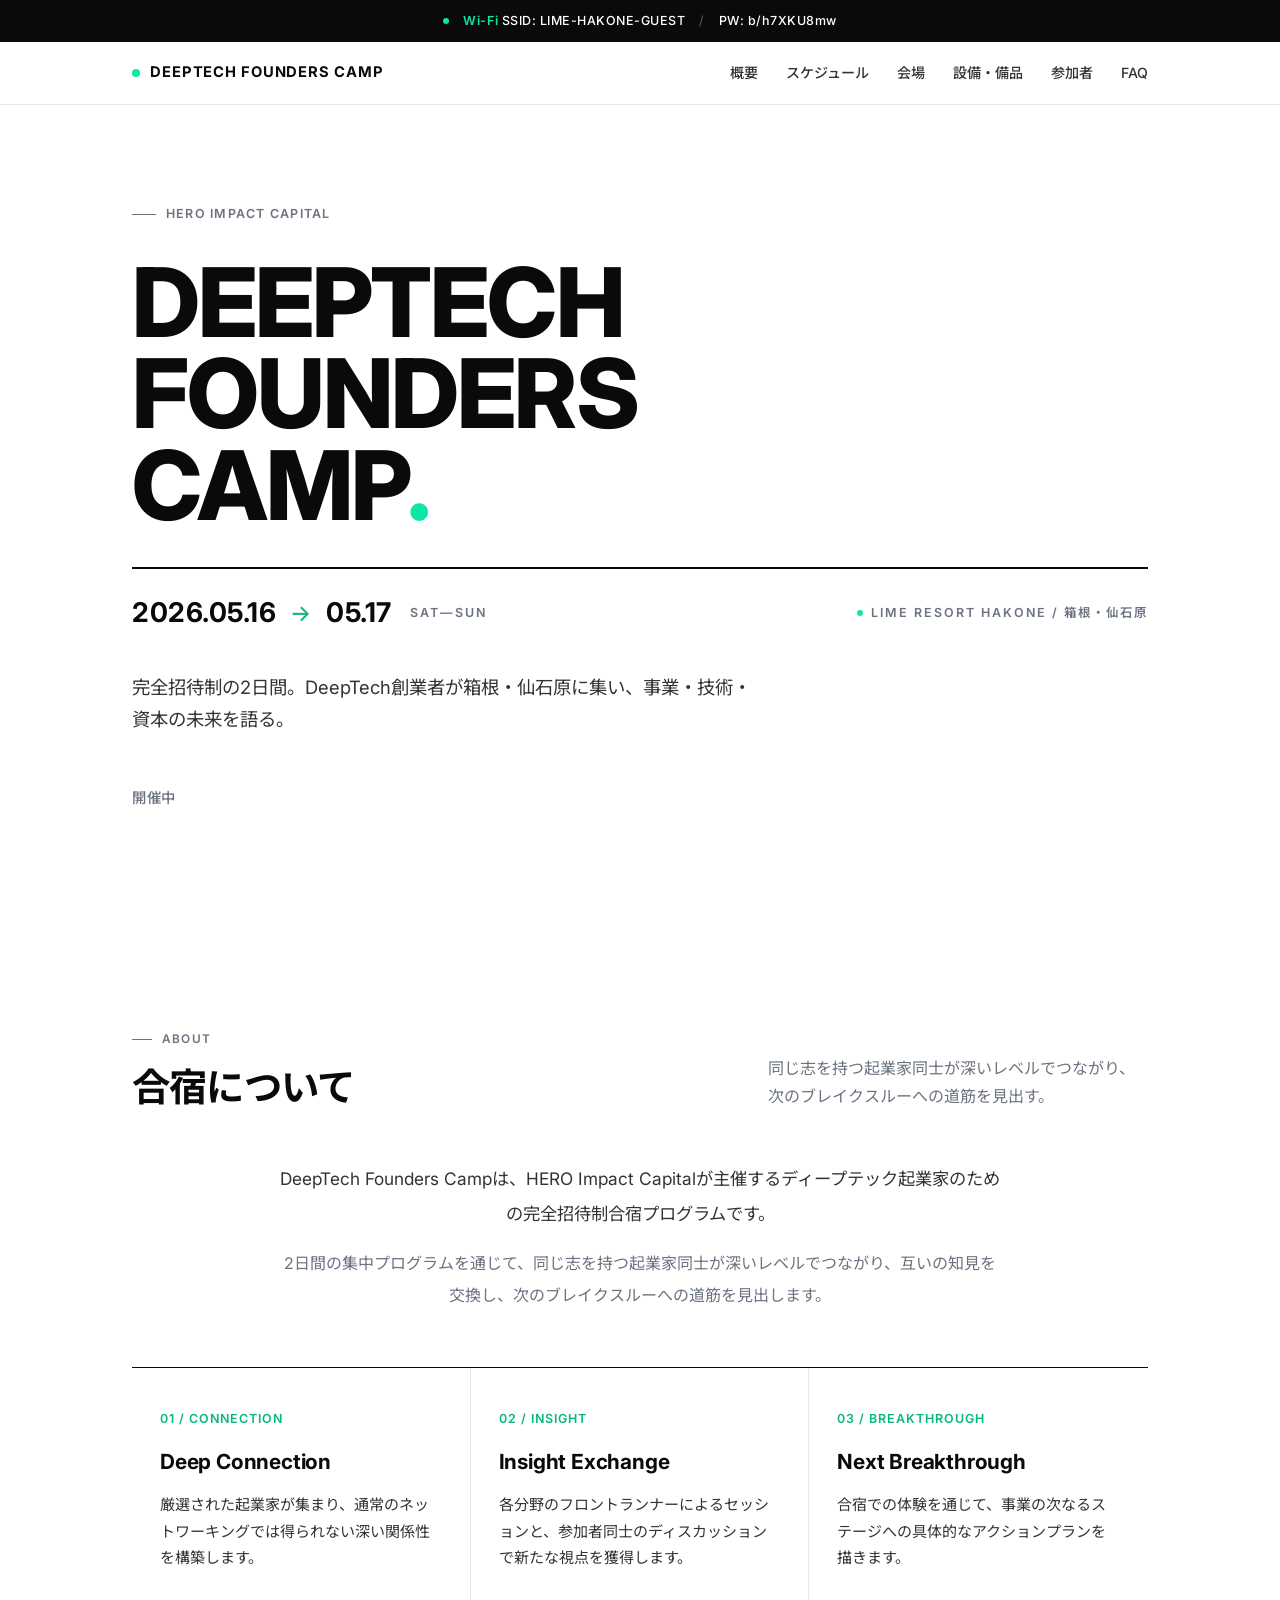
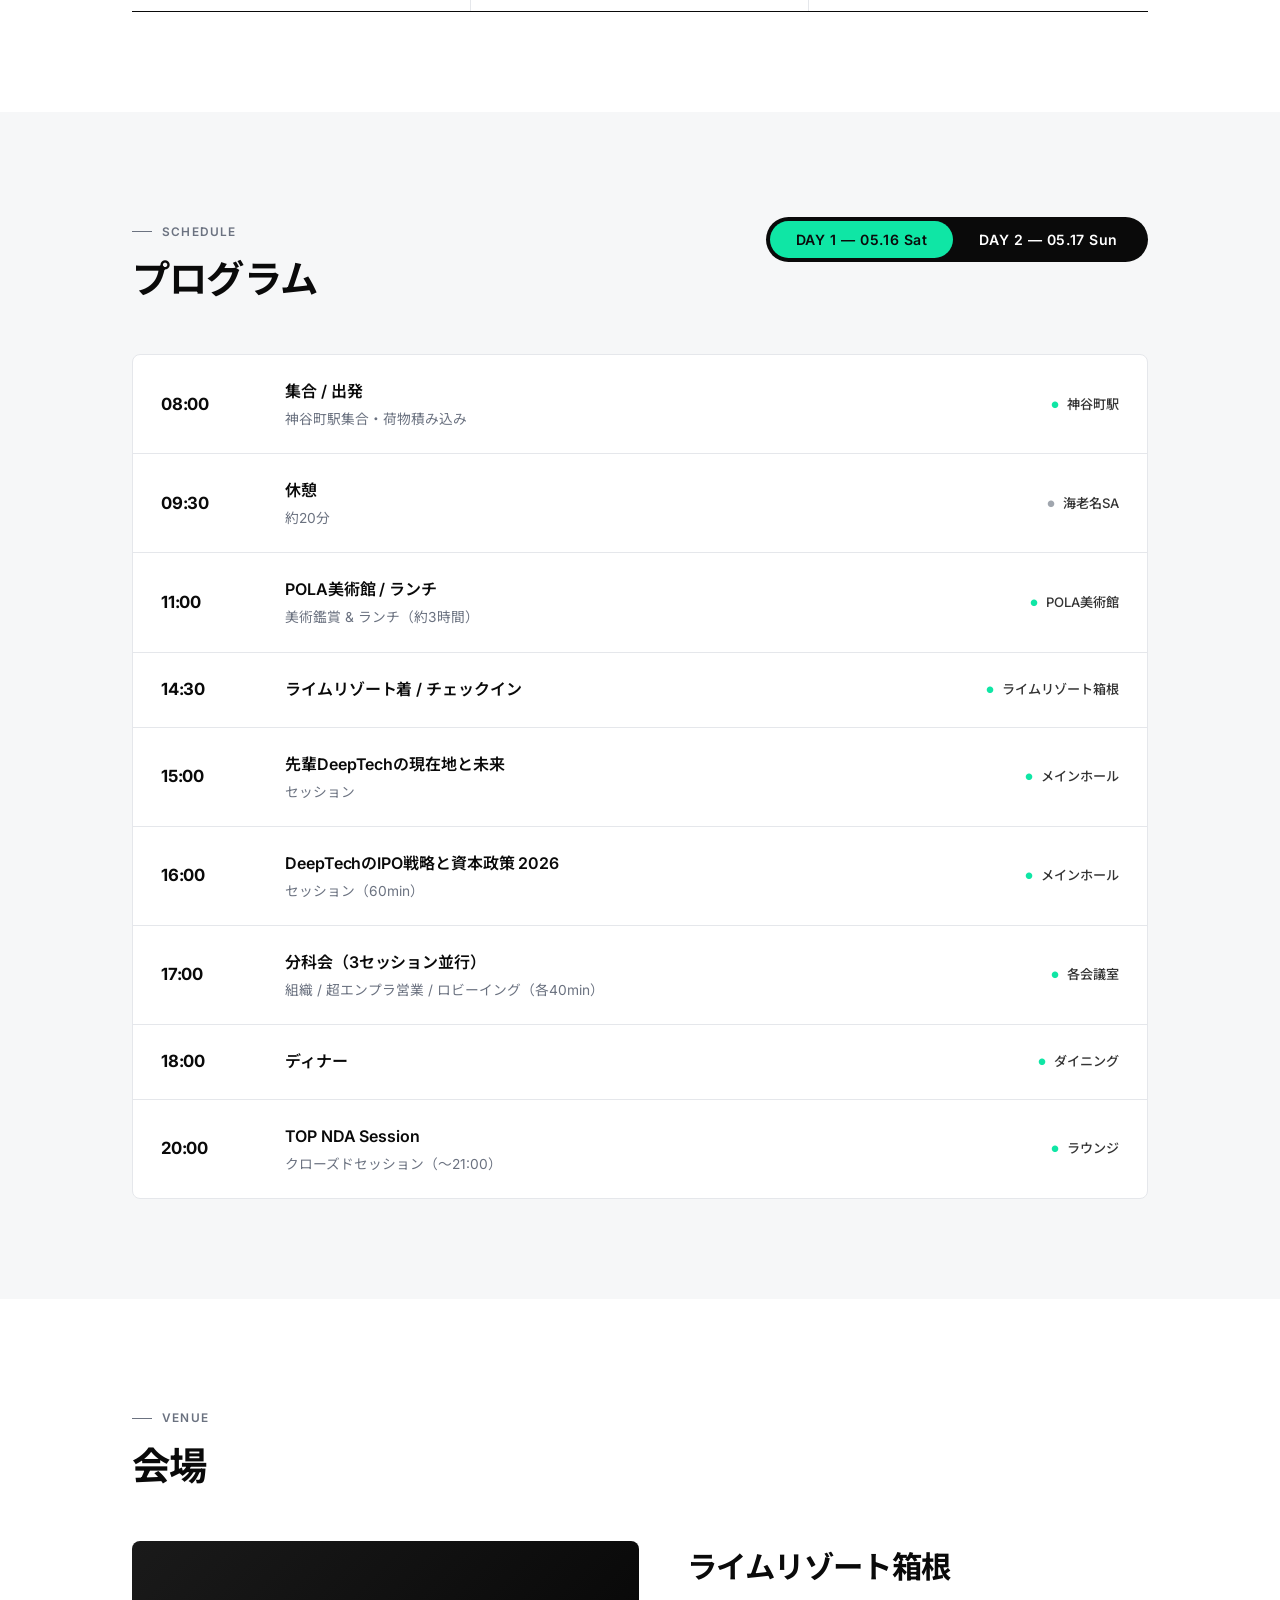
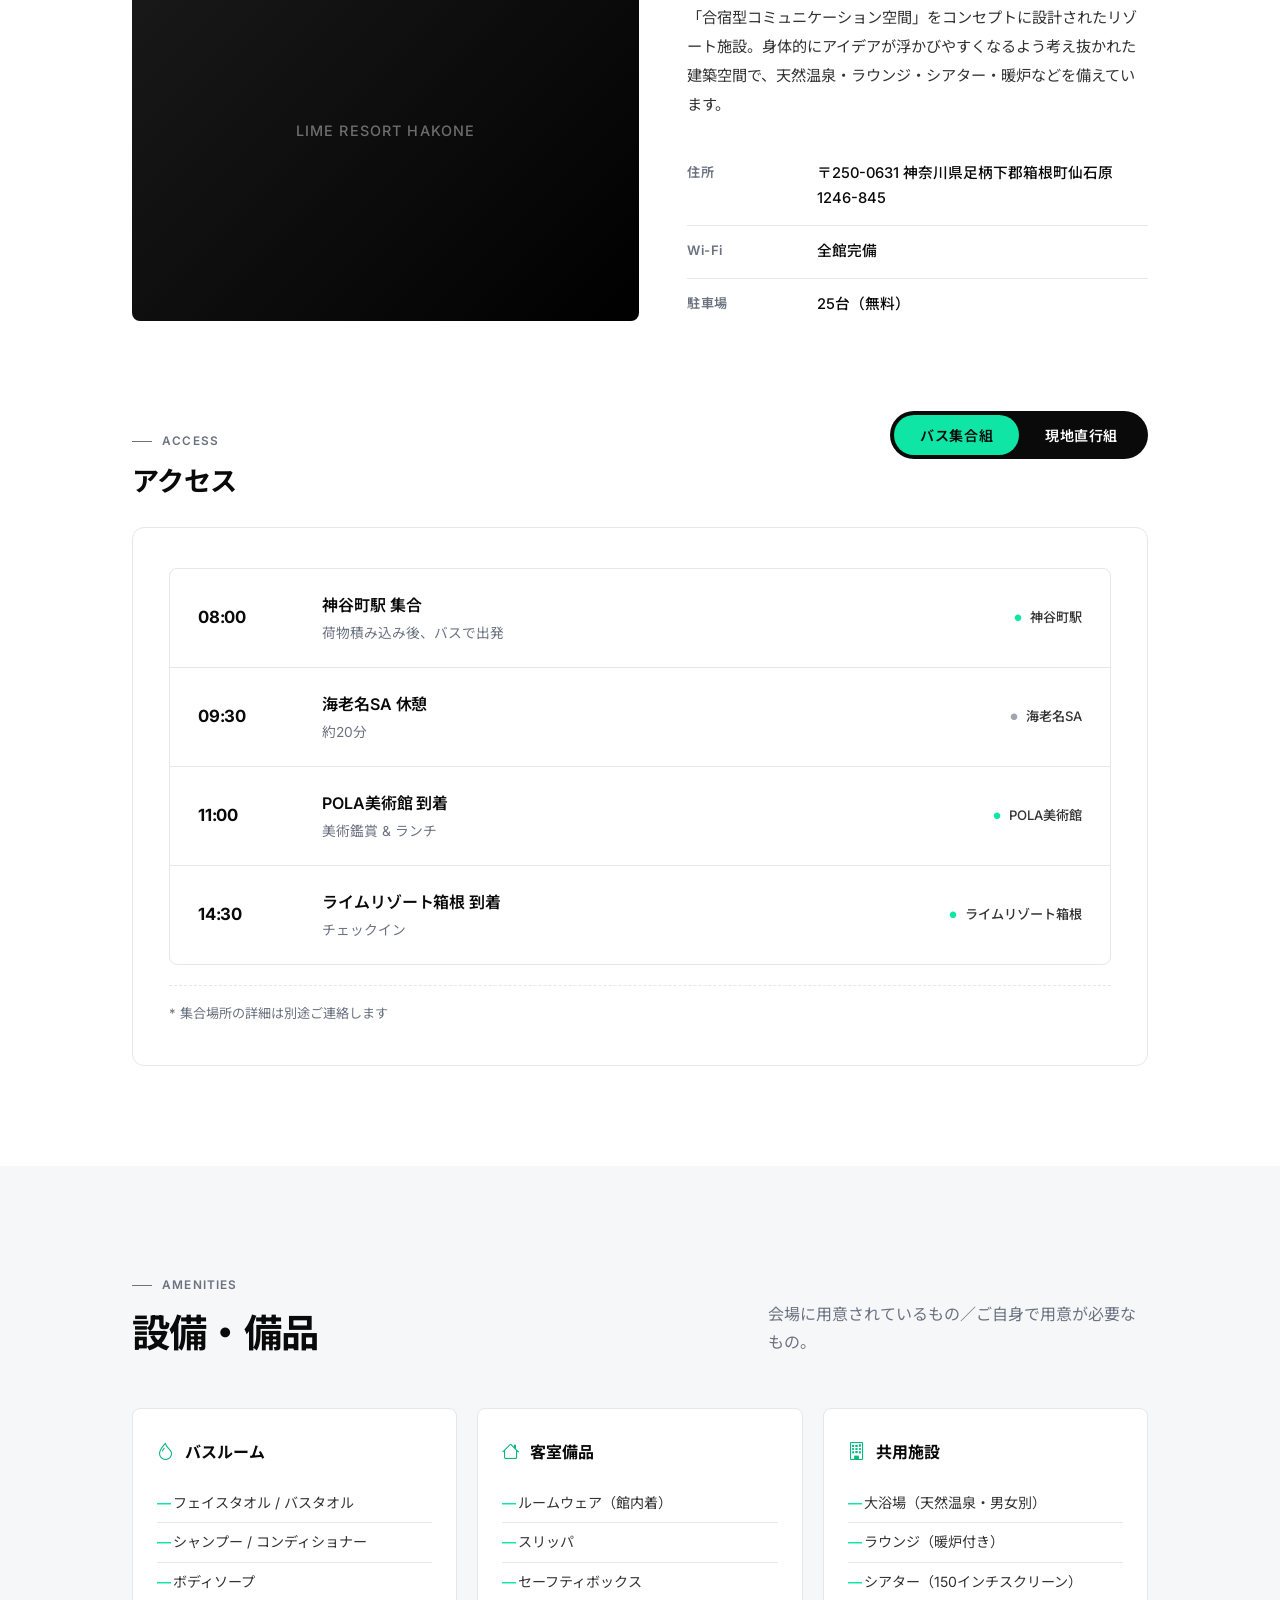
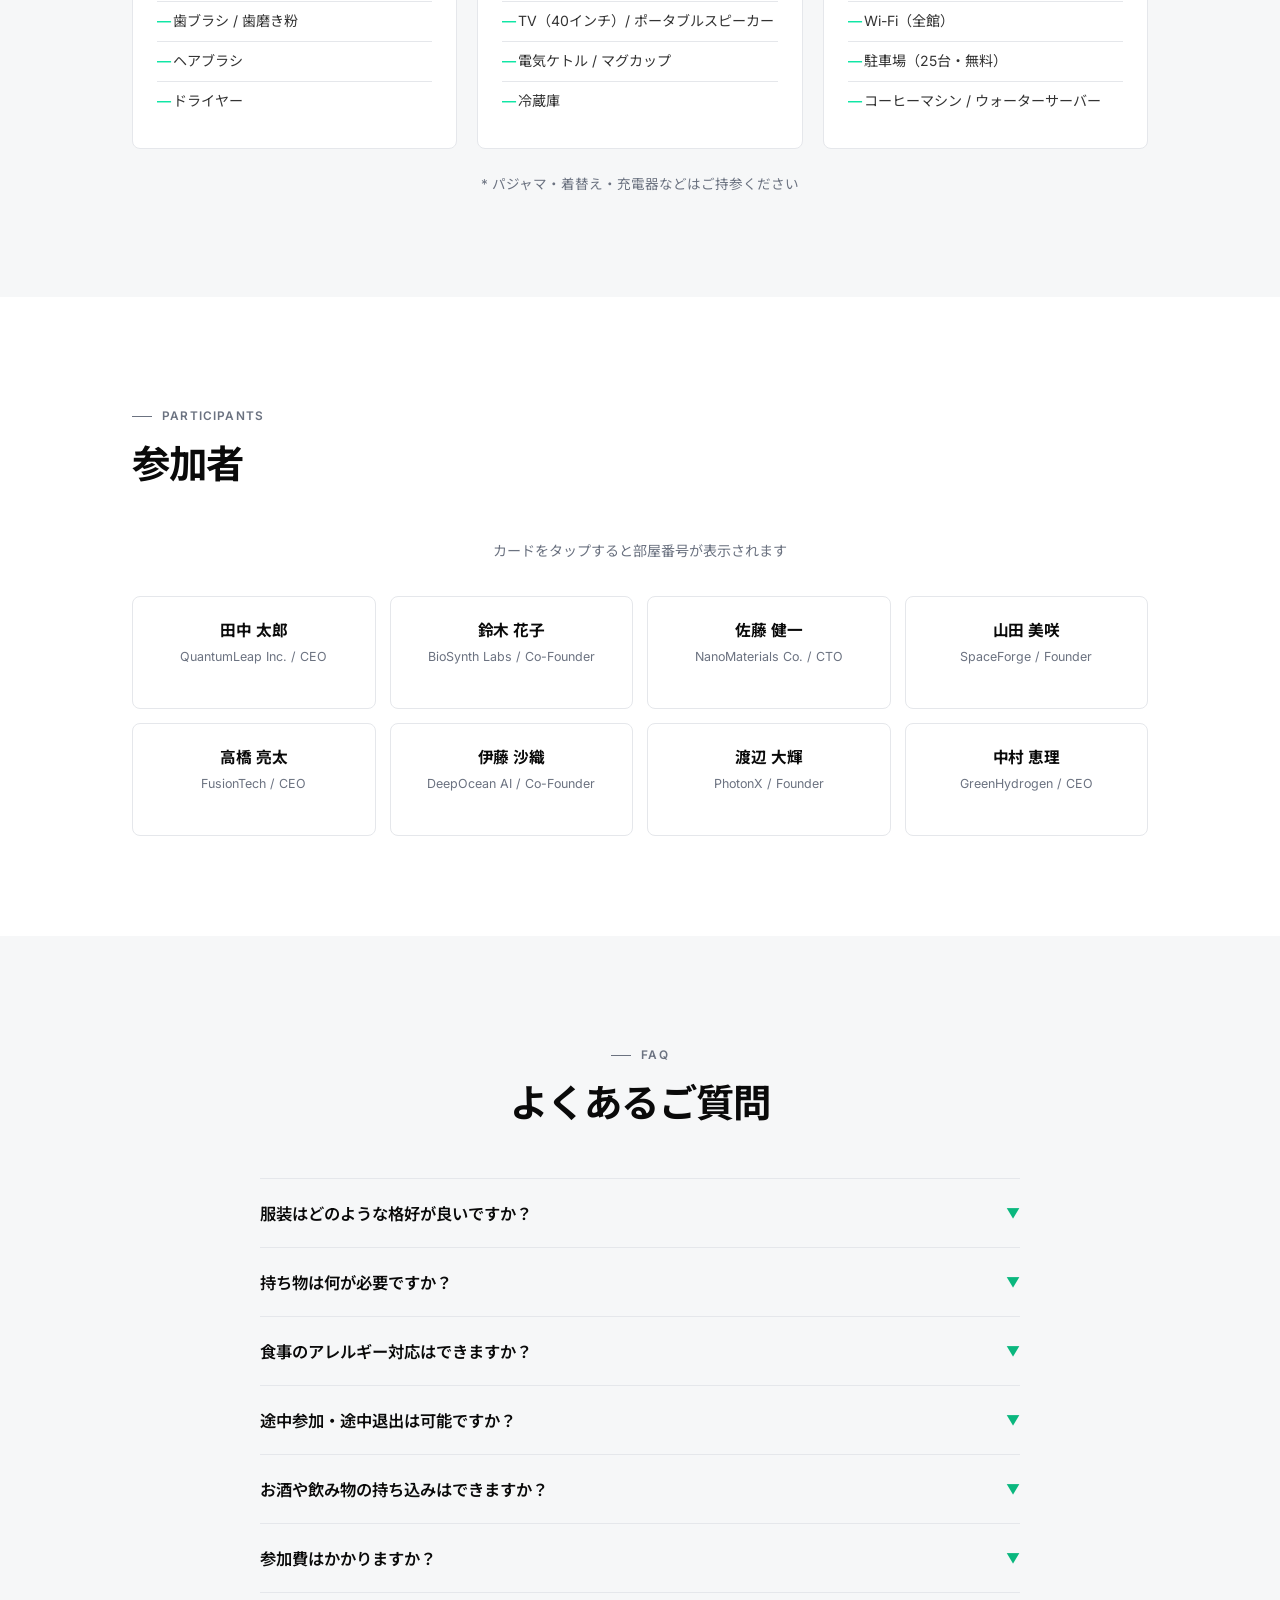
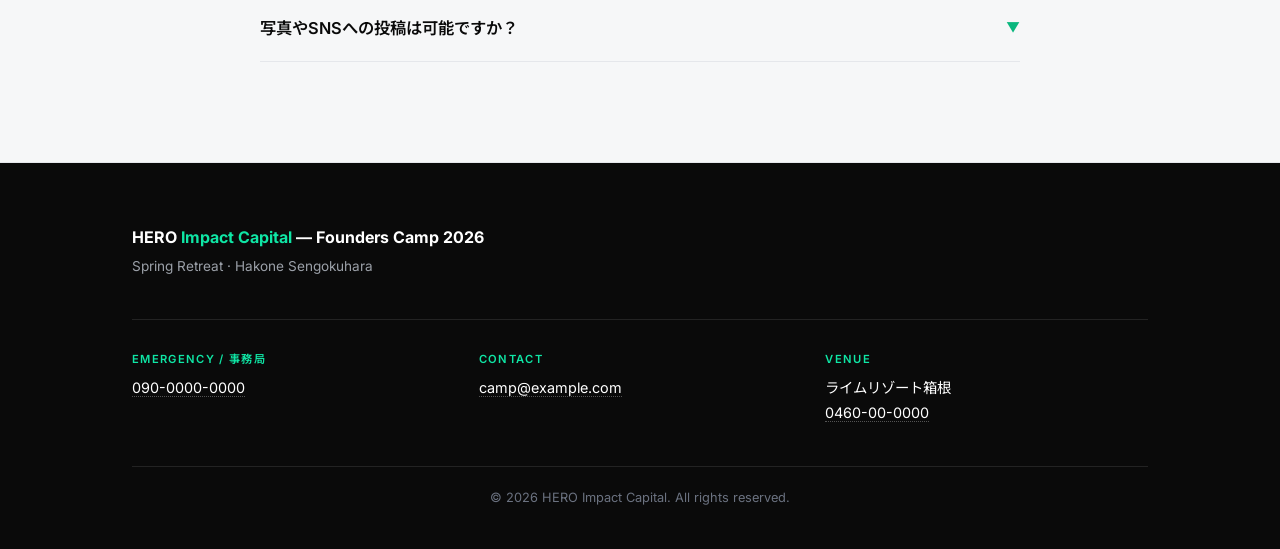
==== draft.html @ bc58ba82 "Switch hero accent line from green to black 線を黒にしてより引き締まった印象に  Co-Authored-By: Claude Opus 4.7 <nore" ====
<!DOCTYPE html>
<html lang="ja">
<head>
<meta charset="UTF-8">
<meta name="viewport" content="width=device-width, initial-scale=1.0">
<title>DeepTech Founders Camp 2026</title>
<meta name="theme-color" content="#0FE6A5">
<link rel="preconnect" href="https://fonts.googleapis.com">
<link rel="preconnect" href="https://fonts.gstatic.com" crossorigin>
<link href="https://fonts.googleapis.com/css2?family=Inter:wght@400;500;600;700&family=Noto+Sans+JP:wght@400;500;600;700&display=swap" rel="stylesheet">
<link href="https://cdn.jsdelivr.net/npm/bootstrap-icons@1.11.3/font/bootstrap-icons.min.css" rel="stylesheet">
<style>
:root {
  --bg: #FFFFFF;
  --bg-alt: #F6F7F8;
  --bg-card: #FFFFFF;
  --ink: #0A0A0A;
  --ink-2: #333333;
  --ink-3: #6B7280;
  --ink-4: #A0A6AE;
  --accent: #0FE6A5;
  --accent-dark: #0AB77E;
  --border: #E5E7EB;
  --border-strong: #0A0A0A;
}
* { margin: 0; padding: 0; box-sizing: border-box; }
body {
  font-family: "Inter", "Noto Sans JP", "Hiragino Kaku Gothic ProN", sans-serif;
  background: var(--bg);
  color: var(--ink);
  line-height: 1.75;
  font-size: 16px;
  -webkit-font-smoothing: antialiased;
  padding-top: 42px;
}
.container { max-width: 1080px; margin: 0 auto; padding: 0 32px; }
a { color: inherit; }

/* Wi-Fi Bar (fixed top) */
.wifi-bar {
  position: fixed;
  top: 0; left: 0; right: 0;
  z-index: 1100;
  background: var(--ink);
  color: #fff;
  font-size: 0.78rem;
  font-weight: 500;
  letter-spacing: 0.04em;
  padding: 10px 24px;
  text-align: center;
  display: flex;
  align-items: center;
  justify-content: center;
  gap: 14px;
  flex-wrap: wrap;
}
.wifi-bar .dot { width: 6px; height: 6px; background: var(--accent); border-radius: 50%; }
.wifi-bar strong { color: var(--accent); font-weight: 600; letter-spacing: 0.05em; }
.wifi-bar .sep { opacity: 0.3; }

/* Nav */
nav.topnav {
  padding: 18px 0;
  background: rgba(255,255,255,0.94);
  backdrop-filter: blur(10px);
  position: sticky;
  top: 42px;
  z-index: 100;
  border-bottom: 1px solid var(--border);
}
.nav-inner { display: flex; justify-content: space-between; align-items: center; }
.logo {
  font-weight: 700;
  font-size: 0.92rem;
  letter-spacing: 0.06em;
  text-transform: uppercase;
  display: flex;
  align-items: center;
  gap: 10px;
  text-decoration: none;
  color: var(--ink);
}
.logo-mark {
  display: inline-block;
  width: 8px;
  height: 8px;
  background: var(--accent);
  border-radius: 50%;
}
.nav-links { display: flex; gap: 28px; font-size: 0.88rem; font-weight: 500; }
.nav-links a { color: var(--ink-2); text-decoration: none; transition: color 0.2s; }
.nav-links a:hover { color: var(--ink); }
.nav-toggle {
  display: none;
  background: none;
  border: 1px solid var(--border);
  border-radius: 6px;
  padding: 6px 10px;
  cursor: pointer;
  font-size: 1.1rem;
}

/* Hero */
.hero { padding: 90px 0 70px; }
.hero-label {
  display: inline-flex;
  align-items: center;
  gap: 10px;
  font-size: 0.78rem;
  font-weight: 600;
  letter-spacing: 0.1em;
  text-transform: uppercase;
  color: var(--ink-3);
  margin-bottom: 32px;
}
.hero-label::before { content: ""; width: 24px; height: 1px; background: var(--ink-3); }
.hero-title {
  font-size: 6rem;
  font-weight: 800;
  line-height: 0.95;
  letter-spacing: -0.02em;
  margin-bottom: 36px;
  text-transform: uppercase;
  color: var(--ink);
}
.hero-title .line { display: block; }
.hero-title .accent-dot { color: var(--accent); }
.hero-subtitle {
  font-size: 1.15rem;
  color: var(--ink-2);
  max-width: 620px;
  margin-bottom: 48px;
  line-height: 1.7;
}
.countdown {
  display: inline-flex;
  align-items: baseline;
  gap: 6px;
  font-size: 0.9rem;
  color: var(--ink-3);
  margin-bottom: 40px;
  font-weight: 500;
  letter-spacing: 0.04em;
}
.countdown .num { font-size: 1.5rem; font-weight: 700; color: var(--ink); margin-left: 4px; }
.countdown .accent { color: var(--accent-dark); font-weight: 700; }
.hero-date-row {
  display: flex;
  justify-content: space-between;
  align-items: center;
  gap: 24px;
  margin: 8px 0 36px;
  padding-top: 20px;
  border-top: 2px solid var(--ink);
  flex-wrap: wrap;
}
.hero-date {
  display: inline-flex;
  align-items: center;
  gap: 14px;
  font-size: 1.7rem;
  font-weight: 700;
  letter-spacing: 0.02em;
  color: var(--ink);
  margin: 0;
}
.hero-date .sep {
  color: var(--accent-dark);
  font-weight: 500;
  font-size: 1.4rem;
}
.hero-date .day {
  font-size: 0.78rem;
  font-weight: 600;
  color: var(--ink-3);
  letter-spacing: 0.18em;
  text-transform: uppercase;
  margin-left: 4px;
}
.hero-venue-tag {
  font-size: 0.78rem;
  font-weight: 600;
  color: var(--ink-3);
  letter-spacing: 0.16em;
  text-transform: uppercase;
  margin: 0;
  display: inline-flex;
  align-items: center;
  gap: 8px;
}
.hero-venue-tag::before {
  content: "";
  width: 6px;
  height: 6px;
  background: var(--accent);
  border-radius: 50%;
  flex-shrink: 0;
}

/* Sections */
section { padding: 100px 0; }
.section-head { margin-bottom: 52px; display: flex; align-items: flex-end; justify-content: space-between; flex-wrap: wrap; gap: 24px; }
.section-label {
  display: inline-flex;
  align-items: center;
  gap: 10px;
  font-size: 0.74rem;
  font-weight: 600;
  letter-spacing: 0.1em;
  text-transform: uppercase;
  color: var(--ink-3);
  margin-bottom: 14px;
}
.section-label::before { content: ""; width: 20px; height: 1px; background: var(--ink-3); }
.section-title {
  font-size: 2.4rem;
  font-weight: 700;
  letter-spacing: -0.02em;
  line-height: 1.2;
}
.section-lead { font-size: 1rem; color: var(--ink-3); max-width: 380px; line-height: 1.75; }

/* About */
.about-intro {
  max-width: 720px;
  margin: 0 auto 56px;
  text-align: center;
}
.about-intro p { font-size: 1.08rem; line-height: 2; color: var(--ink-2); }
.about-intro p + p { color: var(--ink-3); font-size: 1rem; margin-top: 16px; }
.cards { display: grid; grid-template-columns: repeat(3, 1fr); gap: 0; border-top: 1px solid var(--border-strong); border-bottom: 1px solid var(--border-strong); }
.card { padding: 40px 28px; border-right: 1px solid var(--border); transition: background 0.2s; }
.card:last-child { border-right: none; }
.card:hover { background: var(--bg-alt); }
.card-num { font-size: 0.78rem; font-weight: 600; color: var(--accent-dark); letter-spacing: 0.08em; margin-bottom: 14px; }
.card h3 { font-size: 1.3rem; font-weight: 700; margin-bottom: 12px; letter-spacing: -0.01em; }
.card p { font-size: 0.94rem; color: var(--ink-2); line-height: 1.75; }

/* Schedule */
.schedule-section { background: var(--bg-alt); }
.schedule-tabs { display: inline-flex; background: var(--ink); padding: 4px; border-radius: 999px; margin-bottom: 40px; }
.tab {
  padding: 10px 26px;
  font-size: 0.88rem;
  font-weight: 600;
  letter-spacing: 0.04em;
  color: #fff;
  border-radius: 999px;
  cursor: pointer;
  transition: all 0.2s;
  background: transparent;
  border: none;
  font-family: inherit;
}
.tab.active { background: var(--accent); color: var(--ink); }

.tab-pane { display: none; }
.tab-pane.active { display: block; }

.schedule-list { background: var(--bg-card); border: 1px solid var(--border); border-radius: 8px; overflow: hidden; }
.sch-item {
  display: grid;
  grid-template-columns: 100px 1fr 220px;
  gap: 24px;
  padding: 22px 28px;
  border-bottom: 1px solid var(--border);
  align-items: center;
  transition: background 0.2s;
}
.sch-item:last-child { border-bottom: none; }
.sch-item:hover { background: var(--bg-alt); }
.sch-time { font-size: 1.05rem; font-weight: 700; letter-spacing: -0.01em; }
.sch-content h4 { font-size: 1rem; font-weight: 600; margin-bottom: 2px; letter-spacing: -0.005em; }
.sch-content .desc { font-size: 0.86rem; color: var(--ink-3); }
.sch-place {
  display: inline-flex;
  align-items: center;
  gap: 8px;
  font-size: 0.82rem;
  font-weight: 500;
  color: var(--ink-2);
  justify-self: end;
}
.sch-place::before { content: "●"; color: var(--accent); font-size: 0.55rem; }
.sch-place.muted::before { color: var(--ink-4); }

/* Venue */
.venue-grid { display: grid; grid-template-columns: 1.1fr 1fr; gap: 48px; align-items: start; }
.venue-img {
  width: 100%;
  aspect-ratio: 4/3;
  background: linear-gradient(135deg, #1a1a1a 0%, #000 100%);
  border-radius: 8px;
  display: flex;
  align-items: center;
  justify-content: center;
  color: rgba(255,255,255,0.4);
  font-weight: 500;
  letter-spacing: 0.08em;
  font-size: 0.9rem;
}
.venue-info h3 { font-size: 1.9rem; font-weight: 700; margin-bottom: 10px; letter-spacing: -0.02em; }
.venue-description { color: var(--ink-2); line-height: 1.9; margin-bottom: 28px; font-size: 0.95rem; }
.venue-info .info-table { width: 100%; }
.info-table .row { display: grid; grid-template-columns: 110px 1fr; gap: 20px; padding: 13px 0; border-bottom: 1px solid var(--border); font-size: 0.92rem; }
.info-table .row:last-child { border-bottom: none; }
.info-table .key { font-weight: 600; color: var(--ink-3); font-size: 0.82rem; letter-spacing: 0.04em; }
.info-table .val { font-weight: 500; }

/* Access */
.access-section { margin-top: 80px; }
.access-wrap { background: var(--bg-card); border: 1px solid var(--border); border-radius: 12px; padding: 40px 36px; }
.access-inner { margin-top: 20px; }
.access-col h5 {
  font-size: 0.82rem;
  font-weight: 700;
  color: var(--accent-dark);
  letter-spacing: 0.08em;
  text-transform: uppercase;
  margin-bottom: 14px;
  display: flex;
  align-items: center;
  gap: 8px;
}
.access-col ul { list-style: none; }
.access-col ul li { padding: 8px 0 8px 16px; border-left: 2px solid var(--border); margin-left: 4px; font-size: 0.9rem; color: var(--ink-2); }
.access-grid { display: grid; grid-template-columns: 1fr 1fr; gap: 36px; margin-top: 20px; }
.access-note { font-size: 0.82rem; color: var(--ink-3); margin-top: 20px; padding-top: 16px; border-top: 1px dashed var(--border); }

/* Amenities */
.amenities-grid { display: grid; grid-template-columns: repeat(3, 1fr); gap: 20px; }
.amenity-card {
  background: var(--bg-card);
  border: 1px solid var(--border);
  padding: 28px 24px;
  border-radius: 8px;
  transition: all 0.2s;
}
.amenity-card:hover { border-color: var(--ink); }
.amenity-card h4 {
  font-size: 1rem;
  font-weight: 700;
  margin-bottom: 16px;
  display: flex;
  align-items: center;
  gap: 10px;
}
.amenity-card h4 i { color: var(--accent-dark); font-size: 1.1rem; }
.amenity-list { list-style: none; }
.amenity-list li {
  font-size: 0.88rem;
  color: var(--ink-2);
  padding: 7px 0;
  padding-left: 16px;
  position: relative;
  border-bottom: 1px solid var(--border);
}
.amenity-list li:last-child { border-bottom: none; }
.amenity-list li::before {
  content: "—";
  color: var(--accent);
  position: absolute;
  left: 0;
  font-weight: 600;
}
.amenities-note { font-size: 0.85rem; color: var(--ink-3); margin-top: 24px; text-align: center; }

/* Participants */
.participants-note { font-size: 0.88rem; color: var(--ink-3); margin-bottom: 32px; text-align: center; }
.participants-grid { display: grid; grid-template-columns: repeat(4, 1fr); gap: 14px; }
.participant-card {
  background: var(--bg-card);
  border: 1px solid var(--border);
  padding: 20px 16px;
  border-radius: 8px;
  text-align: center;
  cursor: pointer;
  transition: all 0.2s;
  position: relative;
}
.participant-card:hover { border-color: var(--ink); }
.participant-card h5 { font-size: 0.98rem; font-weight: 700; margin-bottom: 4px; letter-spacing: -0.01em; }
.participant-card .org { font-size: 0.78rem; color: var(--ink-3); line-height: 1.5; }
.participant-card .room {
  font-size: 0.78rem;
  color: var(--accent-dark);
  font-weight: 700;
  letter-spacing: 0.08em;
  margin-top: 10px;
  padding-top: 10px;
  border-top: 1px dashed var(--border);
  max-height: 0;
  overflow: hidden;
  opacity: 0;
  transition: all 0.3s;
}
.participant-card.show .room {
  max-height: 40px;
  opacity: 1;
}

/* FAQ */
.faq-section { background: var(--bg-alt); }
.faq-list { max-width: 760px; margin: 0 auto; }
.faq-item { border-bottom: 1px solid var(--border); }
.faq-item:first-child { border-top: 1px solid var(--border); }
.faq-q {
  width: 100%;
  text-align: left;
  padding: 22px 0;
  background: none;
  border: none;
  font-family: inherit;
  font-size: 1.02rem;
  font-weight: 600;
  color: var(--ink);
  cursor: pointer;
  display: flex;
  justify-content: space-between;
  align-items: center;
  gap: 20px;
}
.faq-q .arrow { color: var(--accent-dark); transition: transform 0.2s; font-size: 0.85rem; }
.faq-item.open .faq-q .arrow { transform: rotate(180deg); }
.faq-a {
  max-height: 0;
  overflow: hidden;
  transition: max-height 0.3s ease;
  color: var(--ink-2);
  font-size: 0.94rem;
  line-height: 1.9;
}
.faq-item.open .faq-a { max-height: 500px; padding-bottom: 22px; }

/* Footer */
footer { padding: 60px 0 40px; border-top: 1px solid var(--border); background: var(--ink); color: #fff; }
.footer-brand { margin-bottom: 40px; }
.footer-brand p:first-child { font-size: 1rem; font-weight: 700; margin-bottom: 4px; }
.footer-brand p:first-child .accent { color: var(--accent); }
.footer-brand p:last-child { font-size: 0.85rem; color: #9BA0A8; }
.footer-contacts { display: grid; grid-template-columns: repeat(3, 1fr); gap: 24px; padding-top: 30px; border-top: 1px solid rgba(255,255,255,0.1); }
.footer-contact .label {
  font-size: 0.7rem;
  color: var(--accent);
  font-weight: 600;
  letter-spacing: 0.12em;
  text-transform: uppercase;
  margin-bottom: 6px;
}
.footer-contact .value { font-size: 0.9rem; }
.footer-contact .value a { color: #fff; text-decoration: none; border-bottom: 1px dotted rgba(255,255,255,0.3); }
.footer-contact .value a:hover { color: var(--accent); }
.footer-copyright { margin-top: 40px; padding-top: 20px; border-top: 1px solid rgba(255,255,255,0.1); font-size: 0.8rem; color: #6B7280; text-align: center; }

@media (max-width: 768px) {
  body { padding-top: 54px; }
  .wifi-bar { font-size: 0.72rem; padding: 8px 16px; gap: 8px; }
  .wifi-bar .sep { display: none; }
  .hero { padding: 60px 0 50px; }
  .hero-title { font-size: 3rem; margin-bottom: 28px; }
  .hero-subtitle { font-size: 1rem; }
  .hero-date-row { padding-top: 14px; margin: 4px 0 24px; gap: 12px; }
  .hero-date { font-size: 1.15rem; gap: 10px; flex-wrap: wrap; }
  .hero-date .sep { font-size: 1rem; }
  .hero-date .day { font-size: 0.7rem; }
  .hero-venue-tag { font-size: 0.7rem; }
  section { padding: 70px 0; }
  .section-title { font-size: 1.7rem; }
  .container { padding: 0 20px; }
  .about-intro p { font-size: 0.98rem; line-height: 1.9; }
  .cards { grid-template-columns: 1fr; }
  .card { border-right: none; border-bottom: 1px solid var(--border); }
  .sch-item { grid-template-columns: 1fr; gap: 6px; padding: 18px 20px; }
  .sch-place { justify-self: start; }
  .venue-grid { grid-template-columns: 1fr; gap: 30px; }
  .access-grid { grid-template-columns: 1fr; gap: 24px; }
  .access-wrap { padding: 28px 20px; }
  .amenities-grid { grid-template-columns: 1fr; }
  .participants-grid { grid-template-columns: repeat(2, 1fr); }
  .footer-contacts { grid-template-columns: 1fr; gap: 18px; }
  .nav-toggle { display: block; }
  .nav-links {
    display: none;
    position: absolute;
    top: 100%;
    left: 0;
    right: 0;
    background: #fff;
    border-bottom: 1px solid var(--border);
    flex-direction: column;
    padding: 16px 20px;
    gap: 14px;
  }
  .nav-links.open { display: flex; }
}
</style>
</head>
<body>

<!-- Wi-Fi Bar -->
<div class="wifi-bar">
  <span class="dot"></span>
  <span><strong>Wi-Fi</strong> SSID: LIME-HAKONE-GUEST</span>
  <span class="sep">/</span>
  <span>PW: b/h7XKU8mw</span>
</div>

<!-- Navigation -->
<nav class="topnav">
  <div class="container nav-inner">
    <a class="logo" href="#top"><span class="logo-mark"></span>DeepTech Founders Camp</a>
    <button class="nav-toggle" id="navToggle" aria-label="メニュー"><i class="bi bi-list"></i></button>
    <div class="nav-links" id="navLinks">
      <a href="#about">概要</a>
      <a href="#schedule">スケジュール</a>
      <a href="#venue">会場</a>
      <a href="#amenities">設備・備品</a>
      <a href="#participants">参加者</a>
      <a href="#faq">FAQ</a>
    </div>
  </div>
</nav>

<!-- Hero -->
<section id="top" class="hero">
  <div class="container">
    <div class="hero-label">HERO Impact Capital</div>
    <h1 class="hero-title">
      <span class="line">DeepTech</span>
      <span class="line">Founders</span>
      <span class="line">Camp<span class="accent-dot">.</span></span>
    </h1>
    <div class="hero-date-row">
      <p class="hero-date">2026.05.16 <span class="sep">→</span> 05.17 <span class="day">Sat—Sun</span></p>
      <p class="hero-venue-tag">LIME RESORT HAKONE / 箱根・仙石原</p>
    </div>
    <p class="hero-subtitle">完全招待制の2日間。DeepTech創業者が箱根・仙石原に集い、事業・技術・資本の未来を語る。</p>
    <div class="countdown" id="countdown"></div>
  </div>
</section>

<!-- About -->
<section id="about">
  <div class="container">
    <div class="section-head">
      <div>
        <div class="section-label">About</div>
        <h2 class="section-title">合宿について</h2>
      </div>
      <p class="section-lead">同じ志を持つ起業家同士が深いレベルでつながり、次のブレイクスルーへの道筋を見出す。</p>
    </div>
    <div class="about-intro">
      <p>DeepTech Founders Campは、HERO Impact Capitalが主催するディープテック起業家のための完全招待制合宿プログラムです。</p>
      <p>2日間の集中プログラムを通じて、同じ志を持つ起業家同士が深いレベルでつながり、互いの知見を交換し、次のブレイクスルーへの道筋を見出します。</p>
    </div>
    <div class="cards">
      <div class="card">
        <div class="card-num">01 / CONNECTION</div>
        <h3>Deep Connection</h3>
        <p>厳選された起業家が集まり、通常のネットワーキングでは得られない深い関係性を構築します。</p>
      </div>
      <div class="card">
        <div class="card-num">02 / INSIGHT</div>
        <h3>Insight Exchange</h3>
        <p>各分野のフロントランナーによるセッションと、参加者同士のディスカッションで新たな視点を獲得します。</p>
      </div>
      <div class="card">
        <div class="card-num">03 / BREAKTHROUGH</div>
        <h3>Next Breakthrough</h3>
        <p>合宿での体験を通じて、事業の次なるステージへの具体的なアクションプランを描きます。</p>
      </div>
    </div>
  </div>
</section>

<!-- Schedule -->
<section id="schedule" class="schedule-section">
  <div class="container">
    <div class="section-head">
      <div>
        <div class="section-label">Schedule</div>
        <h2 class="section-title">プログラム</h2>
      </div>
      <div class="schedule-tabs" role="tablist">
        <button class="tab active" data-tab="day1">DAY 1 — 05.16 Sat</button>
        <button class="tab" data-tab="day2">DAY 2 — 05.17 Sun</button>
      </div>
    </div>

    <div id="day1" class="tab-pane active">
      <div class="schedule-list">
        <div class="sch-item">
          <div class="sch-time">08:00</div>
          <div class="sch-content"><h4>集合 / 出発</h4><div class="desc">神谷町駅集合・荷物積み込み</div></div>
          <div class="sch-place">神谷町駅</div>
        </div>
        <div class="sch-item">
          <div class="sch-time">09:30</div>
          <div class="sch-content"><h4>休憩</h4><div class="desc">約20分</div></div>
          <div class="sch-place muted">海老名SA</div>
        </div>
        <div class="sch-item">
          <div class="sch-time">11:00</div>
          <div class="sch-content"><h4>POLA美術館 / ランチ</h4><div class="desc">美術鑑賞 & ランチ（約3時間）</div></div>
          <div class="sch-place">POLA美術館</div>
        </div>
        <div class="sch-item">
          <div class="sch-time">14:30</div>
          <div class="sch-content"><h4>ライムリゾート着 / チェックイン</h4><div class="desc"></div></div>
          <div class="sch-place">ライムリゾート箱根</div>
        </div>
        <div class="sch-item">
          <div class="sch-time">15:00</div>
          <div class="sch-content"><h4>先輩DeepTechの現在地と未来</h4><div class="desc">セッション</div></div>
          <div class="sch-place">メインホール</div>
        </div>
        <div class="sch-item">
          <div class="sch-time">16:00</div>
          <div class="sch-content"><h4>DeepTechのIPO戦略と資本政策 2026</h4><div class="desc">セッション（60min）</div></div>
          <div class="sch-place">メインホール</div>
        </div>
        <div class="sch-item">
          <div class="sch-time">17:00</div>
          <div class="sch-content"><h4>分科会（3セッション並行）</h4><div class="desc">組織 / 超エンプラ営業 / ロビーイング（各40min）</div></div>
          <div class="sch-place">各会議室</div>
        </div>
        <div class="sch-item">
          <div class="sch-time">18:00</div>
          <div class="sch-content"><h4>ディナー</h4><div class="desc"></div></div>
          <div class="sch-place">ダイニング</div>
        </div>
        <div class="sch-item">
          <div class="sch-time">20:00</div>
          <div class="sch-content"><h4>TOP NDA Session</h4><div class="desc">クローズドセッション（〜21:00）</div></div>
          <div class="sch-place">ラウンジ</div>
        </div>
      </div>
    </div>

    <div id="day2" class="tab-pane">
      <div class="schedule-list">
        <div class="sch-item">
          <div class="sch-time">08:00</div>
          <div class="sch-content"><h4>Morning</h4><div class="desc">朝食 & フリータイム</div></div>
          <div class="sch-place">ダイニング</div>
        </div>
        <div class="sch-item">
          <div class="sch-time">09:00</div>
          <div class="sch-content"><h4>Best Pitch 大解説</h4><div class="desc">セッション（90min）</div></div>
          <div class="sch-place">メインホール</div>
        </div>
        <div class="sch-item">
          <div class="sch-time">10:30</div>
          <div class="sch-content"><h4>Closing</h4><div class="desc">振り返り & ネクストステップ</div></div>
          <div class="sch-place">メインホール</div>
        </div>
        <div class="sch-item">
          <div class="sch-time">11:00</div>
          <div class="sch-content"><h4>温泉 / Lunch</h4><div class="desc">リラックスタイム & 解散</div></div>
          <div class="sch-place">大浴場・ダイニング</div>
        </div>
      </div>
    </div>
  </div>
</section>

<!-- Venue -->
<section id="venue">
  <div class="container">
    <div class="section-head">
      <div>
        <div class="section-label">Venue</div>
        <h2 class="section-title">会場</h2>
      </div>
    </div>
    <div class="venue-grid">
      <div class="venue-img">LIME RESORT HAKONE</div>
      <div class="venue-info">
        <h3>ライムリゾート箱根</h3>
        <p class="venue-description">「合宿型コミュニケーション空間」をコンセプトに設計されたリゾート施設。身体的にアイデアが浮かびやすくなるよう考え抜かれた建築空間で、天然温泉・ラウンジ・シアター・暖炉などを備えています。</p>
        <div class="info-table">
          <div class="row"><div class="key">住所</div><div class="val">〒250-0631 神奈川県足柄下郡箱根町仙石原1246-845</div></div>
          <div class="row"><div class="key">Wi-Fi</div><div class="val">全館完備</div></div>
          <div class="row"><div class="key">駐車場</div><div class="val">25台（無料）</div></div>
        </div>
      </div>
    </div>

    <!-- Access -->
    <div class="access-section">
      <div class="section-head" style="margin-bottom: 28px;">
        <div>
          <div class="section-label">Access</div>
          <h2 class="section-title" style="font-size: 1.7rem;">アクセス</h2>
        </div>
        <div class="schedule-tabs" role="tablist">
          <button class="tab active" data-tab="bus">バス集合組</button>
          <button class="tab" data-tab="direct">現地直行組</button>
        </div>
      </div>

      <div id="bus" class="tab-pane active">
        <div class="access-wrap">
          <div class="schedule-list" style="box-shadow: none;">
            <div class="sch-item">
              <div class="sch-time">08:00</div>
              <div class="sch-content"><h4>神谷町駅 集合</h4><div class="desc">荷物積み込み後、バスで出発</div></div>
              <div class="sch-place">神谷町駅</div>
            </div>
            <div class="sch-item">
              <div class="sch-time">09:30</div>
              <div class="sch-content"><h4>海老名SA 休憩</h4><div class="desc">約20分</div></div>
              <div class="sch-place muted">海老名SA</div>
            </div>
            <div class="sch-item">
              <div class="sch-time">11:00</div>
              <div class="sch-content"><h4>POLA美術館 到着</h4><div class="desc">美術鑑賞 & ランチ</div></div>
              <div class="sch-place">POLA美術館</div>
            </div>
            <div class="sch-item">
              <div class="sch-time">14:30</div>
              <div class="sch-content"><h4>ライムリゾート箱根 到着</h4><div class="desc">チェックイン</div></div>
              <div class="sch-place">ライムリゾート箱根</div>
            </div>
          </div>
          <p class="access-note">* 集合場所の詳細は別途ご連絡します</p>
        </div>
      </div>

      <div id="direct" class="tab-pane">
        <div class="access-wrap">
          <p style="font-size: 0.95rem; margin-bottom: 6px;">14:30までにライムリゾート箱根へ直接お越しください。</p>
          <div class="access-grid">
            <div class="access-col">
              <h5><i class="bi bi-train-front"></i>電車の場合</h5>
              <ul>
                <li>新宿 → 箱根湯本（小田急ロマンスカー 約85分）</li>
                <li>箱根湯本駅 → 箱根登山バス（桃源台線）</li>
                <li>「南仙石原」下車 → 徒歩3分</li>
              </ul>
            </div>
            <div class="access-col">
              <h5><i class="bi bi-car-front"></i>車の場合</h5>
              <ul>
                <li>東名高速 → 御殿場IC</li>
                <li>国道138号線で仙石原方面へ</li>
                <li>駐車場あり（25台・無料）</li>
              </ul>
            </div>
          </div>
          <p class="access-note">* 直行の方はPOLA美術館ランチには参加できません。昼食は各自お済ませください。</p>
        </div>
      </div>
    </div>
  </div>
</section>

<!-- Amenities -->
<section id="amenities" class="schedule-section">
  <div class="container">
    <div class="section-head">
      <div>
        <div class="section-label">Amenities</div>
        <h2 class="section-title">設備・備品</h2>
      </div>
      <p class="section-lead">会場に用意されているもの／ご自身で用意が必要なもの。</p>
    </div>
    <div class="amenities-grid">
      <div class="amenity-card">
        <h4><i class="bi bi-droplet"></i>バスルーム</h4>
        <ul class="amenity-list">
          <li>フェイスタオル / バスタオル</li>
          <li>シャンプー / コンディショナー</li>
          <li>ボディソープ</li>
          <li>歯ブラシ / 歯磨き粉</li>
          <li>ヘアブラシ</li>
          <li>ドライヤー</li>
        </ul>
      </div>
      <div class="amenity-card">
        <h4><i class="bi bi-house"></i>客室備品</h4>
        <ul class="amenity-list">
          <li>ルームウェア（館内着）</li>
          <li>スリッパ</li>
          <li>セーフティボックス</li>
          <li>TV（40インチ）/ ポータブルスピーカー</li>
          <li>電気ケトル / マグカップ</li>
          <li>冷蔵庫</li>
        </ul>
      </div>
      <div class="amenity-card">
        <h4><i class="bi bi-building"></i>共用施設</h4>
        <ul class="amenity-list">
          <li>大浴場（天然温泉・男女別）</li>
          <li>ラウンジ（暖炉付き）</li>
          <li>シアター（150インチスクリーン）</li>
          <li>Wi-Fi（全館）</li>
          <li>駐車場（25台・無料）</li>
          <li>コーヒーマシン / ウォーターサーバー</li>
        </ul>
      </div>
    </div>
    <p class="amenities-note">* パジャマ・着替え・充電器などはご持参ください</p>
  </div>
</section>

<!-- Participants -->
<section id="participants">
  <div class="container">
    <div class="section-head">
      <div>
        <div class="section-label">Participants</div>
        <h2 class="section-title">参加者</h2>
      </div>
    </div>
    <p class="participants-note">カードをタップすると部屋番号が表示されます</p>
    <div class="participants-grid">
      <div class="participant-card">
        <h5>田中 太郎</h5>
        <p class="org">QuantumLeap Inc. / CEO</p>
        <p class="room">Room 201</p>
      </div>
      <div class="participant-card">
        <h5>鈴木 花子</h5>
        <p class="org">BioSynth Labs / Co-Founder</p>
        <p class="room">Room 203</p>
      </div>
      <div class="participant-card">
        <h5>佐藤 健一</h5>
        <p class="org">NanoMaterials Co. / CTO</p>
        <p class="room">Room 201</p>
      </div>
      <div class="participant-card">
        <h5>山田 美咲</h5>
        <p class="org">SpaceForge / Founder</p>
        <p class="room">Room 204</p>
      </div>
      <div class="participant-card">
        <h5>高橋 亮太</h5>
        <p class="org">FusionTech / CEO</p>
        <p class="room">Room 202</p>
      </div>
      <div class="participant-card">
        <h5>伊藤 沙織</h5>
        <p class="org">DeepOcean AI / Co-Founder</p>
        <p class="room">Room 205</p>
      </div>
      <div class="participant-card">
        <h5>渡辺 大輝</h5>
        <p class="org">PhotonX / Founder</p>
        <p class="room">Room 202</p>
      </div>
      <div class="participant-card">
        <h5>中村 恵理</h5>
        <p class="org">GreenHydrogen / CEO</p>
        <p class="room">Room 205</p>
      </div>
    </div>
  </div>
</section>

<!-- FAQ -->
<section id="faq" class="faq-section">
  <div class="container">
    <div class="section-head" style="justify-content: center;">
      <div style="text-align: center;">
        <div class="section-label" style="justify-content: center;">FAQ</div>
        <h2 class="section-title">よくあるご質問</h2>
      </div>
    </div>
    <div class="faq-list">
      <div class="faq-item">
        <button class="faq-q">服装はどのような格好が良いですか？<span class="arrow">▼</span></button>
        <div class="faq-a"><p>カジュアルな服装でお越しください。セッション中もリラックスした雰囲気で進行します。散歩やアクティビティに参加される方は動きやすい靴もお持ちください。</p></div>
      </div>
      <div class="faq-item">
        <button class="faq-q">持ち物は何が必要ですか？<span class="arrow">▼</span></button>
        <div class="faq-a"><p>宿泊に必要なアメニティ（タオル・歯ブラシ等）は会場に用意されています。ノートPC、名刺、着替えをお持ちください。温泉がありますので、必要な方は水着もご持参ください。</p></div>
      </div>
      <div class="faq-item">
        <button class="faq-q">食事のアレルギー対応はできますか？<span class="arrow">▼</span></button>
        <div class="faq-a"><p>はい、対応可能です。アレルギーや食事制限がある方は、事前に事務局までお知らせください。ベジタリアン・ヴィーガン対応も可能です。</p></div>
      </div>
      <div class="faq-item">
        <button class="faq-q">途中参加・途中退出は可能ですか？<span class="arrow">▼</span></button>
        <div class="faq-a"><p>できる限り全プログラムへのご参加をお願いしておりますが、やむを得ない事情がある場合は事前にご相談ください。送迎バスの時刻以外でのアクセスについてもご案内いたします。</p></div>
      </div>
      <div class="faq-item">
        <button class="faq-q">お酒や飲み物の持ち込みはできますか？<span class="arrow">▼</span></button>
        <div class="faq-a"><p>お飲み物の持ち込みは無料ですが、グラスの貸し出しは有料となります。事前にグラスの貸し出しご希望をお申し付けください。紙コップなどをご用意いただくことをおすすめします。</p></div>
      </div>
      <div class="faq-item">
        <button class="faq-q">参加費はかかりますか？<span class="arrow">▼</span></button>
        <div class="faq-a"><p>宿泊費・食事代を含め、参加費は無料です。会場までの交通費は各自ご負担ください。</p></div>
      </div>
      <div class="faq-item">
        <button class="faq-q">写真やSNSへの投稿は可能ですか？<span class="arrow">▼</span></button>
        <div class="faq-a"><p>クローズドイベントのため、セッション内容の詳細な公開はお控えください。会場の風景や集合写真などは、参加者の同意を得た上で投稿可能です。詳細はオープニングセッションでご案内します。</p></div>
      </div>
    </div>
  </div>
</section>

<!-- Footer -->
<footer>
  <div class="container">
    <div class="footer-brand">
      <p>HERO <span class="accent">Impact Capital</span> — Founders Camp 2026</p>
      <p>Spring Retreat · Hakone Sengokuhara</p>
    </div>
    <div class="footer-contacts">
      <div class="footer-contact">
        <div class="label">Emergency / 事務局</div>
        <div class="value"><a href="tel:090-0000-0000">090-0000-0000</a></div>
      </div>
      <div class="footer-contact">
        <div class="label">Contact</div>
        <div class="value"><a href="mailto:camp@example.com">camp@example.com</a></div>
      </div>
      <div class="footer-contact">
        <div class="label">Venue</div>
        <div class="value">ライムリゾート箱根<br><a href="tel:0460-00-0000">0460-00-0000</a></div>
      </div>
    </div>
    <p class="footer-copyright">© 2026 HERO Impact Capital. All rights reserved.</p>
  </div>
</footer>

<script>
// Countdown
(function() {
  const target = new Date('2026-05-16T08:00:00+09:00').getTime();
  const el = document.getElementById('countdown');
  function update() {
    const now = Date.now();
    const diff = target - now;
    if (diff <= 0) { el.textContent = '開催中'; return; }
    const days = Math.floor(diff / (1000 * 60 * 60 * 24));
    el.innerHTML = `開催まで<span class="num accent">${days}</span><span>日</span>`;
  }
  update();
  setInterval(update, 60000);
})();

// Tabs (works for schedule and access)
document.querySelectorAll('.schedule-tabs').forEach(group => {
  const tabs = group.querySelectorAll('.tab');
  tabs.forEach(tab => {
    tab.addEventListener('click', () => {
      const targetId = tab.dataset.tab;
      tabs.forEach(t => t.classList.remove('active'));
      tab.classList.add('active');
      // Find sibling panes — look at parent section's tab-panes
      const scope = group.closest('section') || group.closest('.access-section') || document;
      const targetPane = scope.querySelector('#' + targetId);
      if (!targetPane) return;
      // Determine sibling panes (same parent as target)
      const parent = targetPane.parentElement;
      parent.querySelectorAll(':scope > .tab-pane').forEach(p => p.classList.remove('active'));
      targetPane.classList.add('active');
    });
  });
});

// Participant cards - click to reveal room
document.querySelectorAll('.participant-card').forEach(card => {
  card.addEventListener('click', () => card.classList.toggle('show'));
});

// FAQ accordion
document.querySelectorAll('.faq-q').forEach(btn => {
  btn.addEventListener('click', () => {
    const item = btn.closest('.faq-item');
    item.classList.toggle('open');
  });
});

// Mobile nav toggle
document.getElementById('navToggle')?.addEventListener('click', () => {
  document.getElementById('navLinks').classList.toggle('open');
});
document.querySelectorAll('#navLinks a').forEach(a => {
  a.addEventListener('click', () => document.getElementById('navLinks').classList.remove('open'));
});
</script>

</body>
</html>
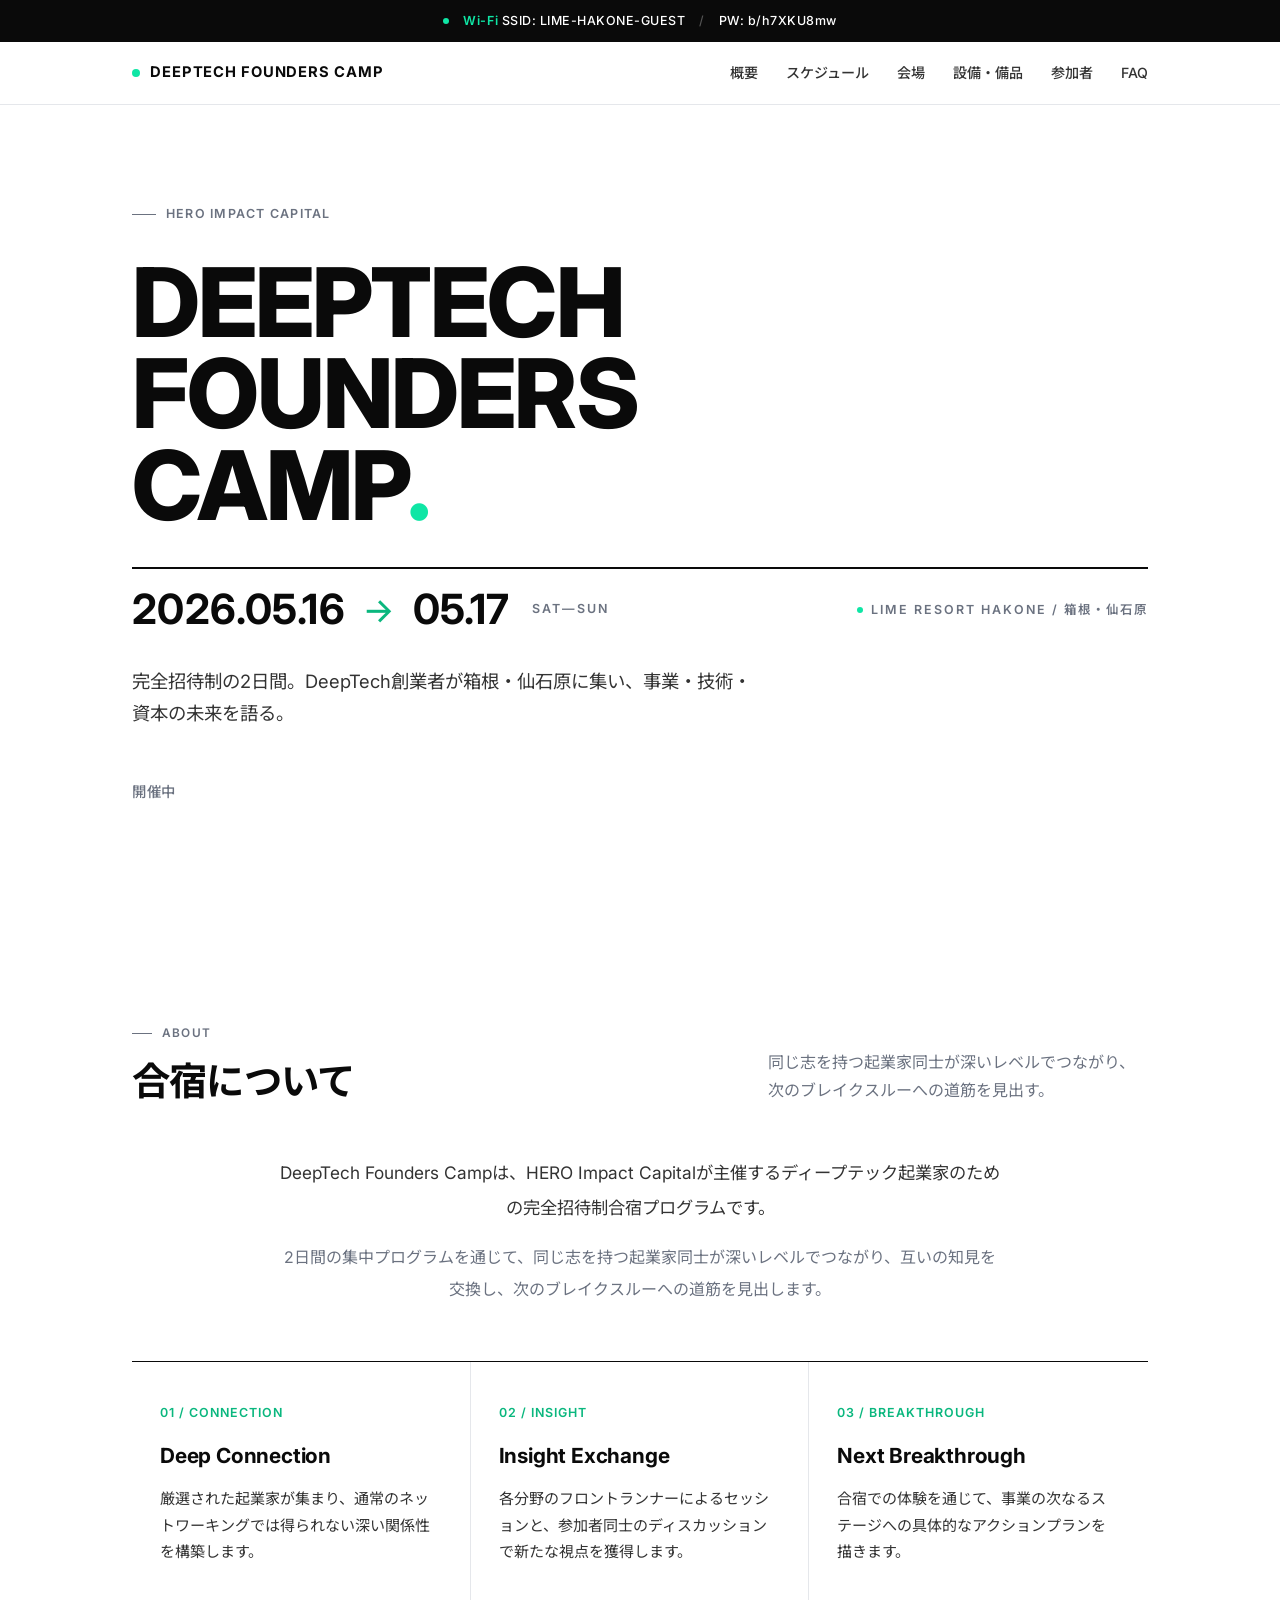
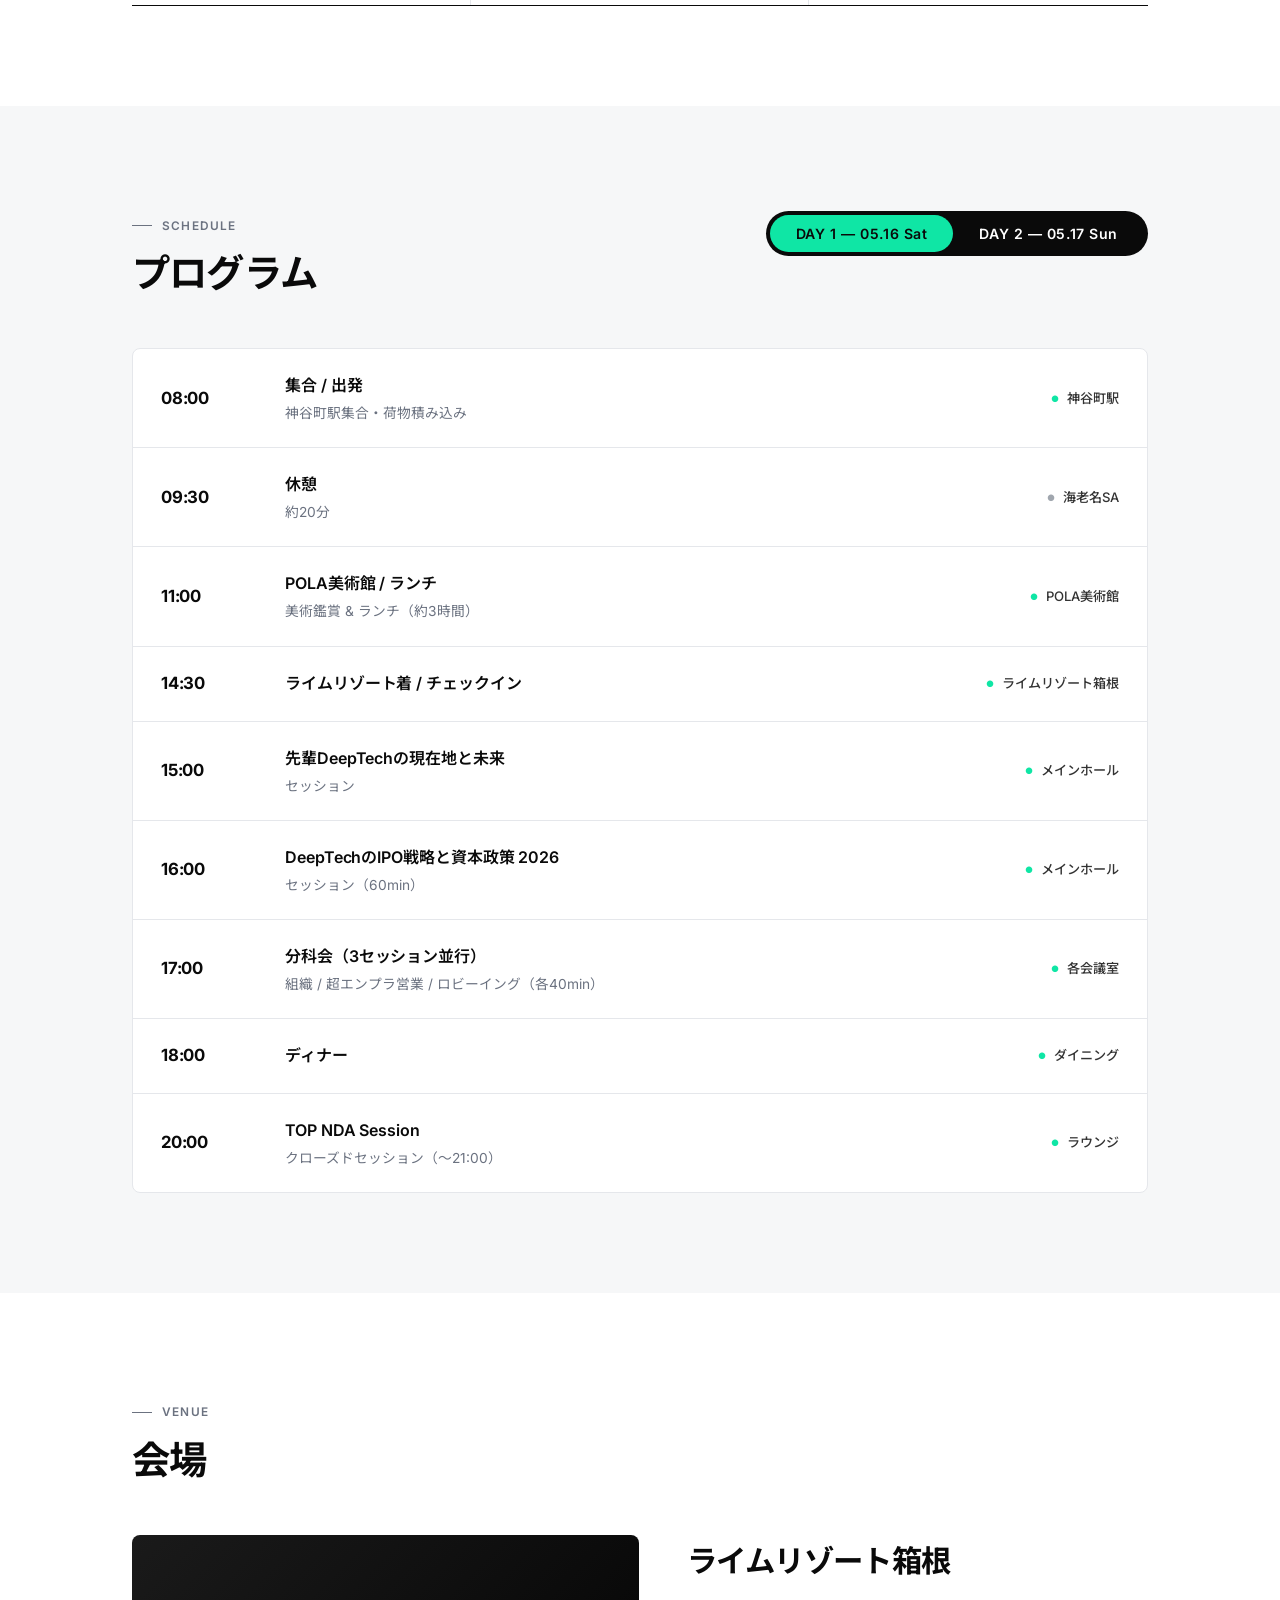
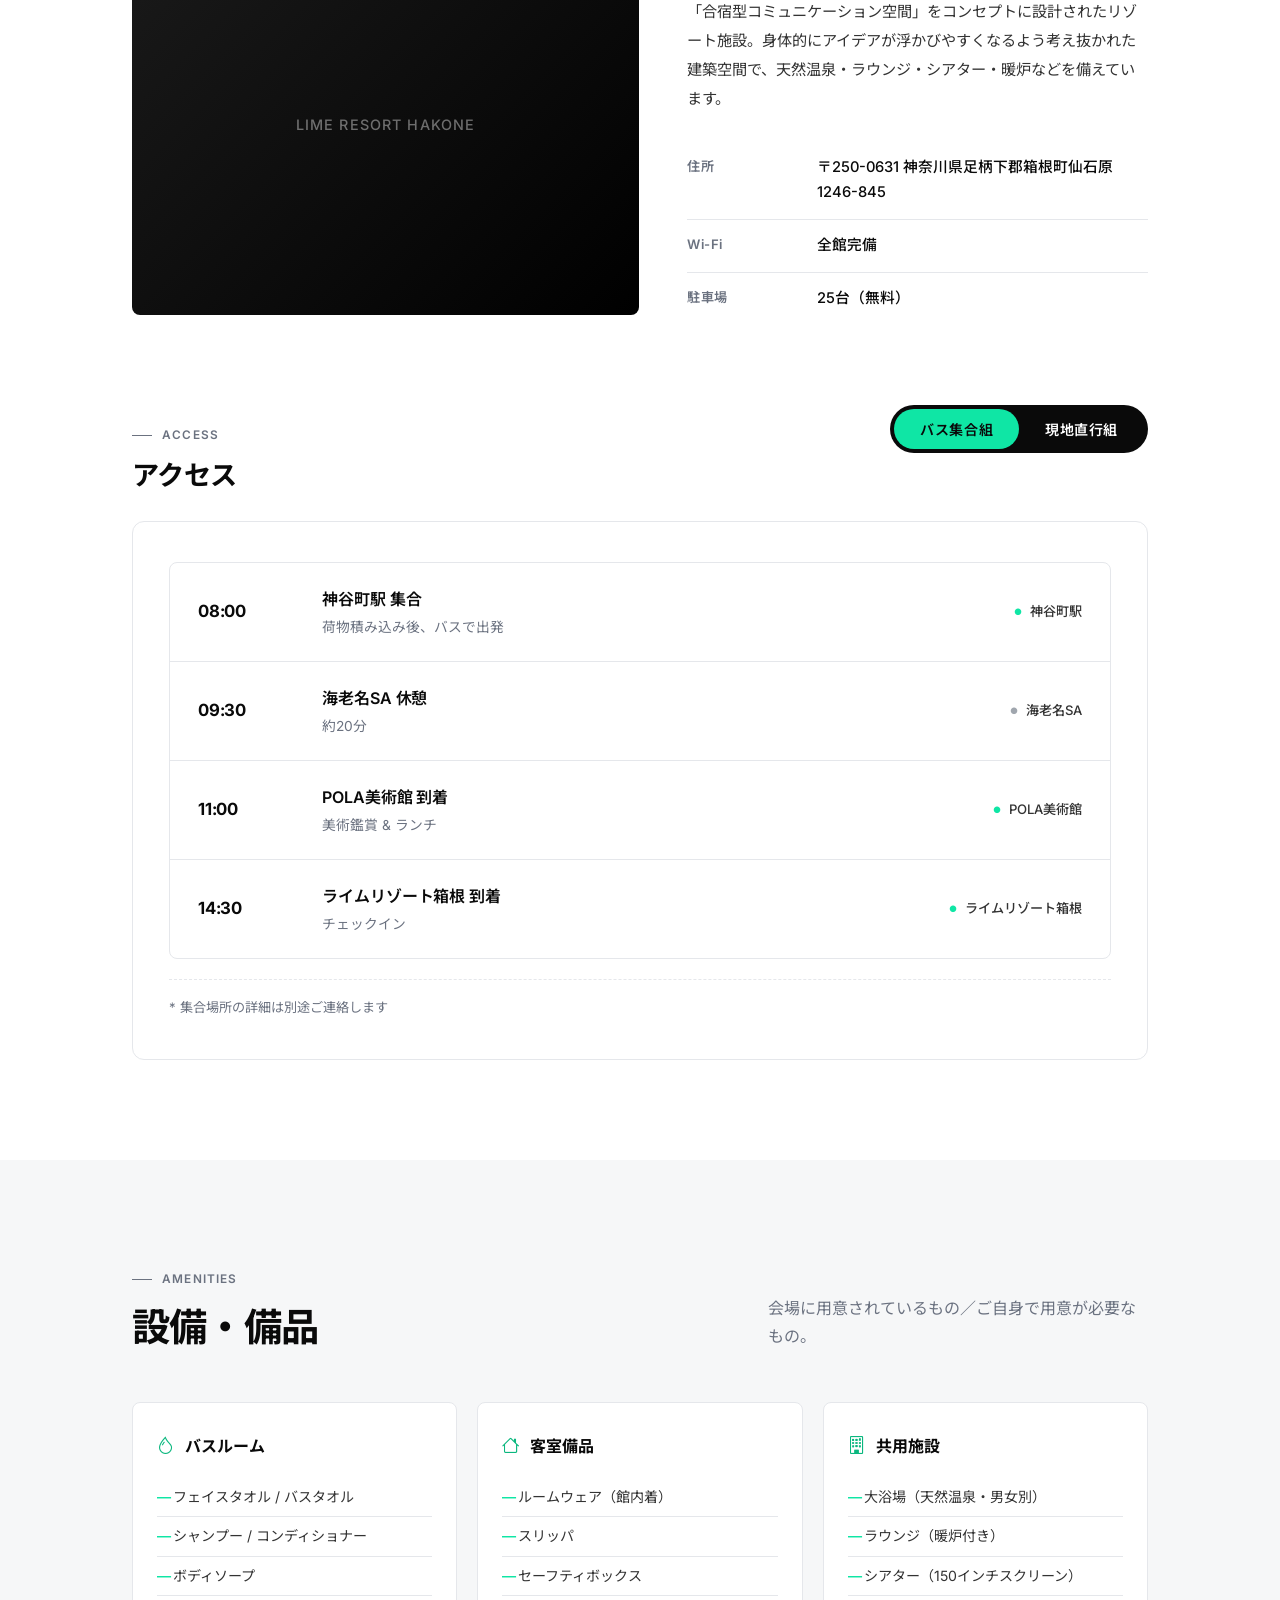
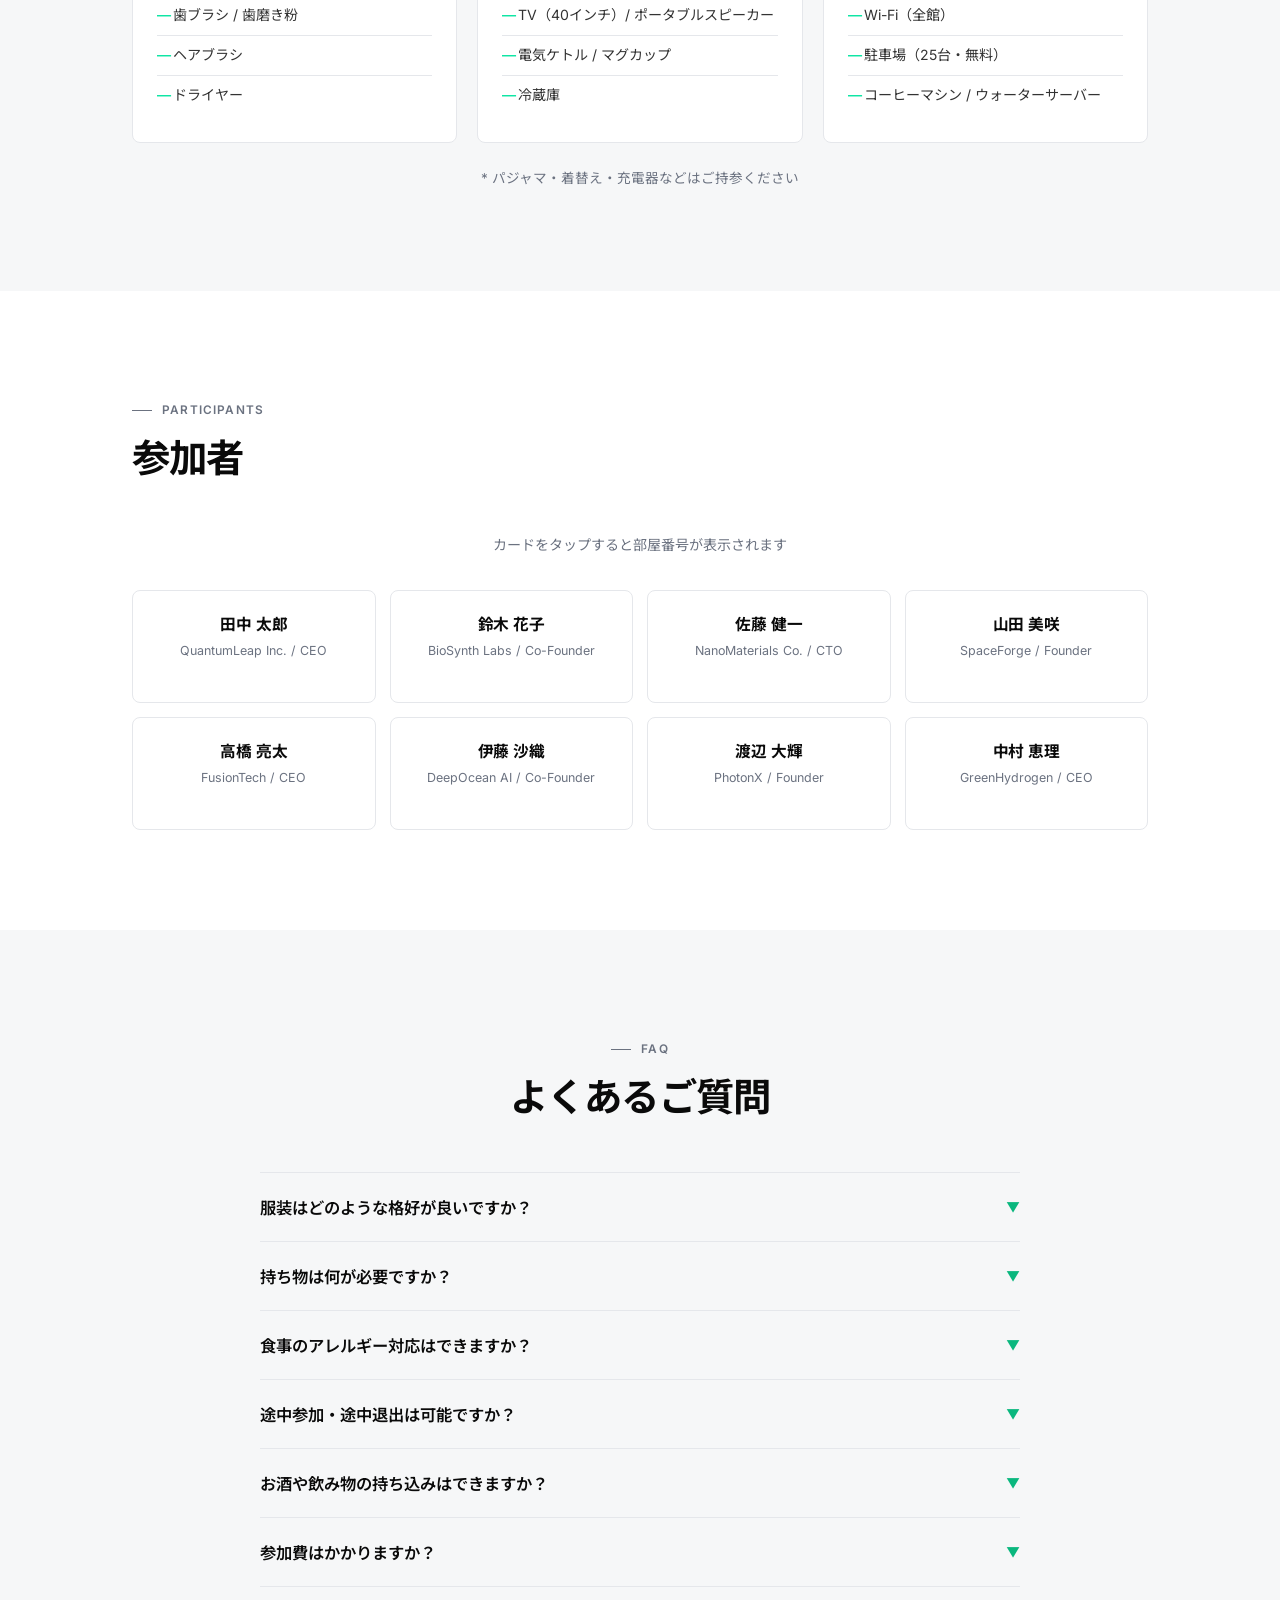
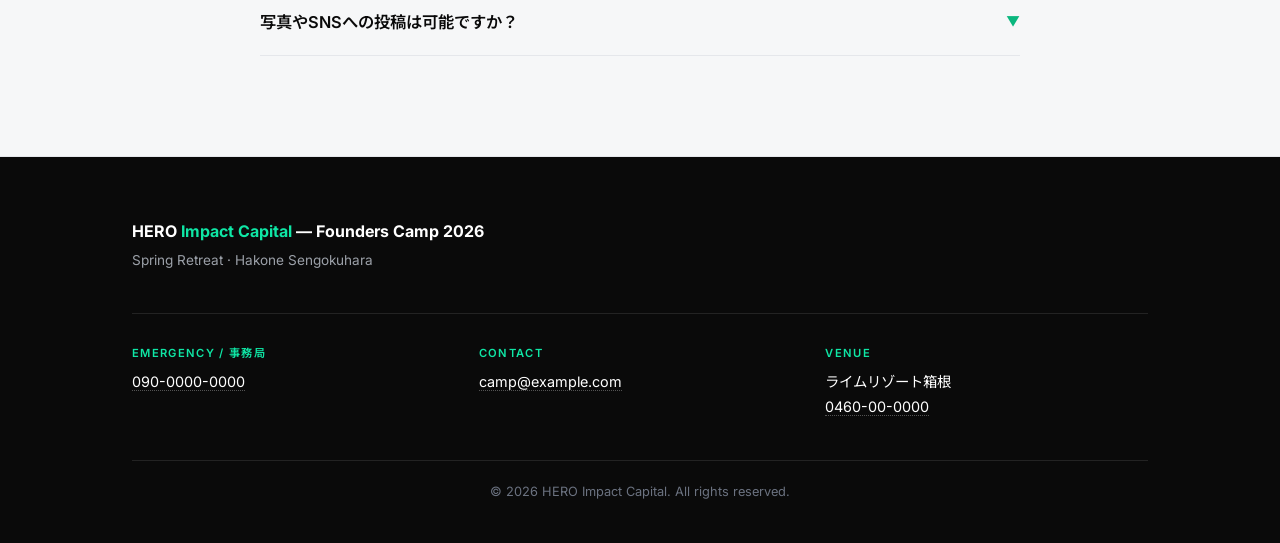
==== commit 45679d95: "Bump hero date size for stronger visual presence 日付を2.6remに拡大、タイトルとの視覚的バランスを改善  Co-Authored-By: Clau" ====
--- a/draft.html
+++ b/draft.html
@@ -157,17 +157,18 @@
 .hero-date {
   display: inline-flex;
   align-items: center;
-  gap: 14px;
-  font-size: 1.7rem;
+  gap: 18px;
+  font-size: 2.6rem;
   font-weight: 700;
-  letter-spacing: 0.02em;
+  letter-spacing: 0.01em;
   color: var(--ink);
   margin: 0;
+  line-height: 1;
 }
 .hero-date .sep {
   color: var(--accent-dark);
   font-weight: 500;
-  font-size: 1.4rem;
+  font-size: 2.1rem;
 }
 .hero-date .day {
   font-size: 0.78rem;
@@ -460,8 +461,8 @@
   .hero-title { font-size: 3rem; margin-bottom: 28px; }
   .hero-subtitle { font-size: 1rem; }
   .hero-date-row { padding-top: 14px; margin: 4px 0 24px; gap: 12px; }
-  .hero-date { font-size: 1.15rem; gap: 10px; flex-wrap: wrap; }
-  .hero-date .sep { font-size: 1rem; }
+  .hero-date { font-size: 1.6rem; gap: 12px; flex-wrap: wrap; }
+  .hero-date .sep { font-size: 1.3rem; }
   .hero-date .day { font-size: 0.7rem; }
   .hero-venue-tag { font-size: 0.7rem; }
   section { padding: 70px 0; }
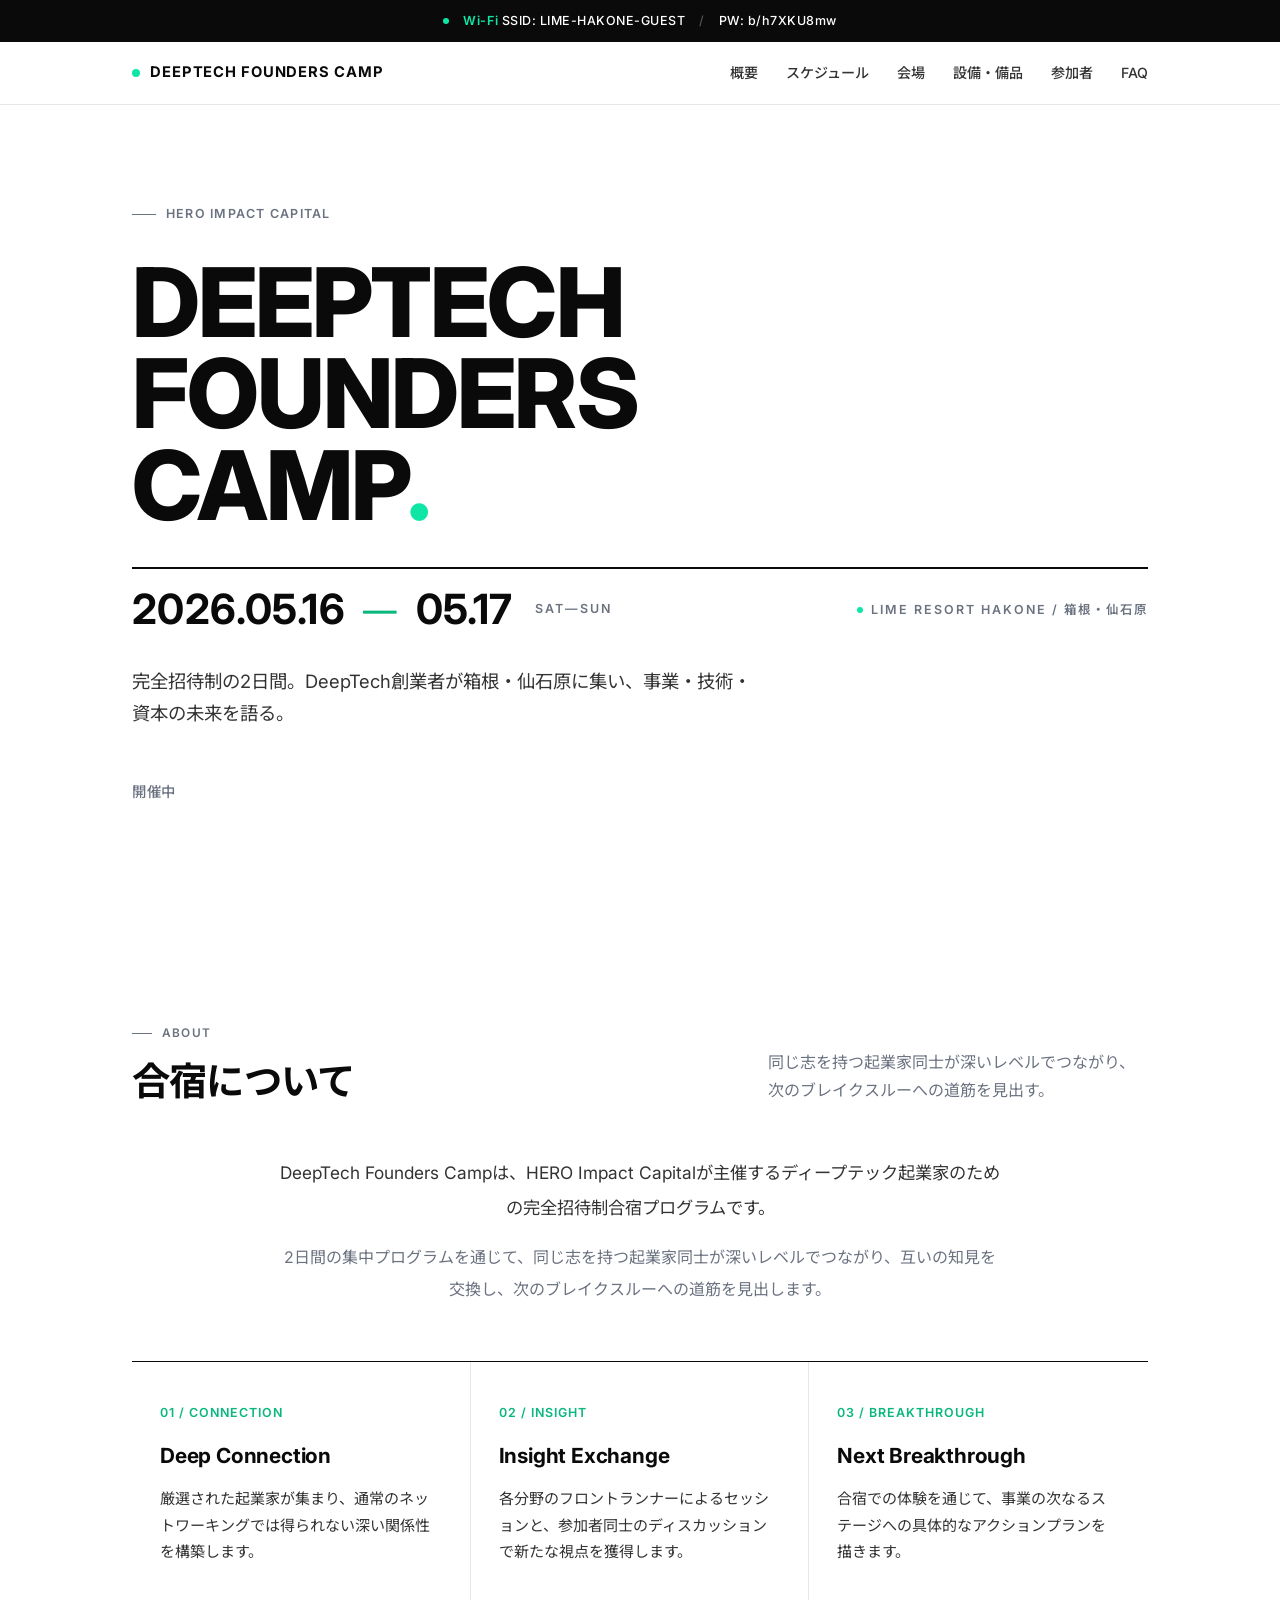
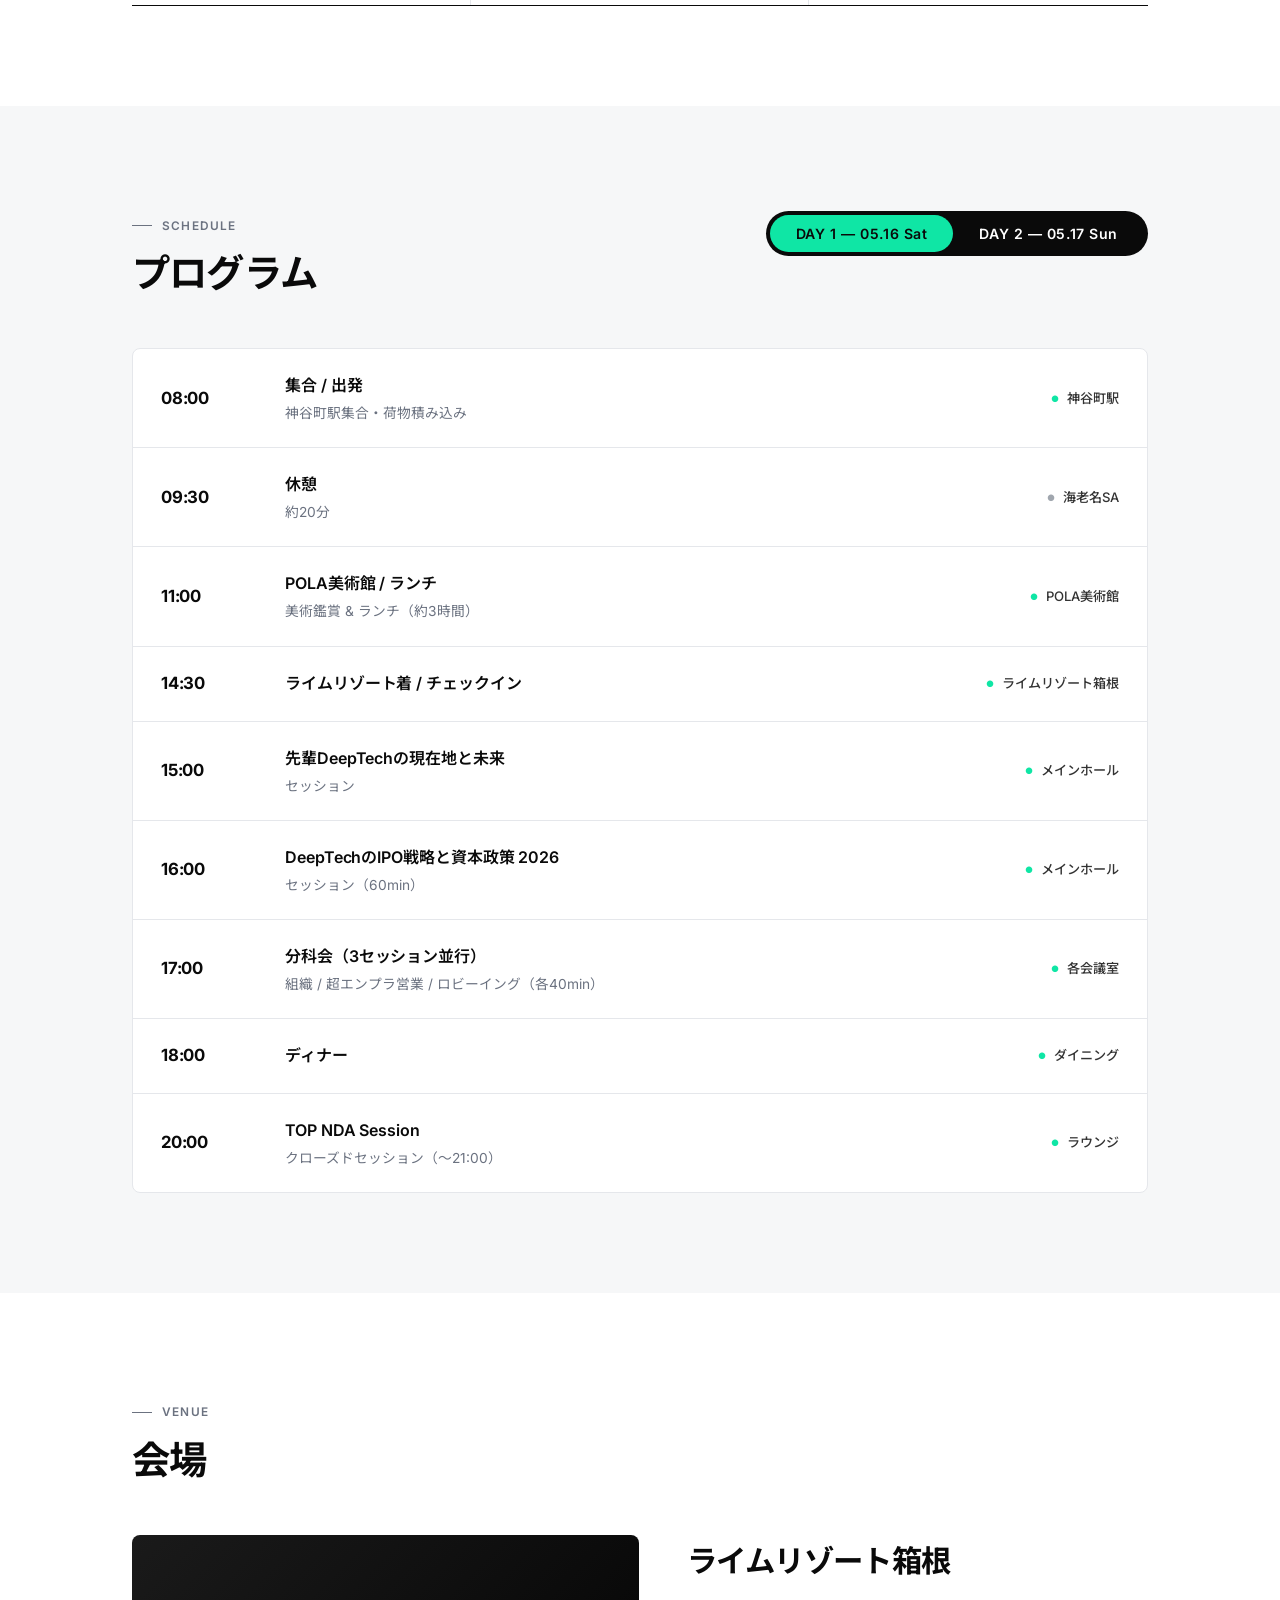
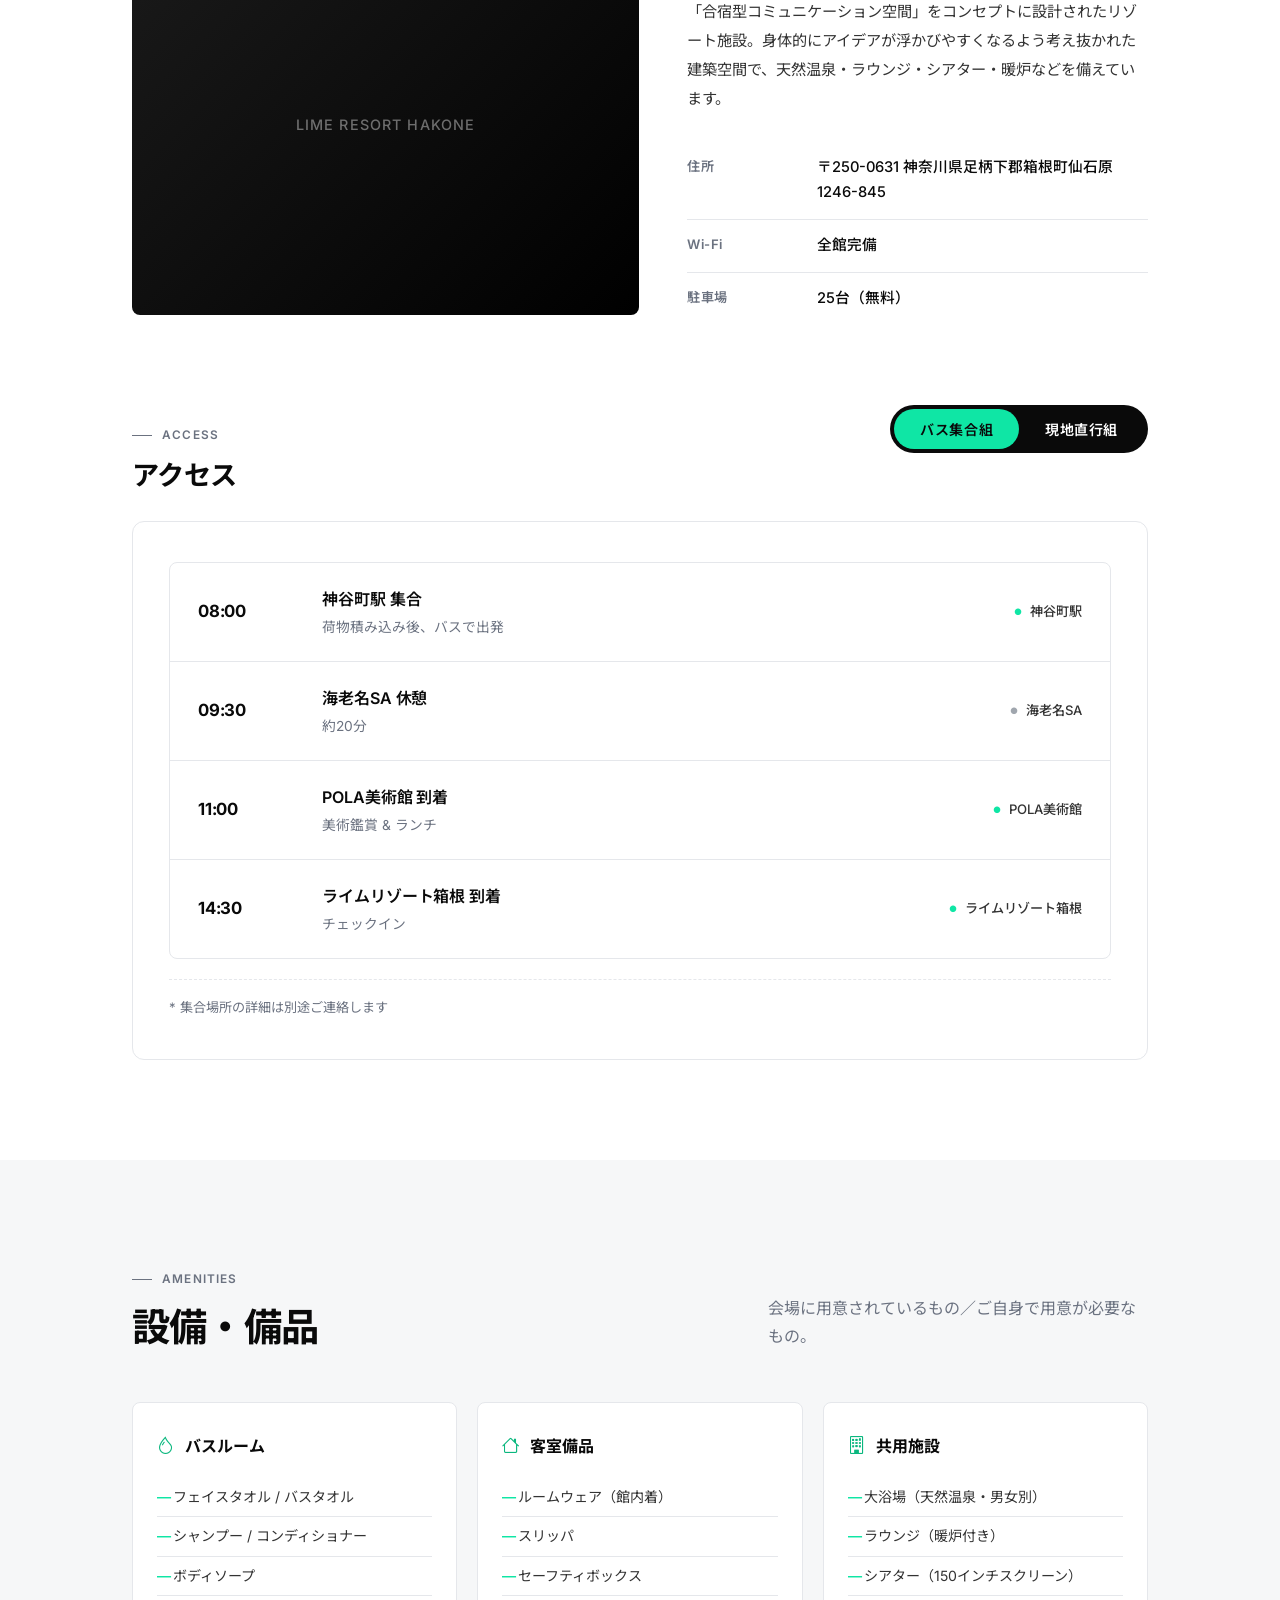
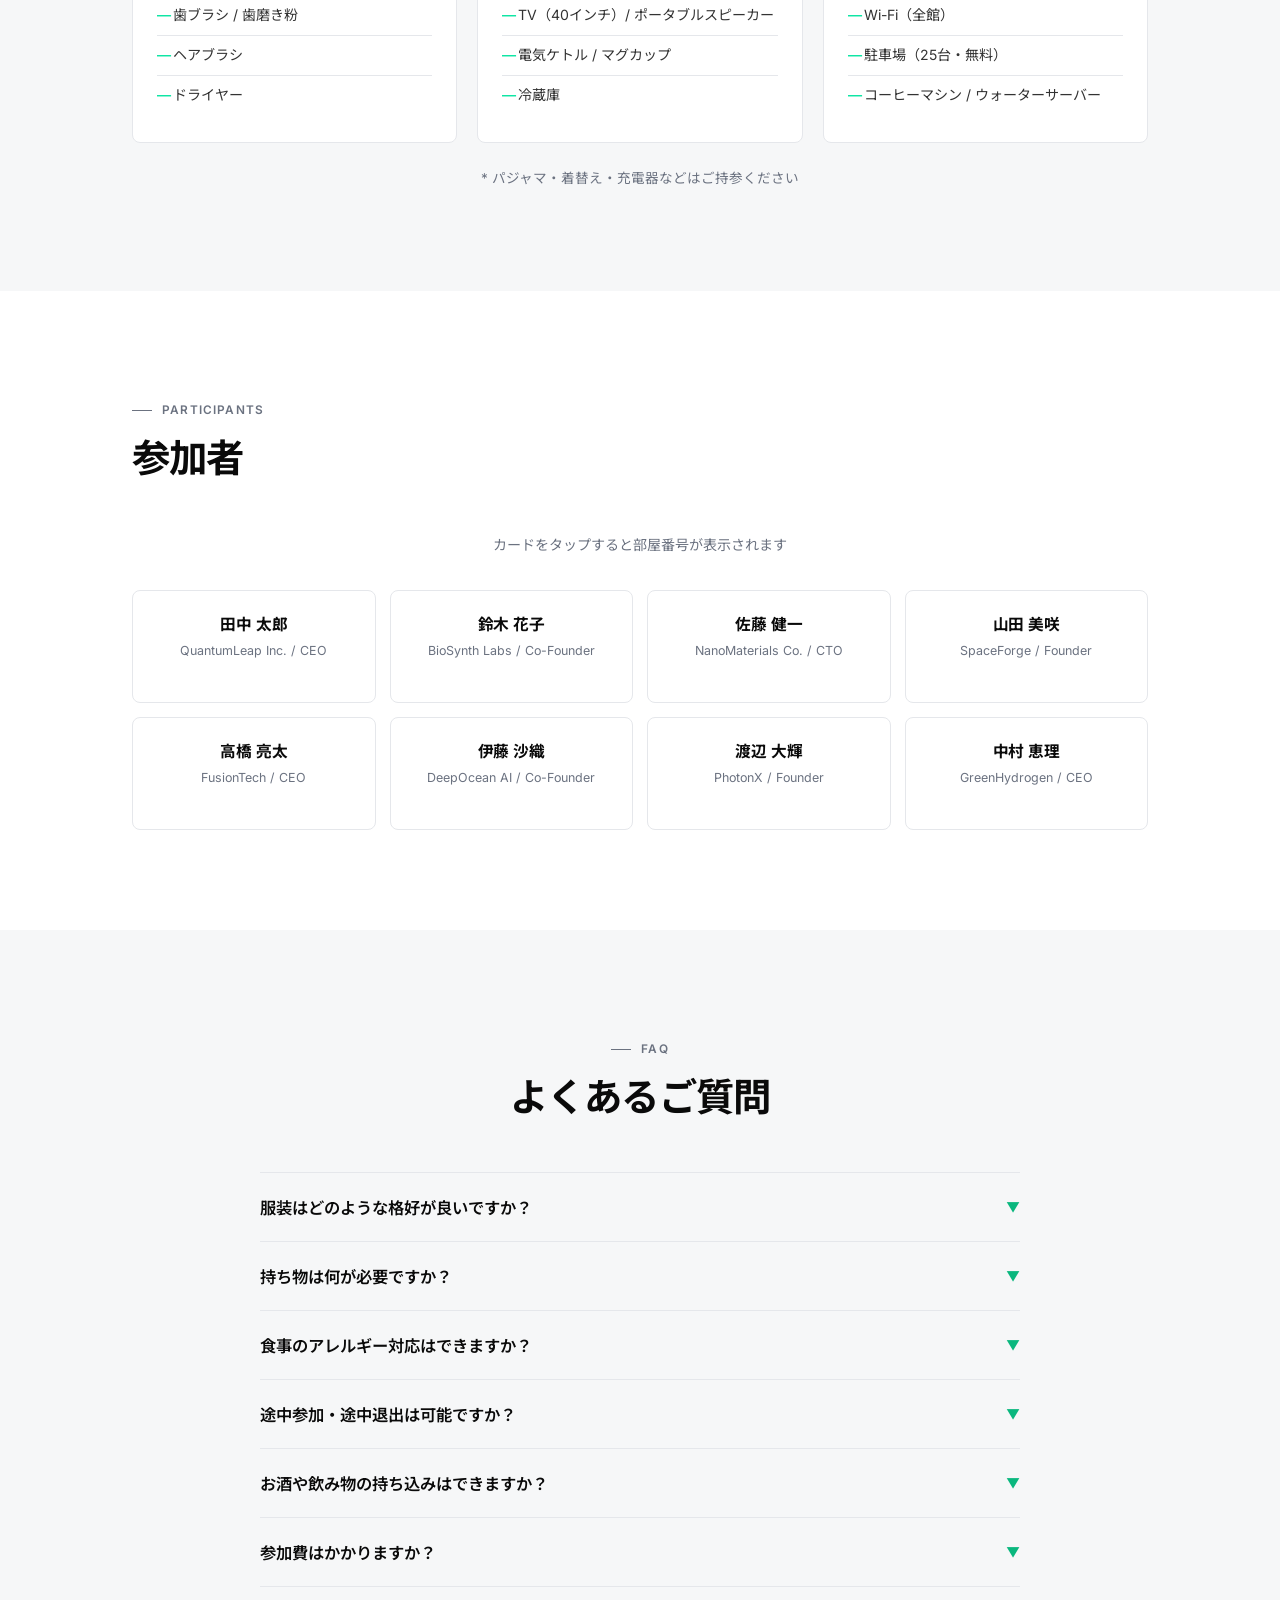
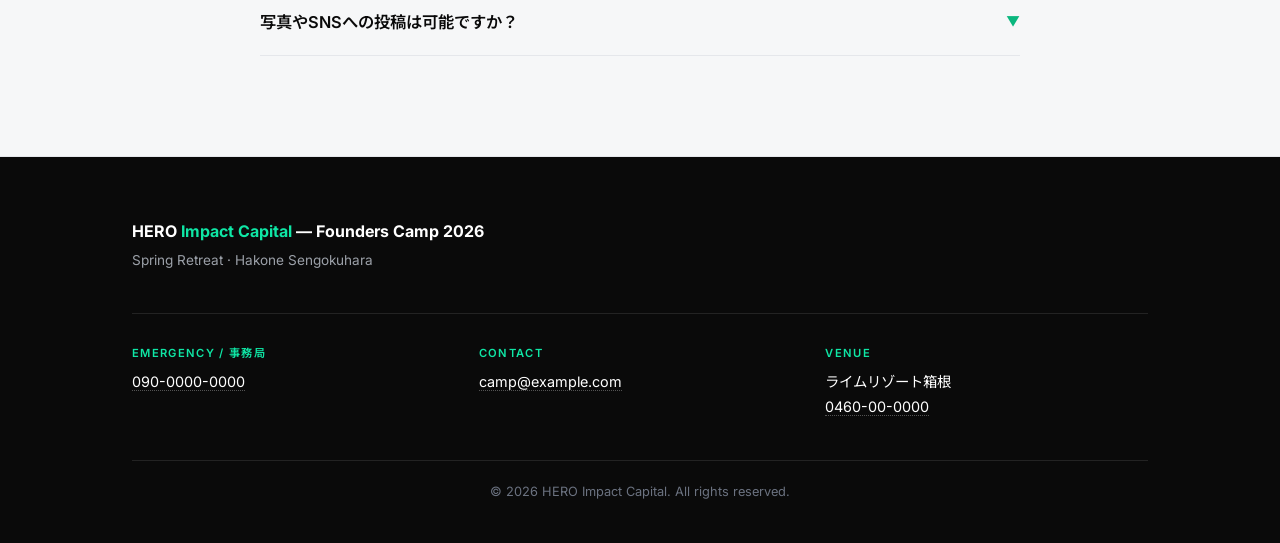
==== commit 219e2fe7: "Replace arrow with em-dash in hero date 矢印より em-dash のほうが編集デザインらしくスッキリ  Co-Authored-By: Claude Opus " ====
--- a/draft.html
+++ b/draft.html
@@ -532,7 +532,7 @@
       <span class="line">Camp<span class="accent-dot">.</span></span>
     </h1>
     <div class="hero-date-row">
-      <p class="hero-date">2026.05.16 <span class="sep">→</span> 05.17 <span class="day">Sat—Sun</span></p>
+      <p class="hero-date">2026.05.16 <span class="sep">—</span> 05.17 <span class="day">Sat—Sun</span></p>
       <p class="hero-venue-tag">LIME RESORT HAKONE / 箱根・仙石原</p>
     </div>
     <p class="hero-subtitle">完全招待制の2日間。DeepTech創業者が箱根・仙石原に集い、事業・技術・資本の未来を語る。</p>
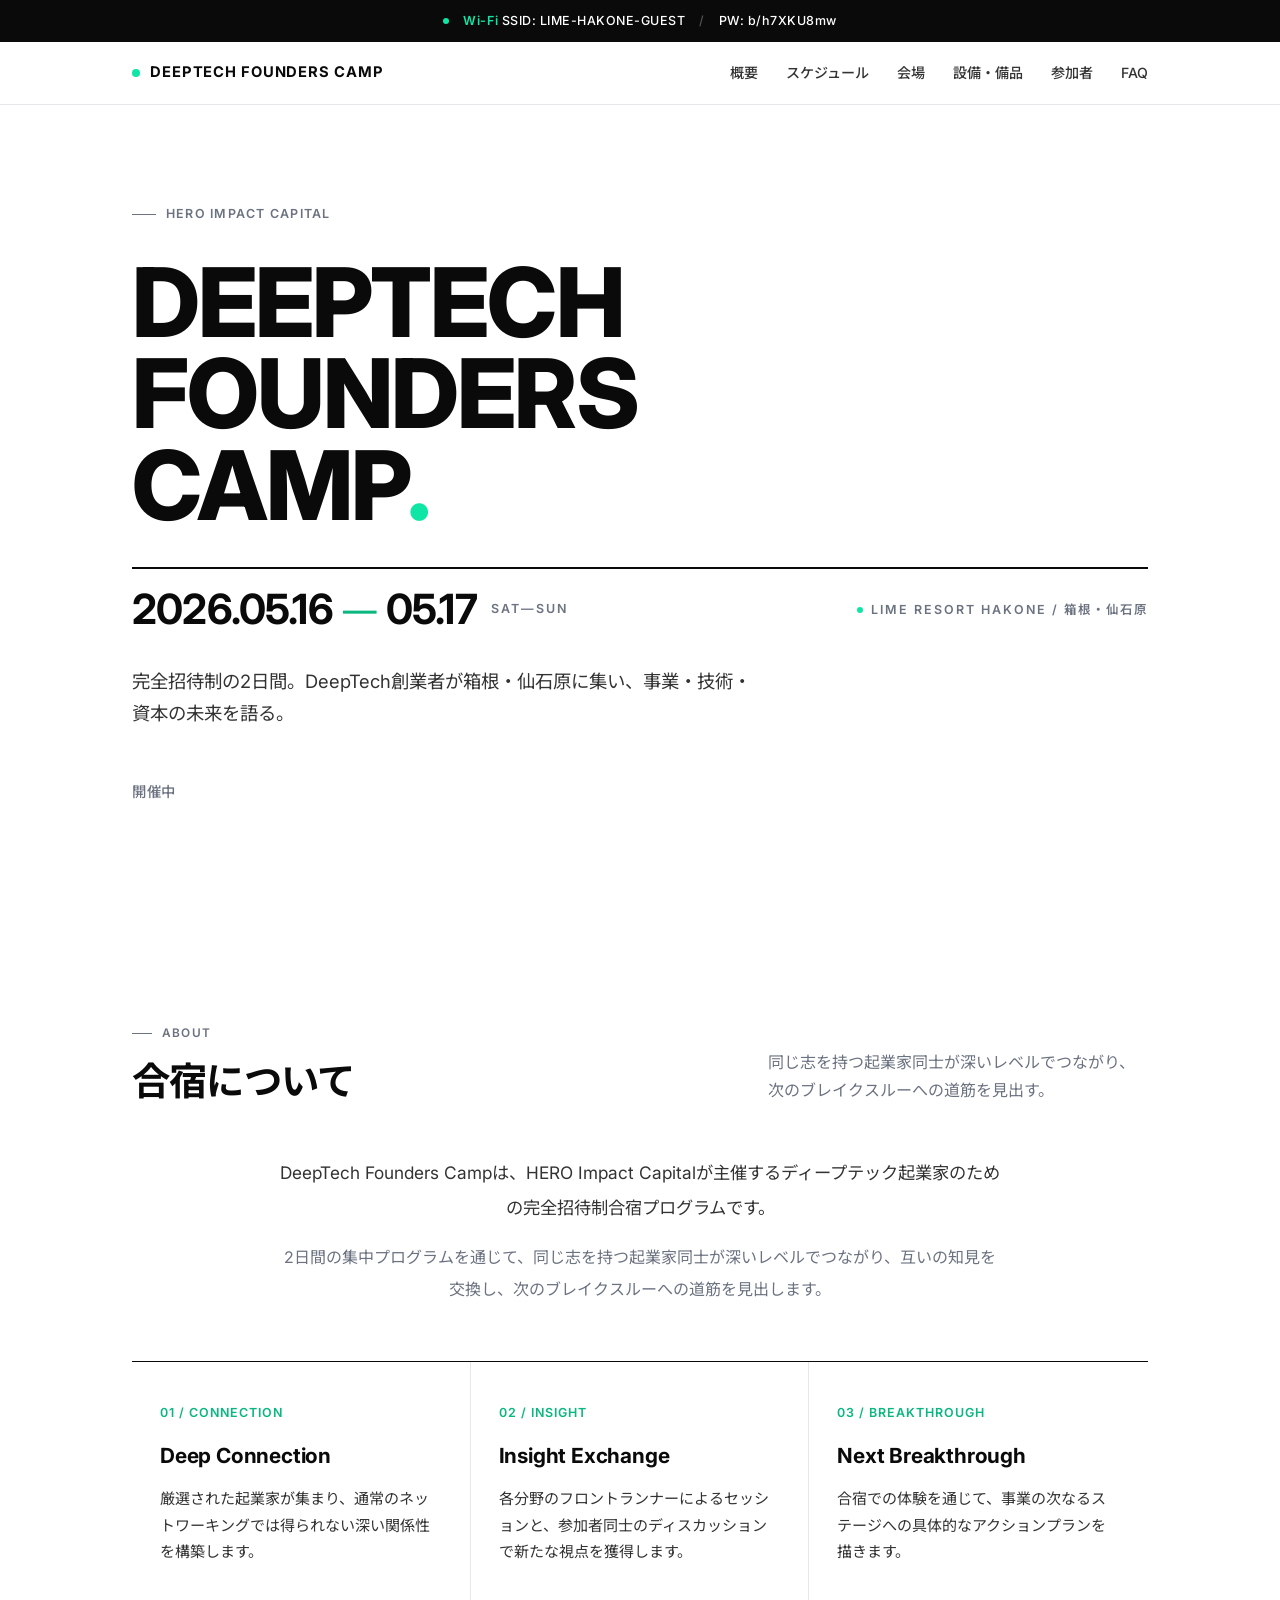
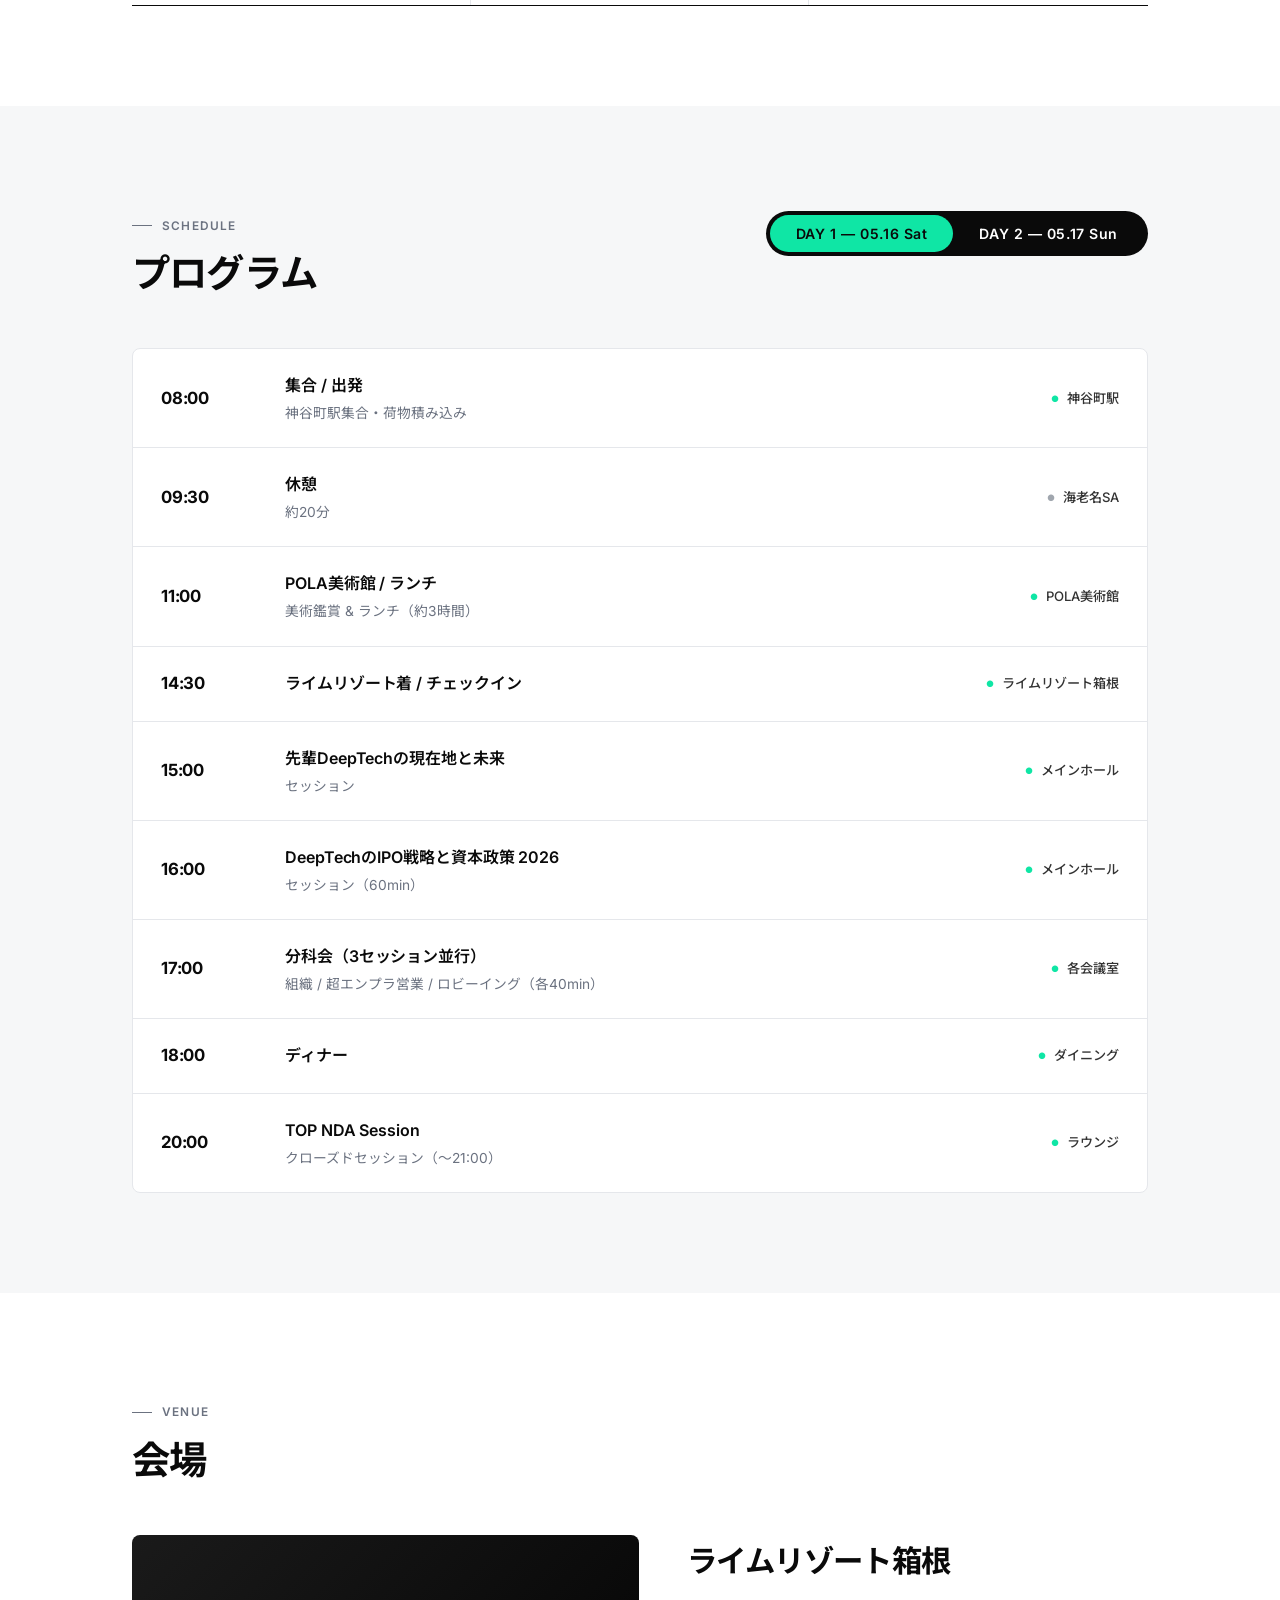
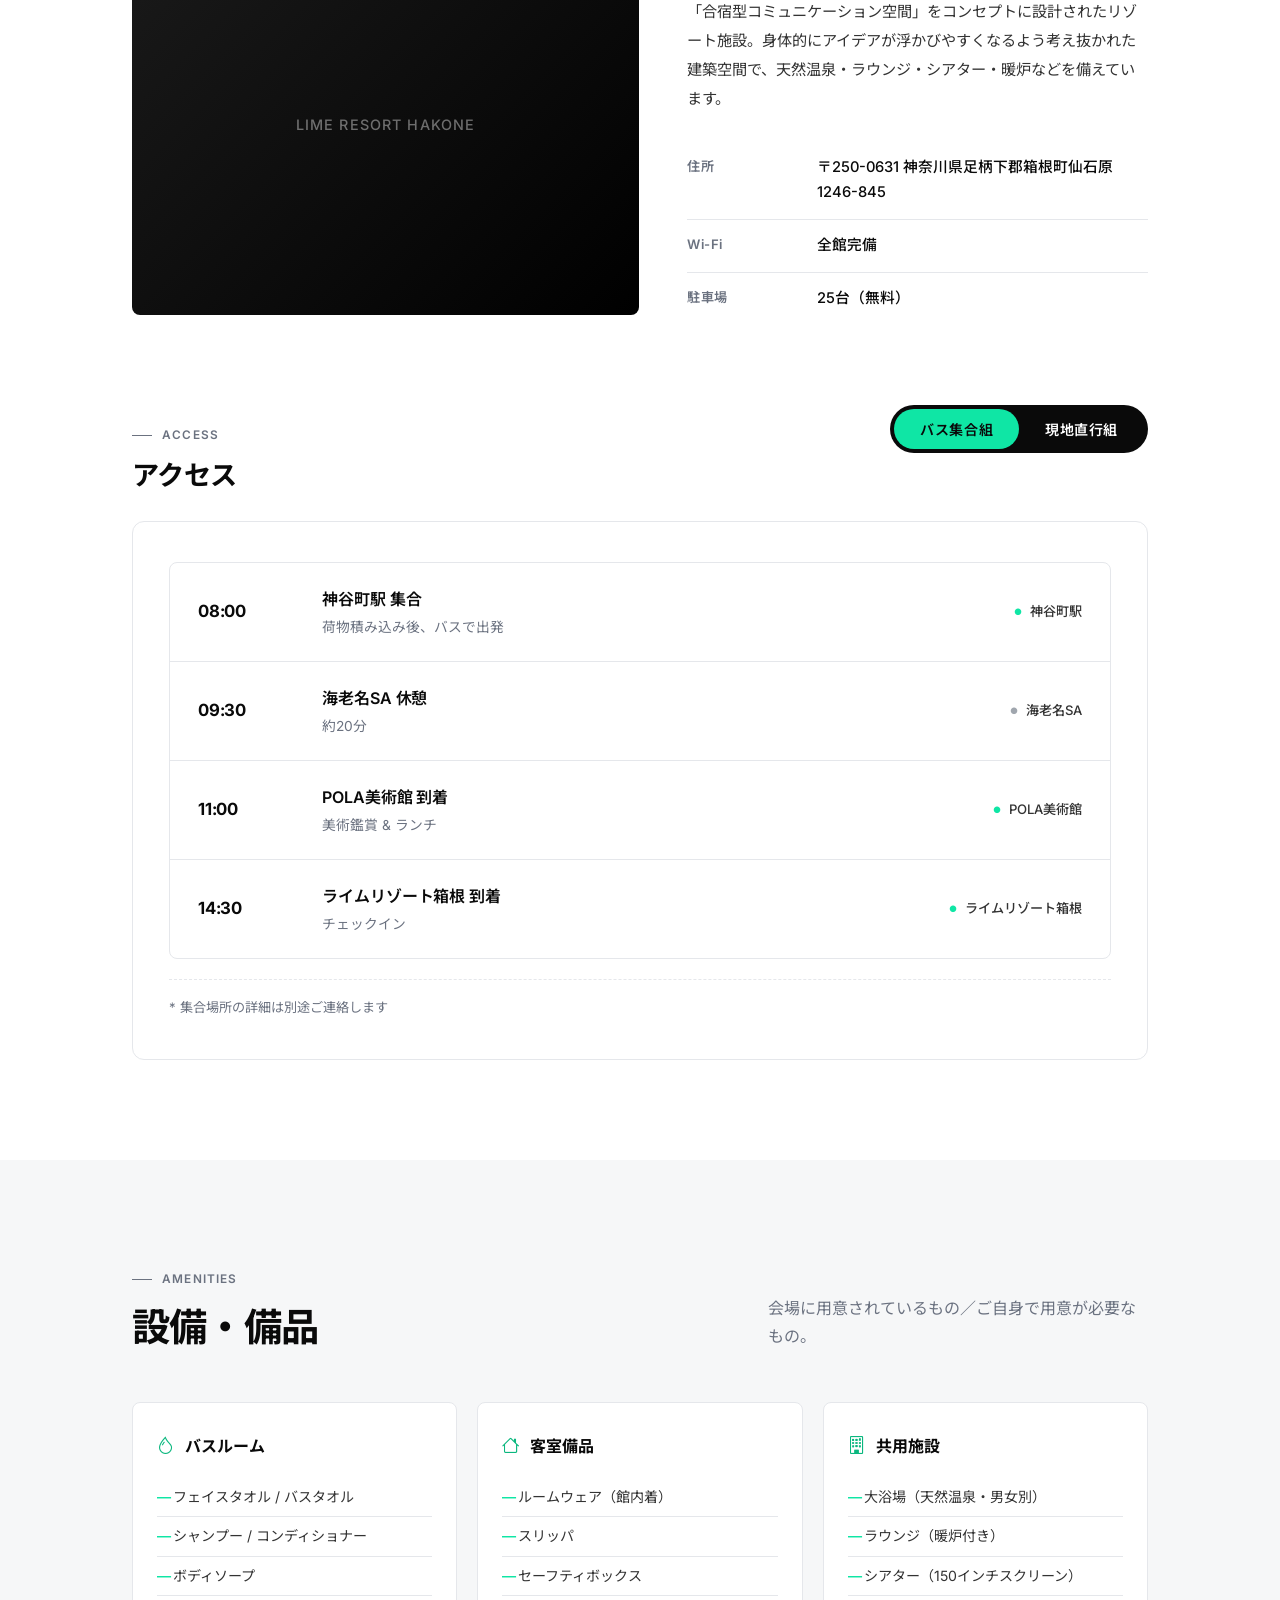
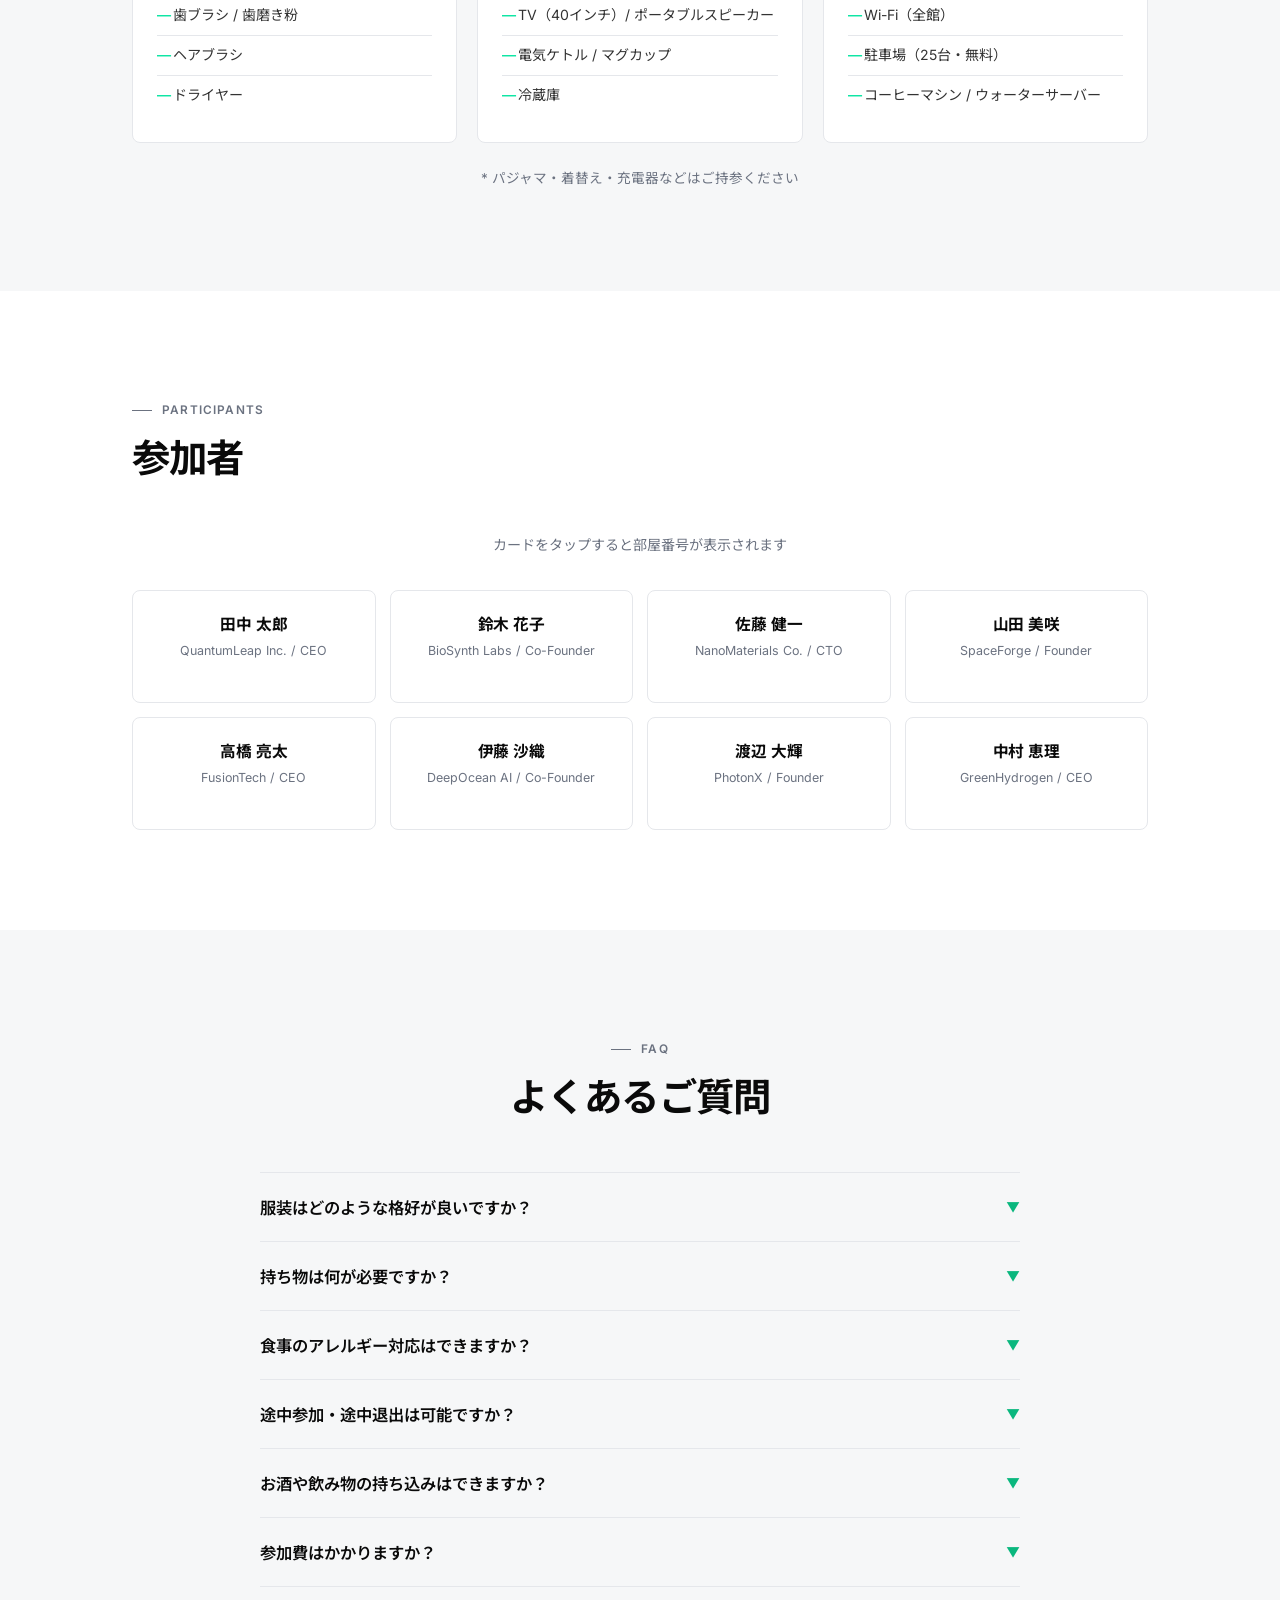
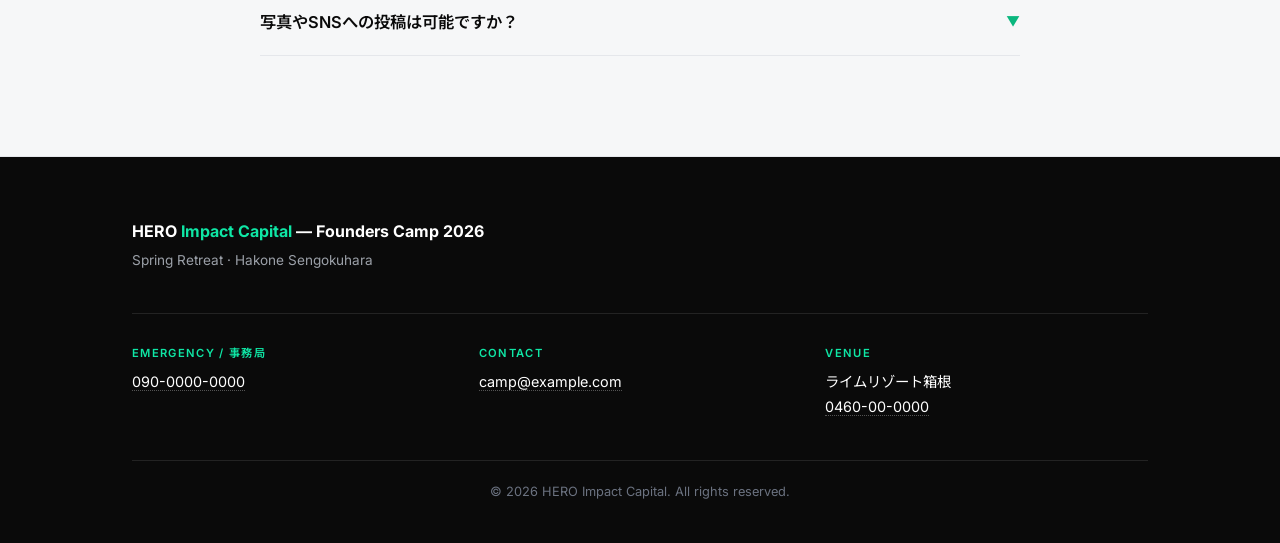
==== commit 68f2b279: "Tighten hero date spacing - 文字間 gap を 18px → 10px に詰める - letter-spacing を -0.02em に調整（大きな数字に合わせて引き締め" ====
--- a/draft.html
+++ b/draft.html
@@ -157,10 +157,10 @@
 .hero-date {
   display: inline-flex;
   align-items: center;
-  gap: 18px;
+  gap: 10px;
   font-size: 2.6rem;
   font-weight: 700;
-  letter-spacing: 0.01em;
+  letter-spacing: -0.02em;
   color: var(--ink);
   margin: 0;
   line-height: 1;
@@ -461,7 +461,7 @@
   .hero-title { font-size: 3rem; margin-bottom: 28px; }
   .hero-subtitle { font-size: 1rem; }
   .hero-date-row { padding-top: 14px; margin: 4px 0 24px; gap: 12px; }
-  .hero-date { font-size: 1.6rem; gap: 12px; flex-wrap: wrap; }
+  .hero-date { font-size: 1.6rem; gap: 8px; flex-wrap: wrap; letter-spacing: -0.02em; }
   .hero-date .sep { font-size: 1.3rem; }
   .hero-date .day { font-size: 0.7rem; }
   .hero-venue-tag { font-size: 0.7rem; }
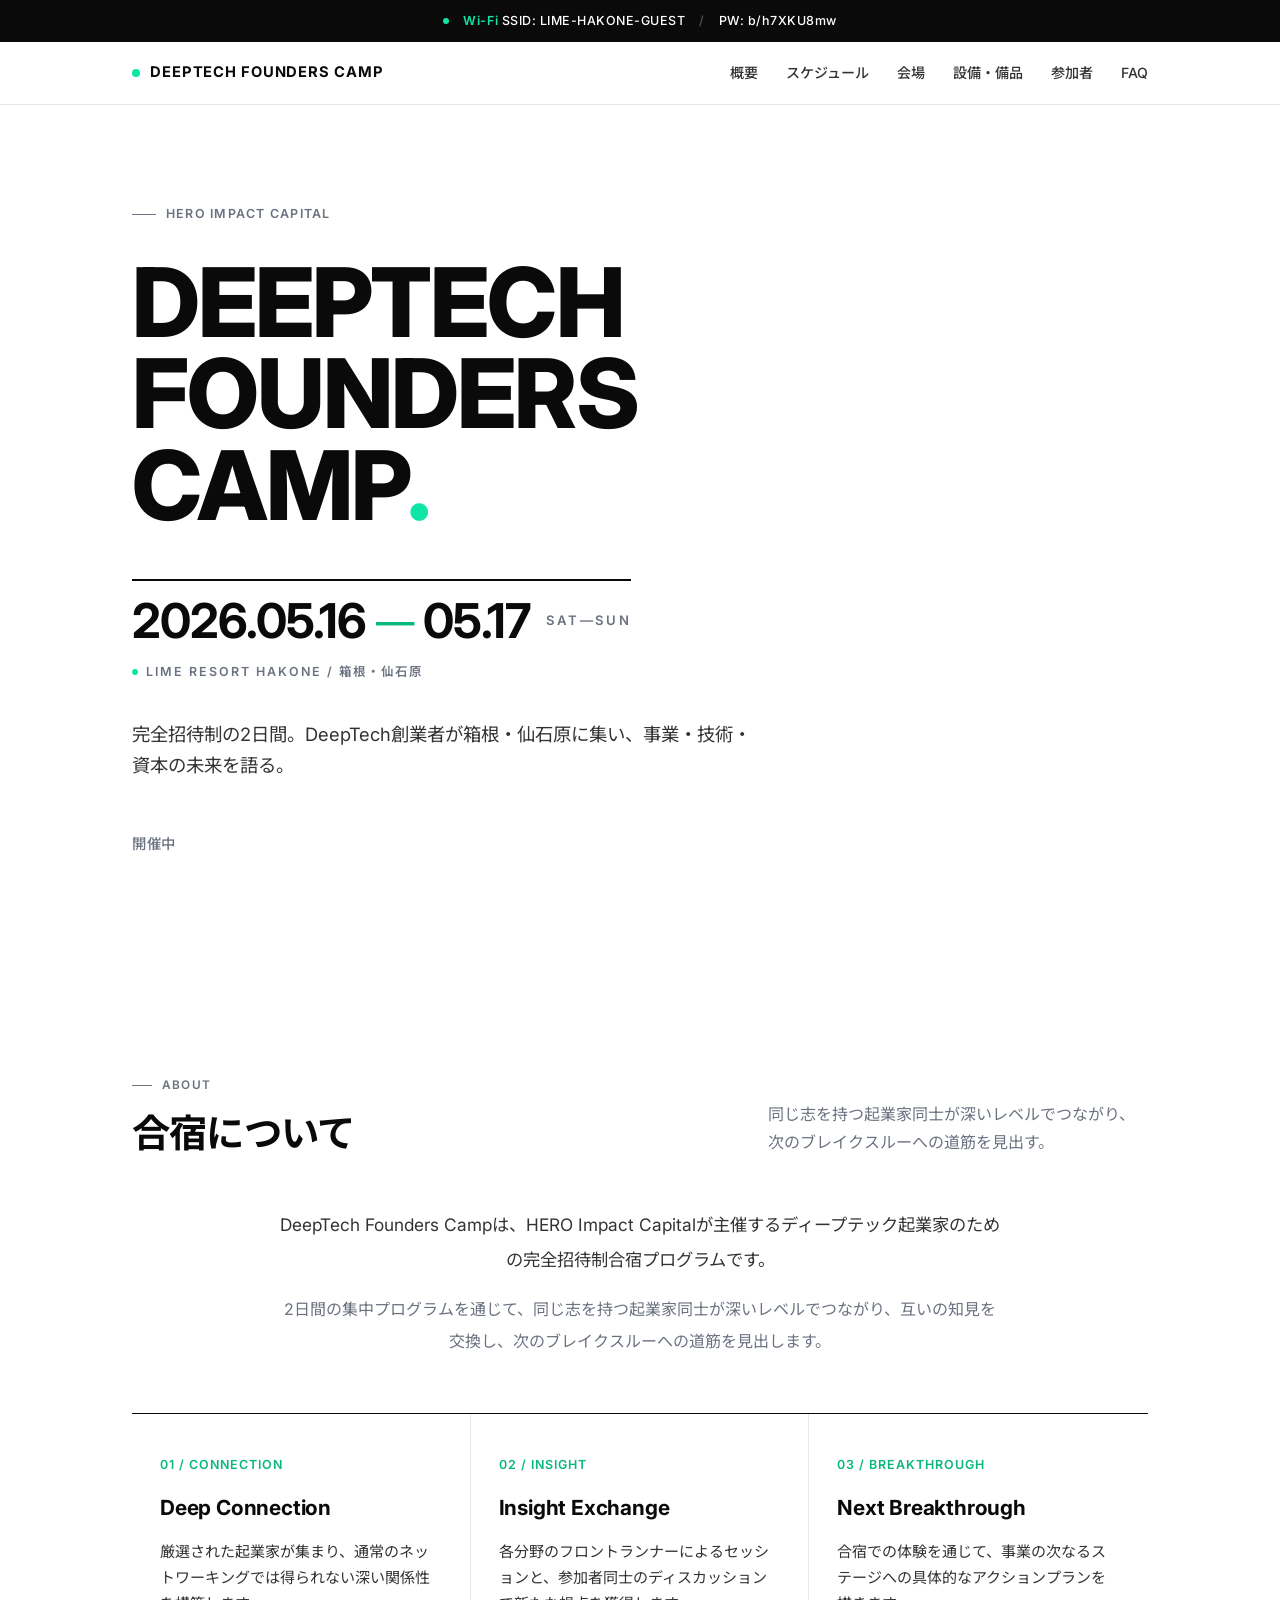
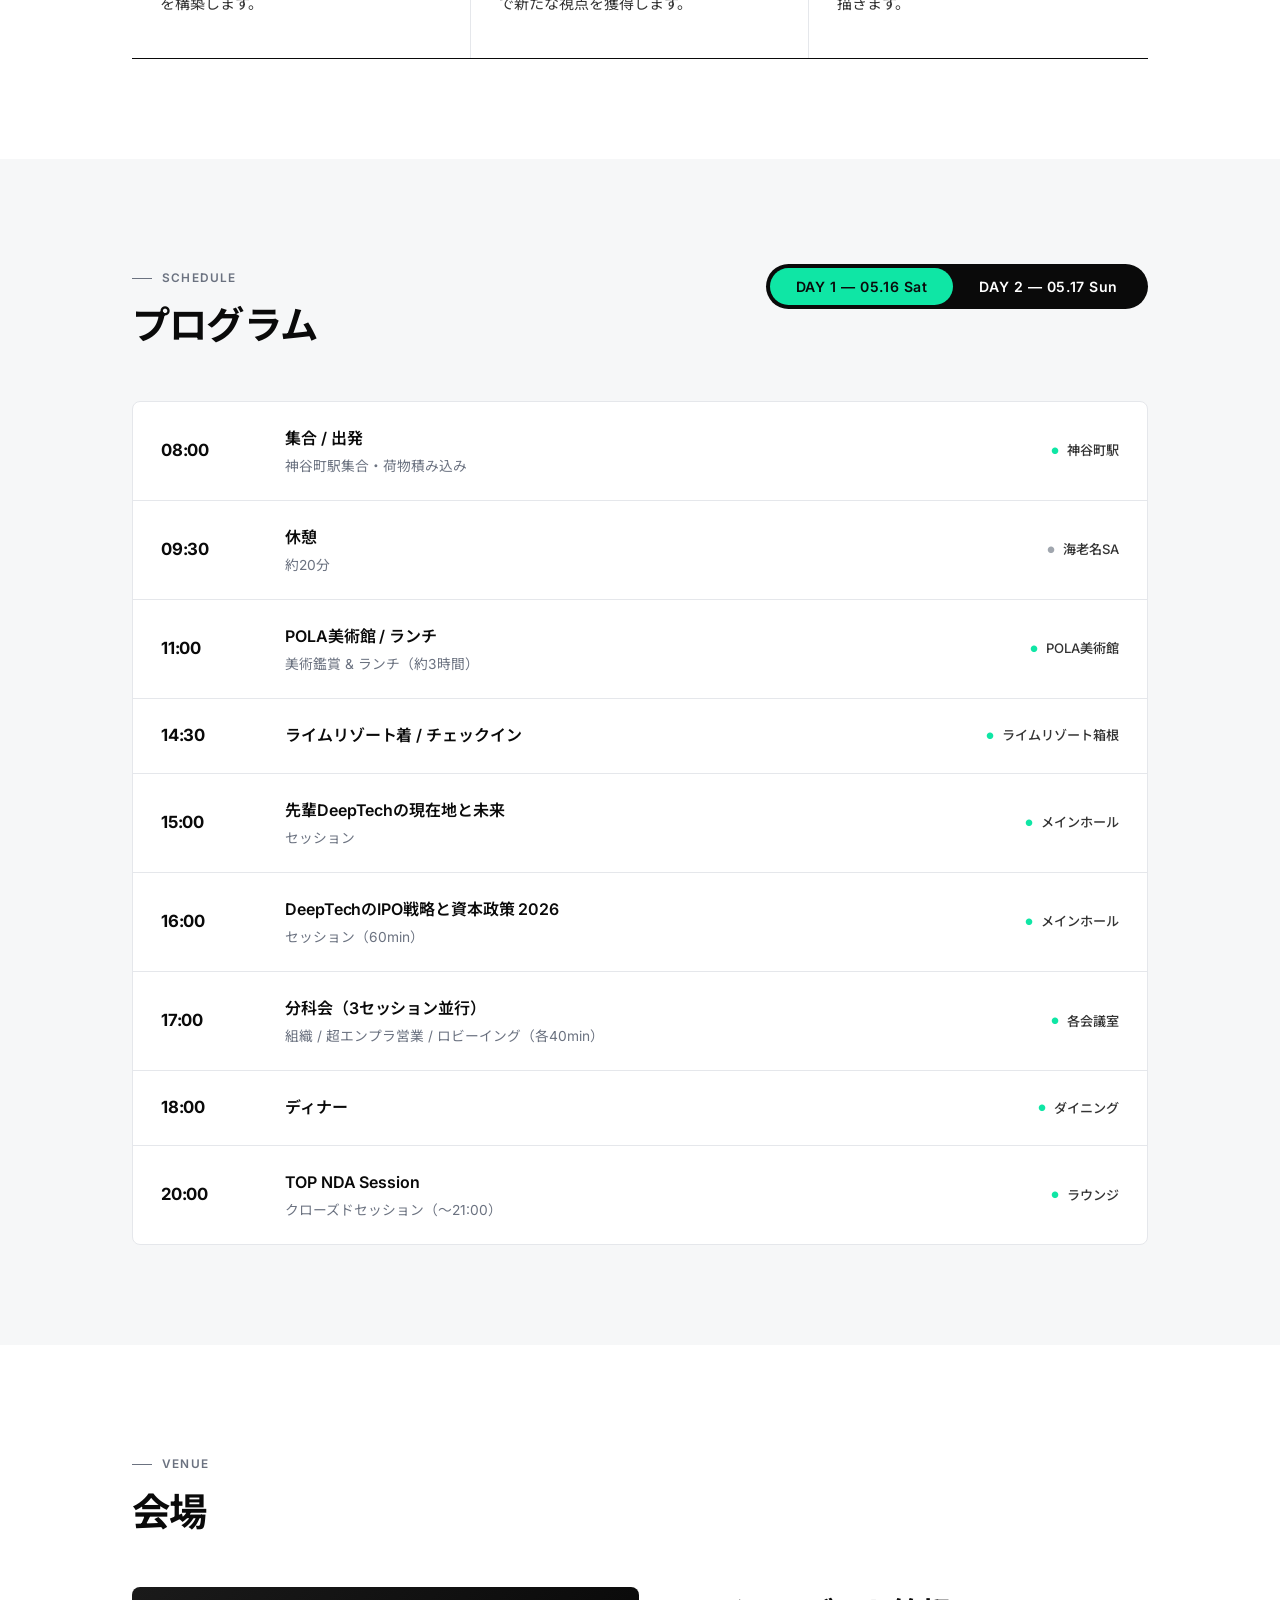
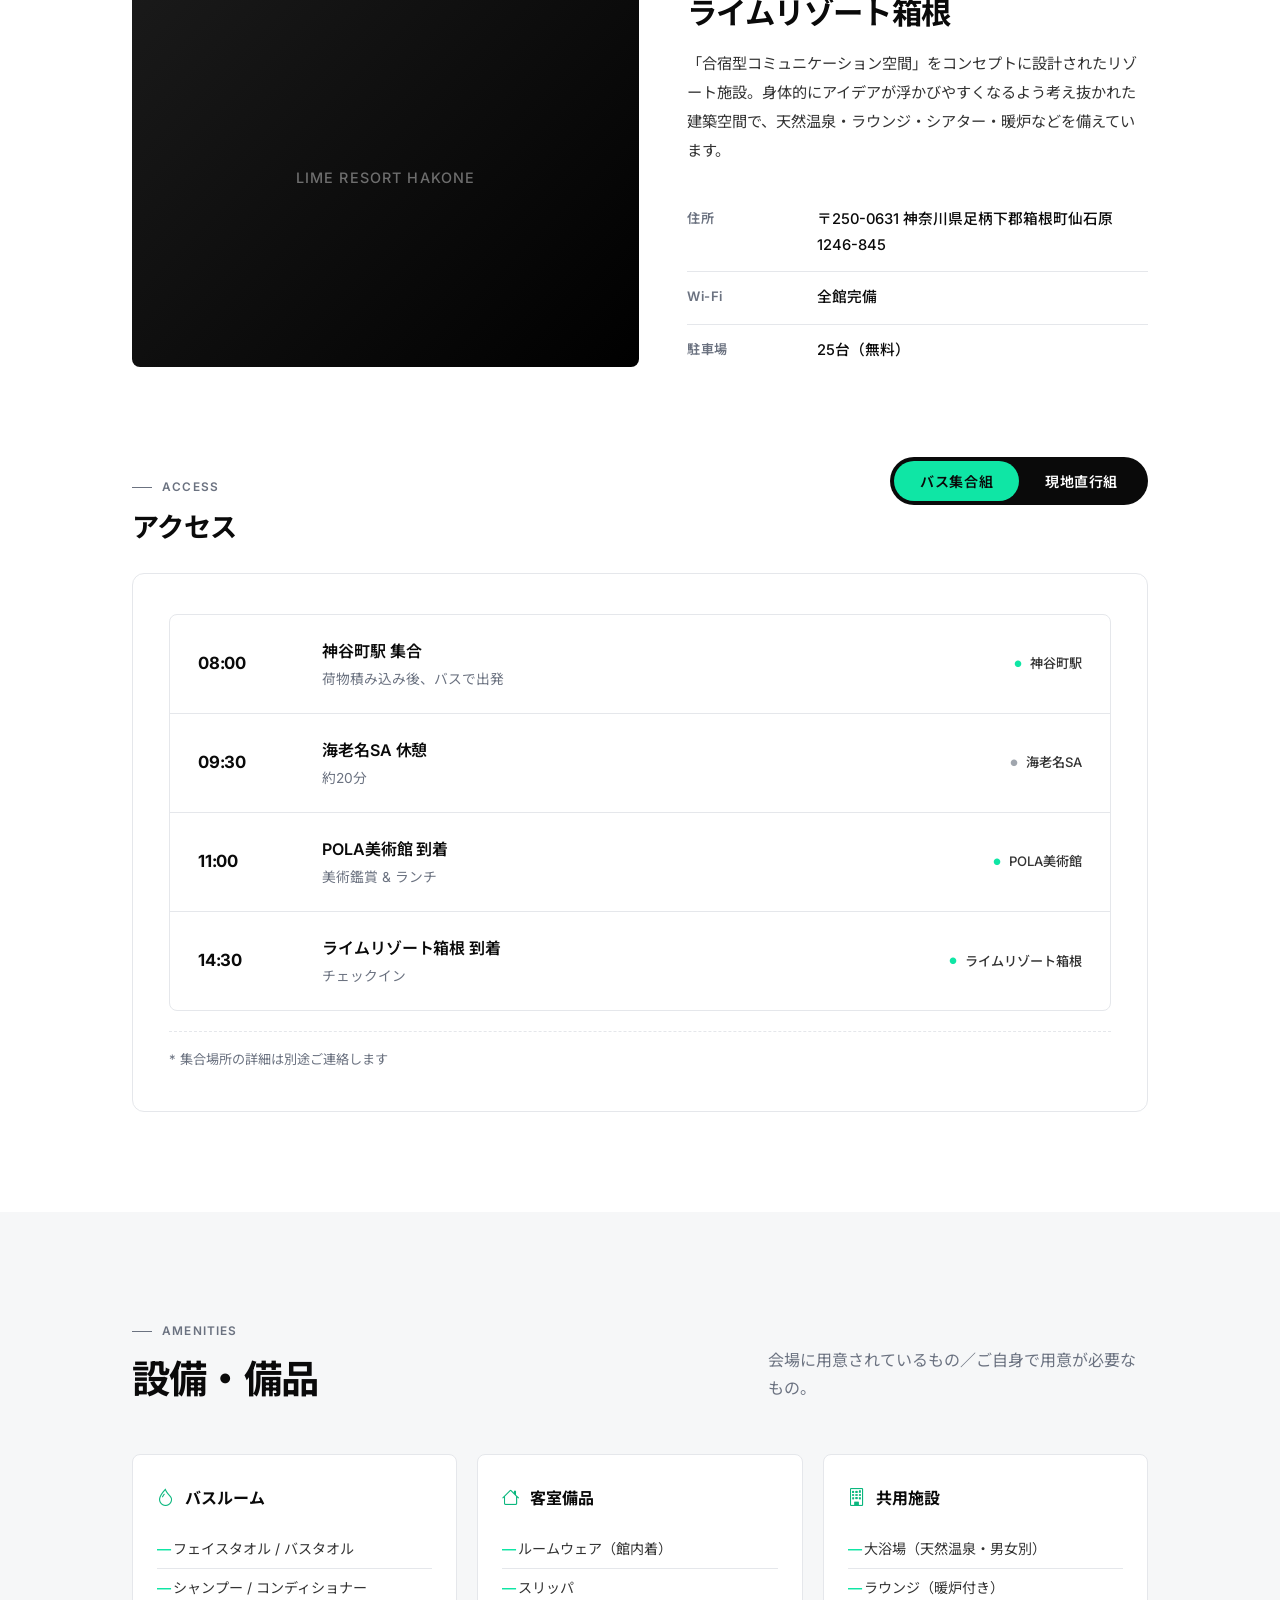
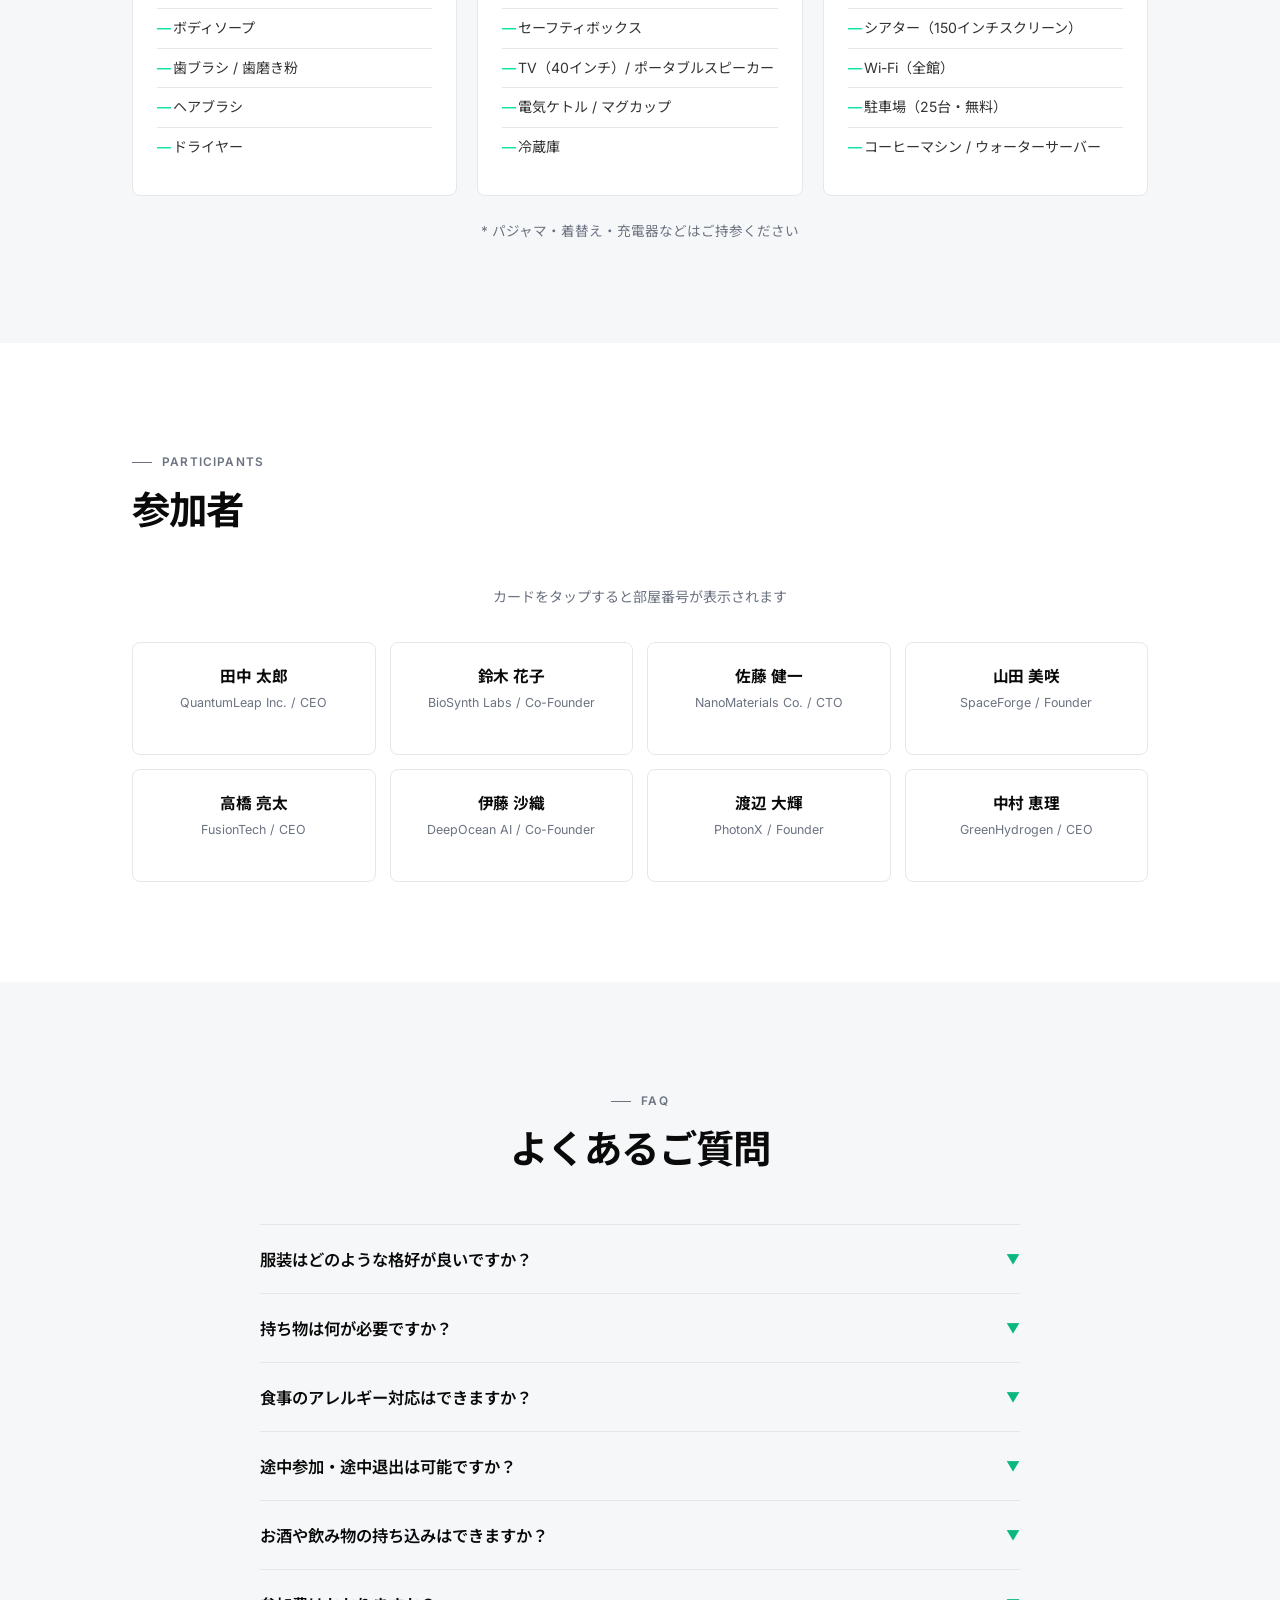
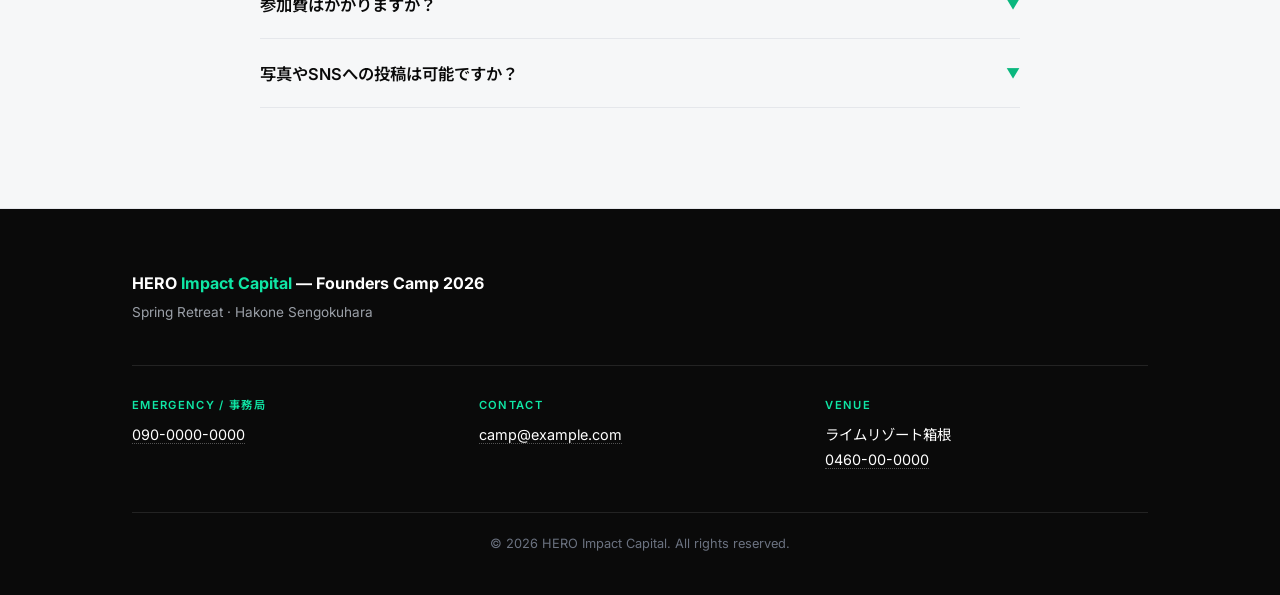
==== commit 70eb99e7: "Compact date row and split out venue tag - 線を日付の幅だけに短縮（inline-flex で content 幅） - 日付サイズを 2.6rem → 3r" ====
--- a/draft.html
+++ b/draft.html
@@ -145,20 +145,18 @@
 .countdown .num { font-size: 1.5rem; font-weight: 700; color: var(--ink); margin-left: 4px; }
 .countdown .accent { color: var(--accent-dark); font-weight: 700; }
 .hero-date-row {
-  display: flex;
-  justify-content: space-between;
-  align-items: center;
-  gap: 24px;
-  margin: 8px 0 36px;
-  padding-top: 20px;
+  display: inline-flex;
+  align-items: center;
+  gap: 22px;
+  margin: 12px 0 16px;
+  padding-top: 16px;
   border-top: 2px solid var(--ink);
-  flex-wrap: wrap;
 }
 .hero-date {
   display: inline-flex;
   align-items: center;
   gap: 10px;
-  font-size: 2.6rem;
+  font-size: 3rem;
   font-weight: 700;
   letter-spacing: -0.02em;
   color: var(--ink);
@@ -168,15 +166,15 @@
 .hero-date .sep {
   color: var(--accent-dark);
   font-weight: 500;
-  font-size: 2.1rem;
+  font-size: 2.4rem;
 }
 .hero-date .day {
-  font-size: 0.78rem;
+  font-size: 0.82rem;
   font-weight: 600;
   color: var(--ink-3);
   letter-spacing: 0.18em;
   text-transform: uppercase;
-  margin-left: 4px;
+  margin-left: 6px;
 }
 .hero-venue-tag {
   font-size: 0.78rem;
@@ -184,8 +182,8 @@
   color: var(--ink-3);
   letter-spacing: 0.16em;
   text-transform: uppercase;
-  margin: 0;
-  display: inline-flex;
+  margin: 0 0 36px;
+  display: flex;
   align-items: center;
   gap: 8px;
 }
@@ -460,11 +458,11 @@
   .hero { padding: 60px 0 50px; }
   .hero-title { font-size: 3rem; margin-bottom: 28px; }
   .hero-subtitle { font-size: 1rem; }
-  .hero-date-row { padding-top: 14px; margin: 4px 0 24px; gap: 12px; }
-  .hero-date { font-size: 1.6rem; gap: 8px; flex-wrap: wrap; letter-spacing: -0.02em; }
-  .hero-date .sep { font-size: 1.3rem; }
+  .hero-date-row { padding-top: 12px; margin: 8px 0 14px; gap: 12px; }
+  .hero-date { font-size: 1.8rem; gap: 8px; flex-wrap: wrap; letter-spacing: -0.02em; }
+  .hero-date .sep { font-size: 1.5rem; }
   .hero-date .day { font-size: 0.7rem; }
-  .hero-venue-tag { font-size: 0.7rem; }
+  .hero-venue-tag { font-size: 0.7rem; margin-bottom: 28px; }
   section { padding: 70px 0; }
   .section-title { font-size: 1.7rem; }
   .container { padding: 0 20px; }
@@ -533,8 +531,8 @@
     </h1>
     <div class="hero-date-row">
       <p class="hero-date">2026.05.16 <span class="sep">—</span> 05.17 <span class="day">Sat—Sun</span></p>
-      <p class="hero-venue-tag">LIME RESORT HAKONE / 箱根・仙石原</p>
-    </div>
+    </div>
+    <p class="hero-venue-tag">LIME RESORT HAKONE / 箱根・仙石原</p>
     <p class="hero-subtitle">完全招待制の2日間。DeepTech創業者が箱根・仙石原に集い、事業・技術・資本の未来を語る。</p>
     <div class="countdown" id="countdown"></div>
   </div>
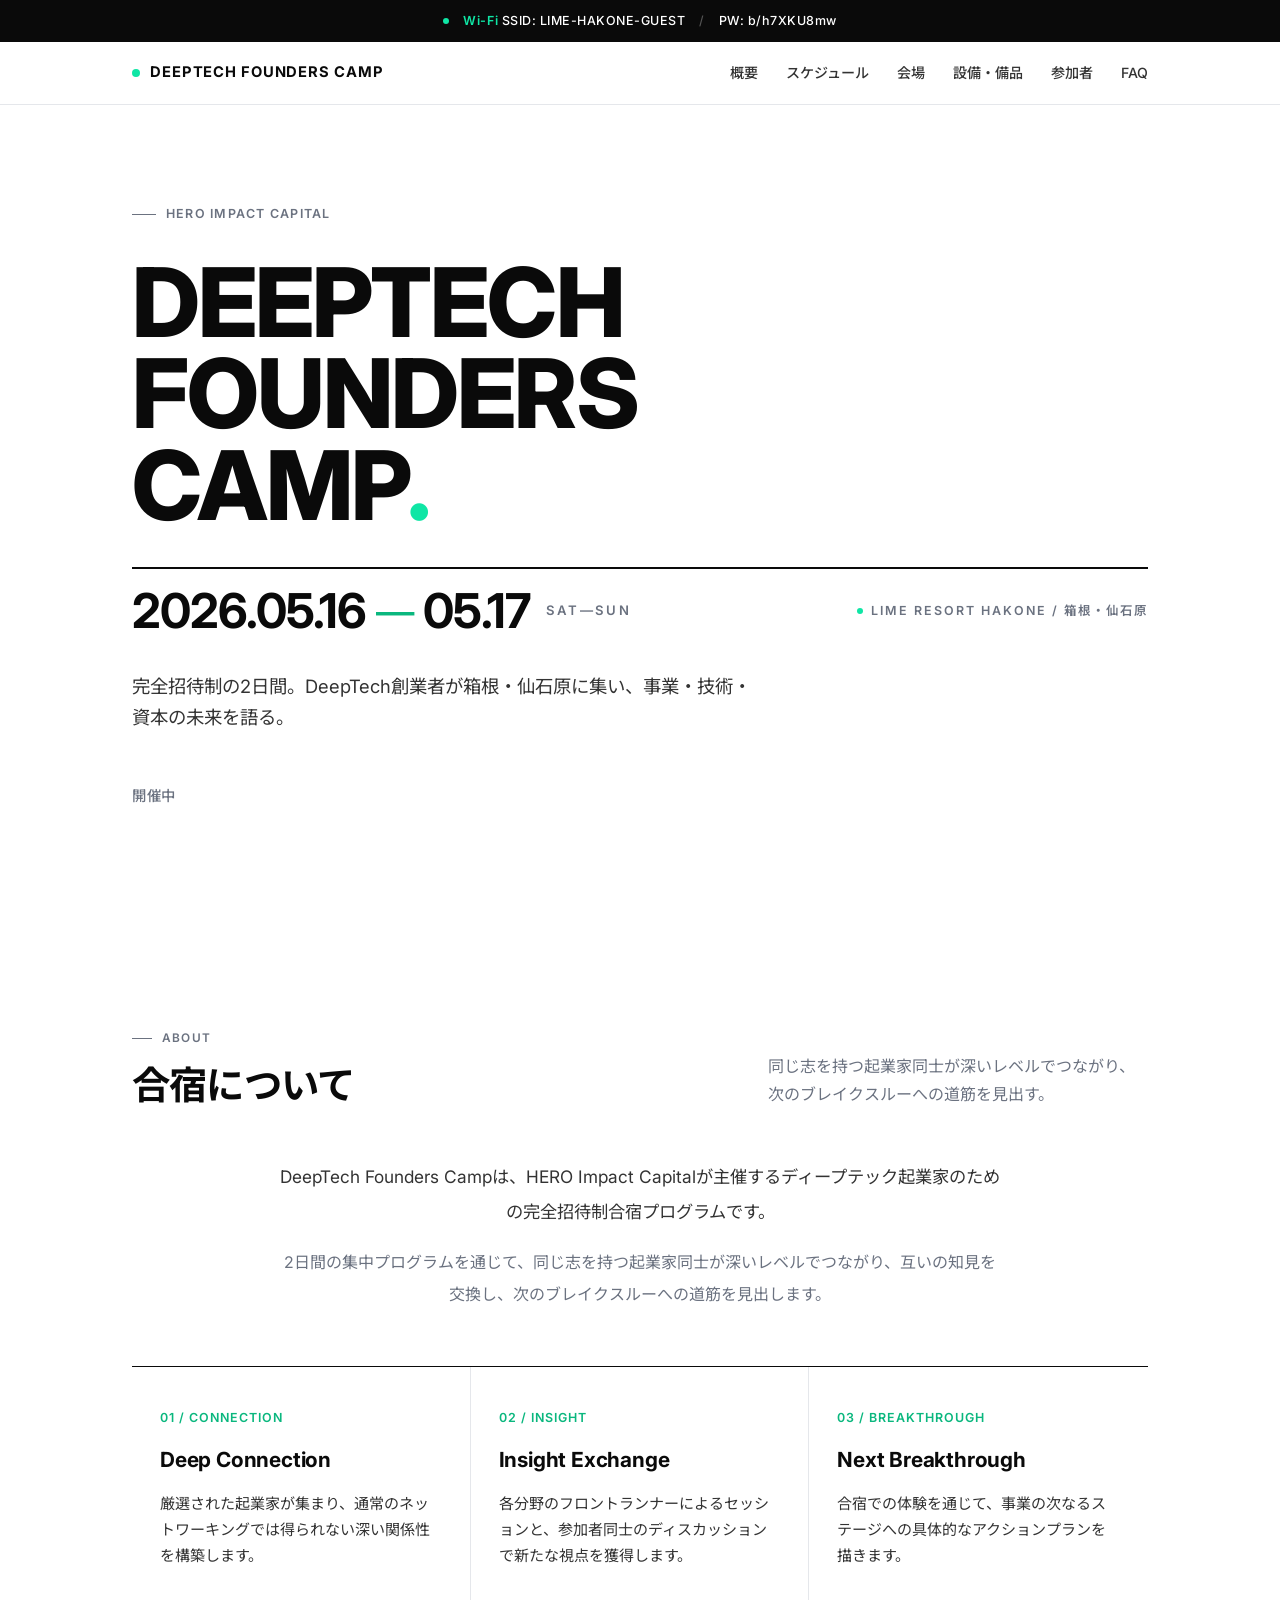
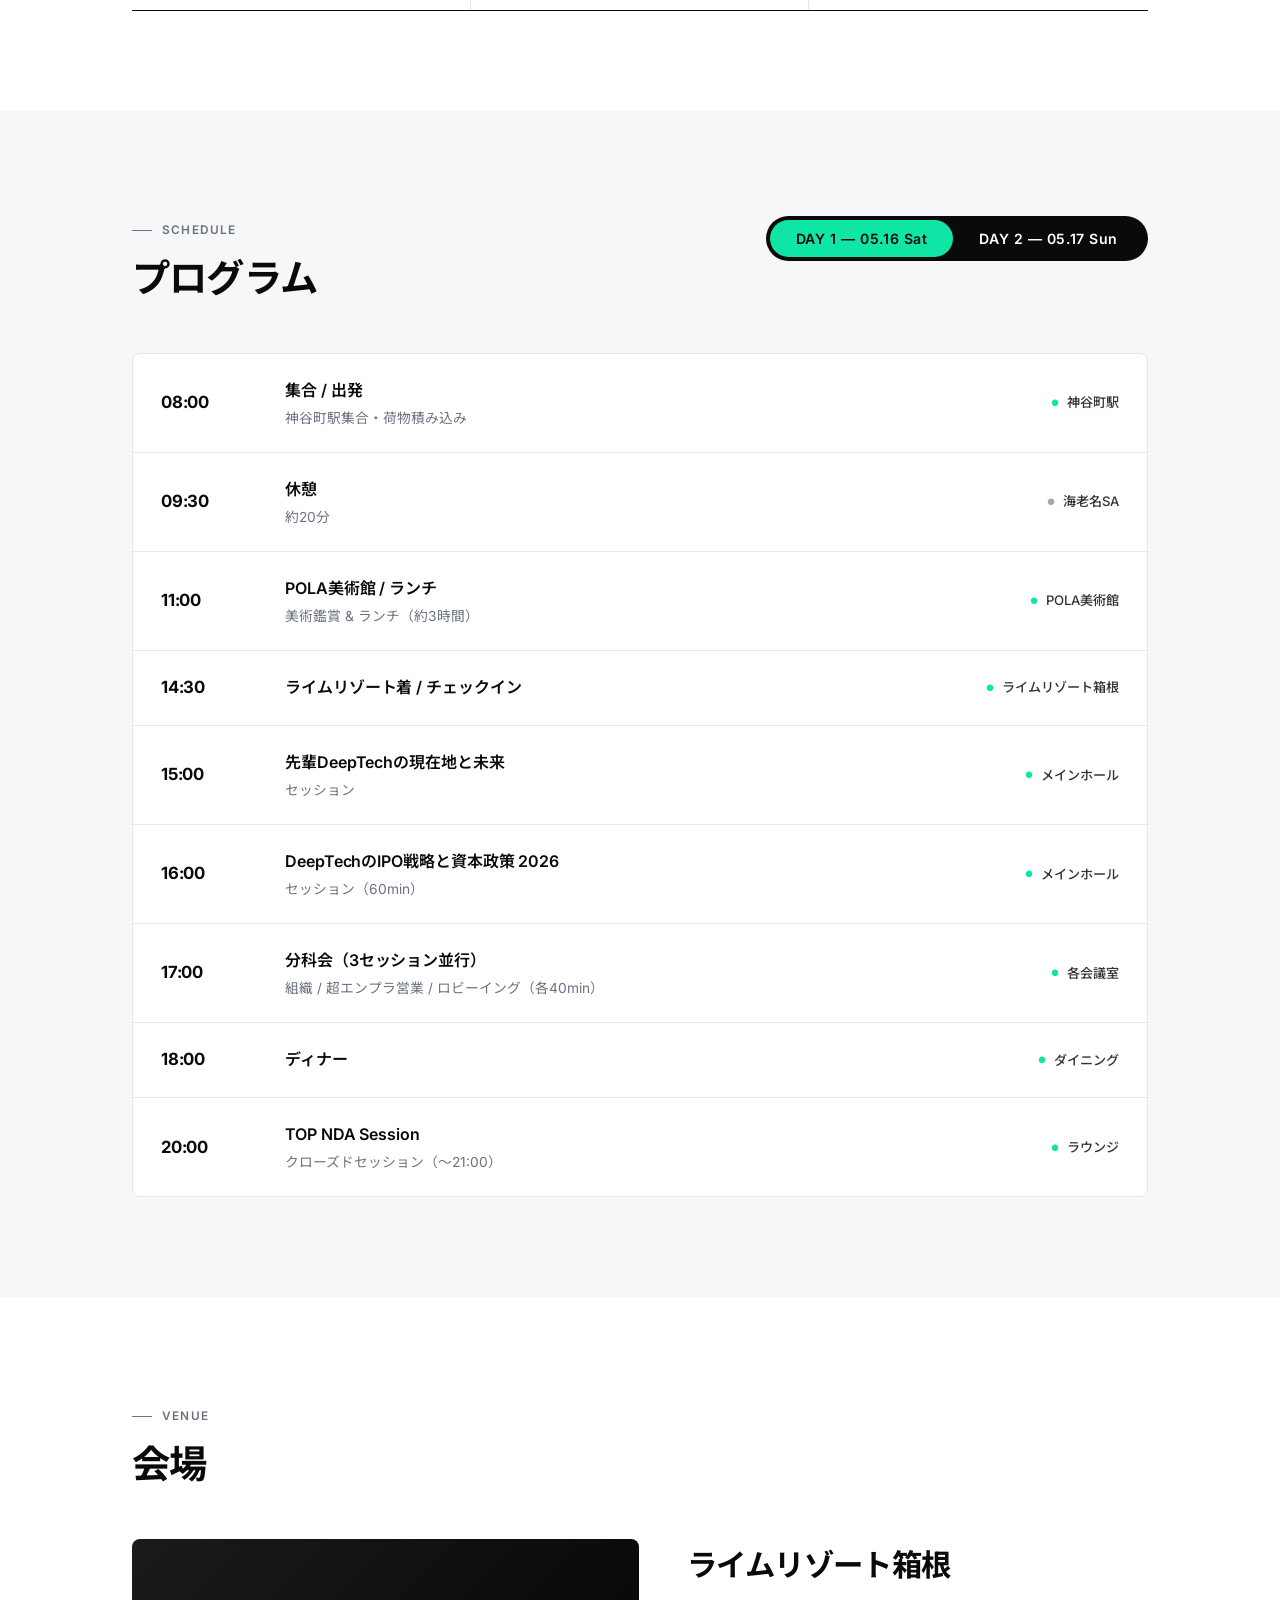
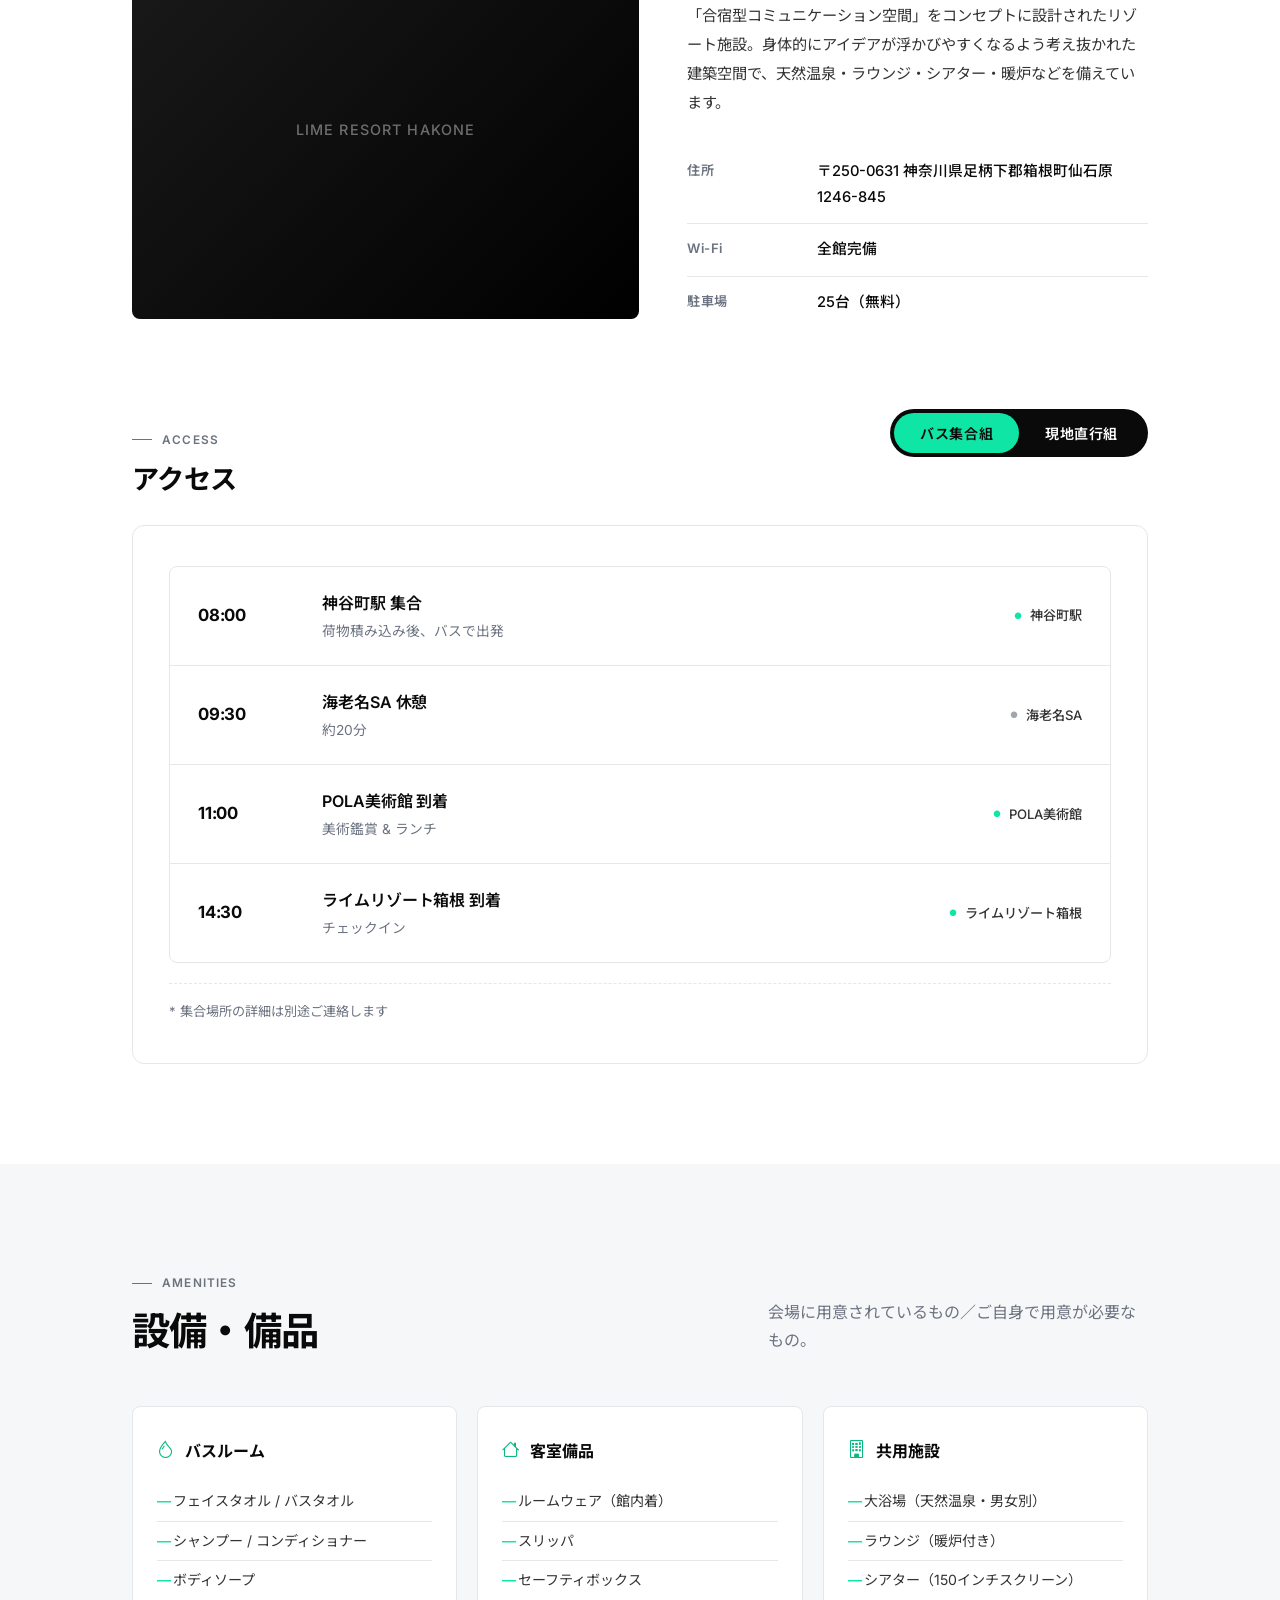
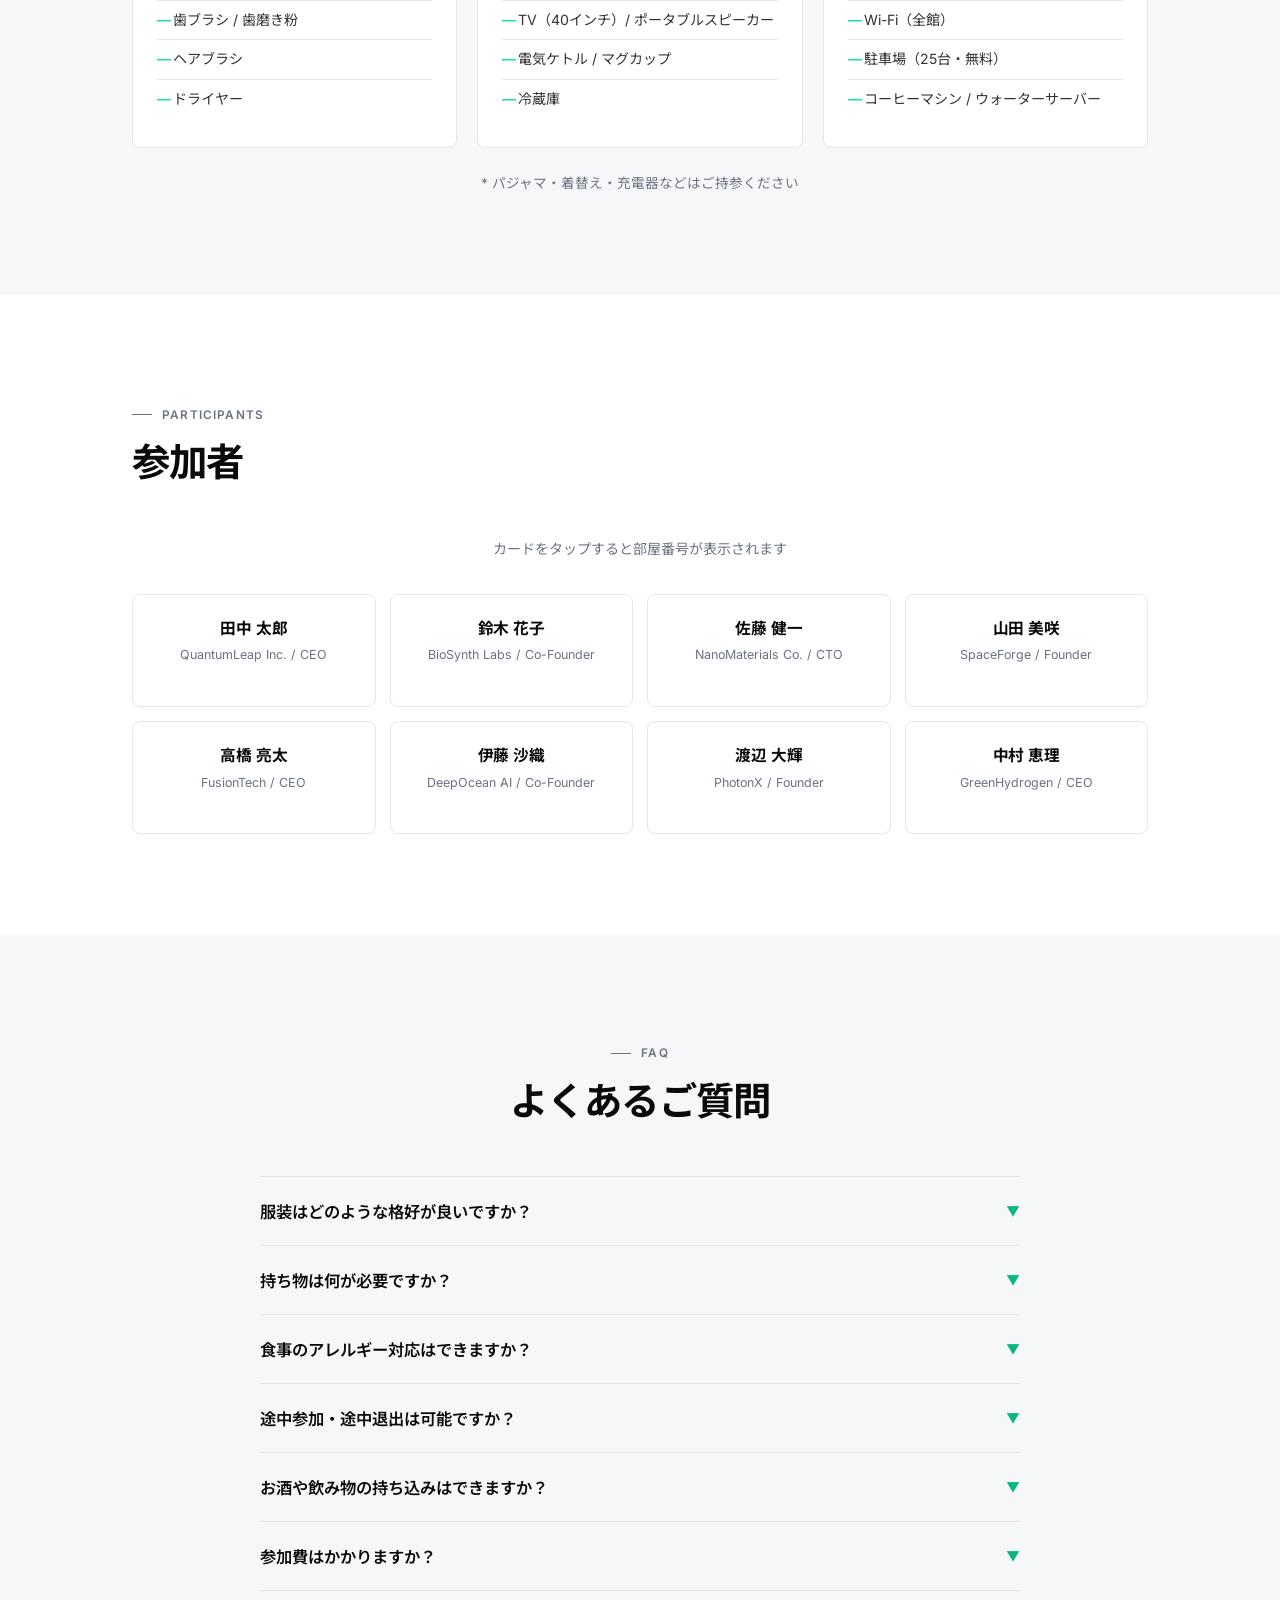
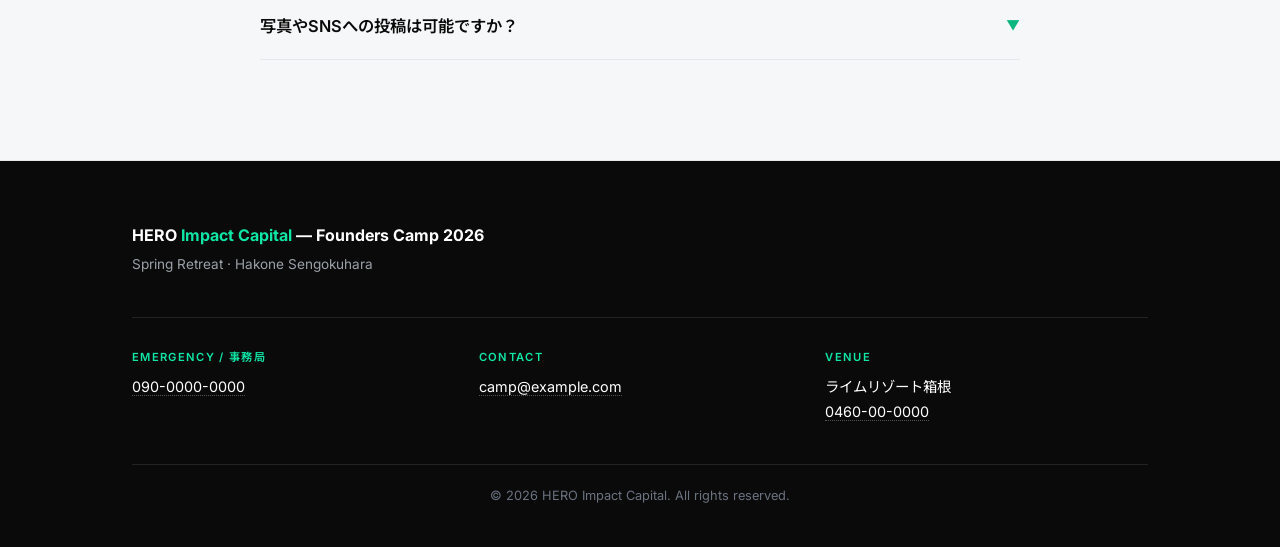
==== commit 71f5c209: "Restore full-width line with date and venue on same row 線を全幅に戻しつつ、日付の大きさ（3rem）はキープ。 左に日付、右に会場で左右バランス" ====
--- a/draft.html
+++ b/draft.html
@@ -145,12 +145,14 @@
 .countdown .num { font-size: 1.5rem; font-weight: 700; color: var(--ink); margin-left: 4px; }
 .countdown .accent { color: var(--accent-dark); font-weight: 700; }
 .hero-date-row {
-  display: inline-flex;
-  align-items: center;
-  gap: 22px;
-  margin: 12px 0 16px;
-  padding-top: 16px;
+  display: flex;
+  justify-content: space-between;
+  align-items: center;
+  gap: 24px;
+  margin: 12px 0 36px;
+  padding-top: 18px;
   border-top: 2px solid var(--ink);
+  flex-wrap: wrap;
 }
 .hero-date {
   display: inline-flex;
@@ -182,8 +184,8 @@
   color: var(--ink-3);
   letter-spacing: 0.16em;
   text-transform: uppercase;
-  margin: 0 0 36px;
-  display: flex;
+  margin: 0;
+  display: inline-flex;
   align-items: center;
   gap: 8px;
 }
@@ -458,11 +460,11 @@
   .hero { padding: 60px 0 50px; }
   .hero-title { font-size: 3rem; margin-bottom: 28px; }
   .hero-subtitle { font-size: 1rem; }
-  .hero-date-row { padding-top: 12px; margin: 8px 0 14px; gap: 12px; }
+  .hero-date-row { padding-top: 12px; margin: 8px 0 28px; gap: 12px; }
   .hero-date { font-size: 1.8rem; gap: 8px; flex-wrap: wrap; letter-spacing: -0.02em; }
   .hero-date .sep { font-size: 1.5rem; }
   .hero-date .day { font-size: 0.7rem; }
-  .hero-venue-tag { font-size: 0.7rem; margin-bottom: 28px; }
+  .hero-venue-tag { font-size: 0.7rem; }
   section { padding: 70px 0; }
   .section-title { font-size: 1.7rem; }
   .container { padding: 0 20px; }
@@ -531,8 +533,8 @@
     </h1>
     <div class="hero-date-row">
       <p class="hero-date">2026.05.16 <span class="sep">—</span> 05.17 <span class="day">Sat—Sun</span></p>
-    </div>
-    <p class="hero-venue-tag">LIME RESORT HAKONE / 箱根・仙石原</p>
+      <p class="hero-venue-tag">LIME RESORT HAKONE / 箱根・仙石原</p>
+    </div>
     <p class="hero-subtitle">完全招待制の2日間。DeepTech創業者が箱根・仙石原に集い、事業・技術・資本の未来を語る。</p>
     <div class="countdown" id="countdown"></div>
   </div>
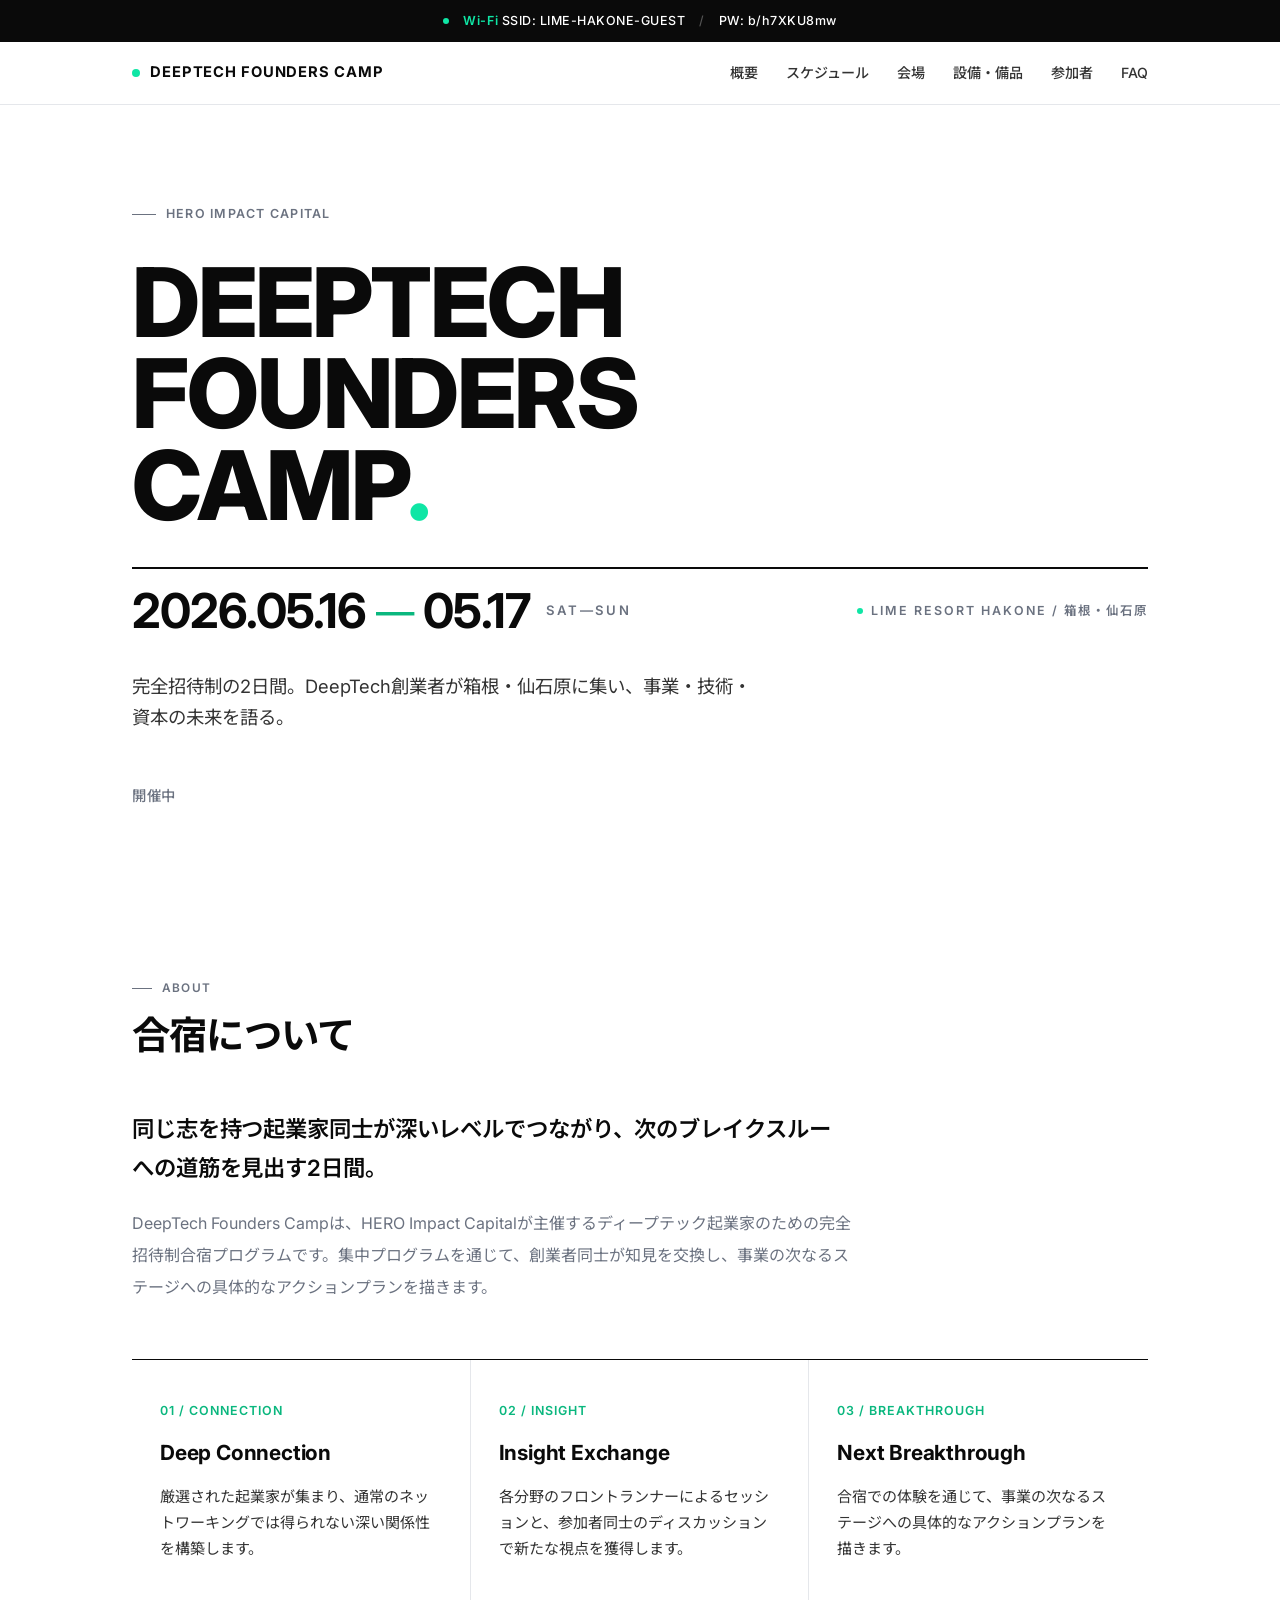
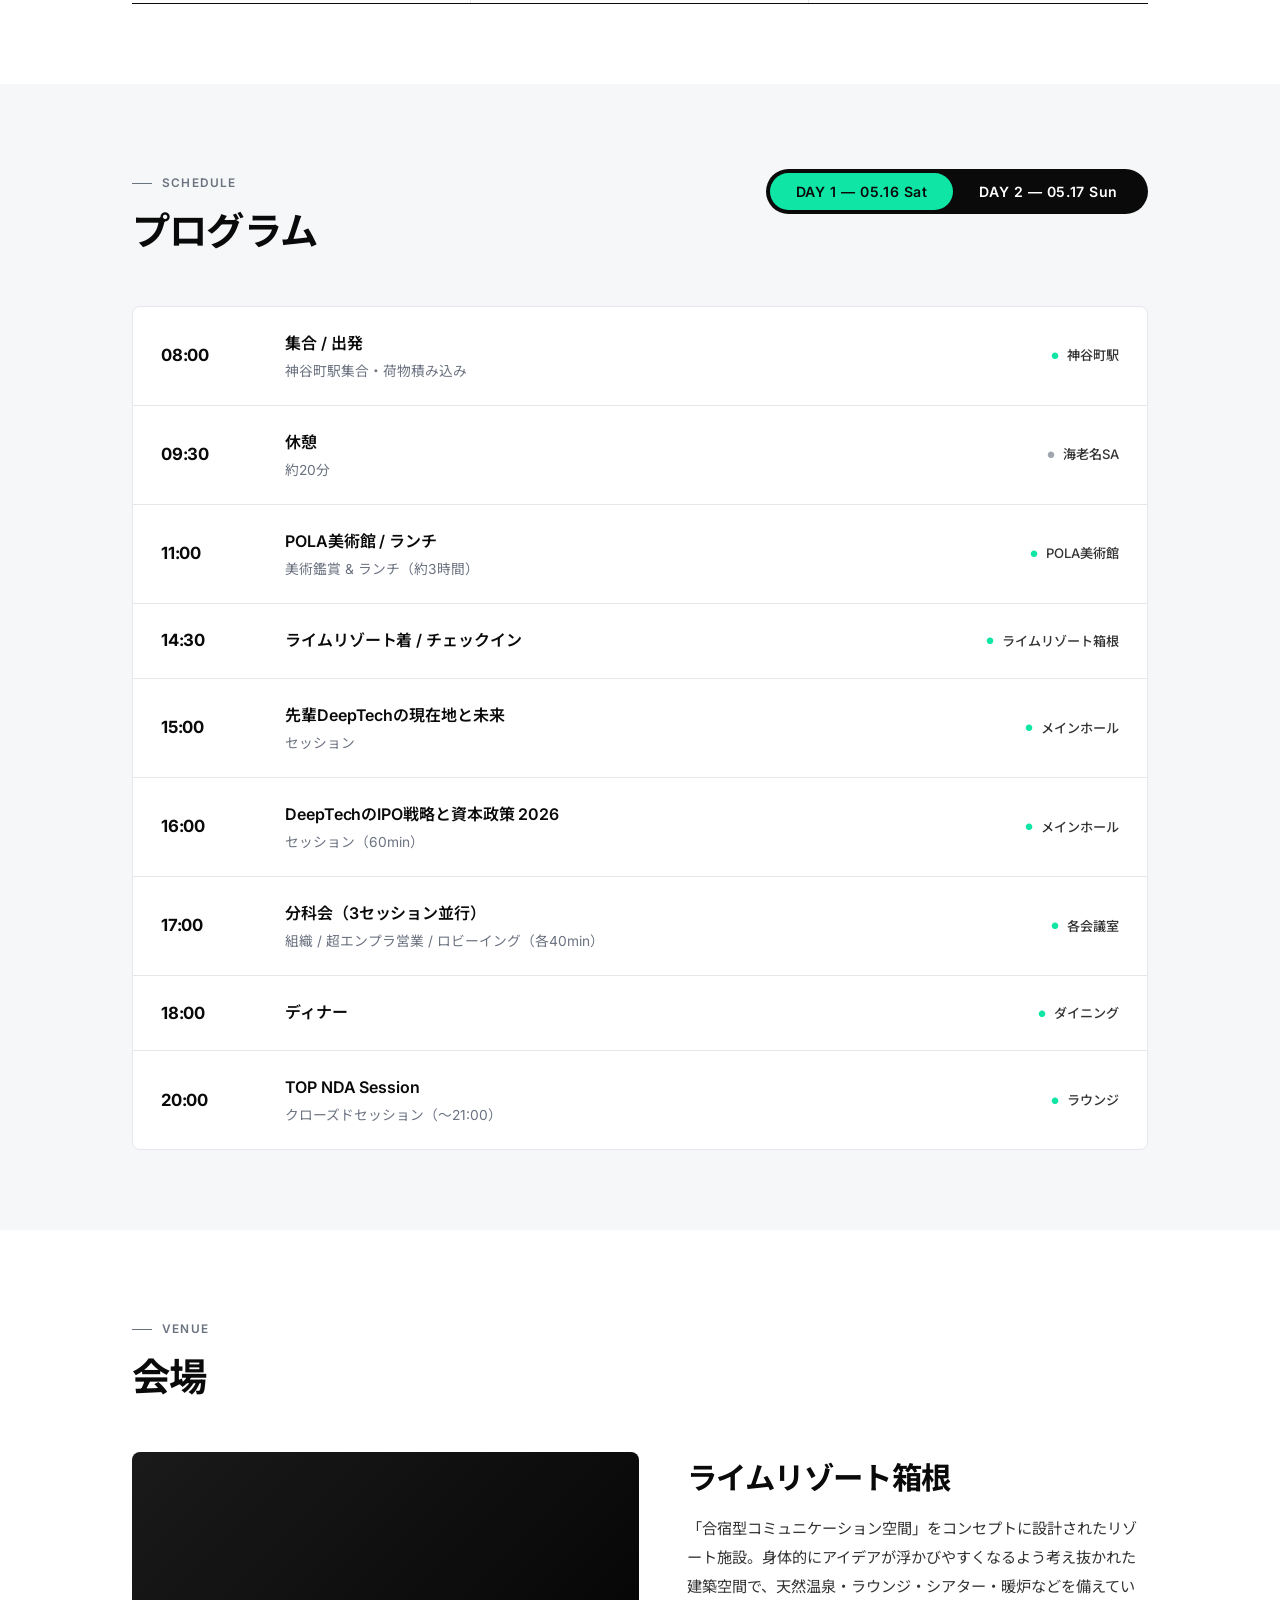
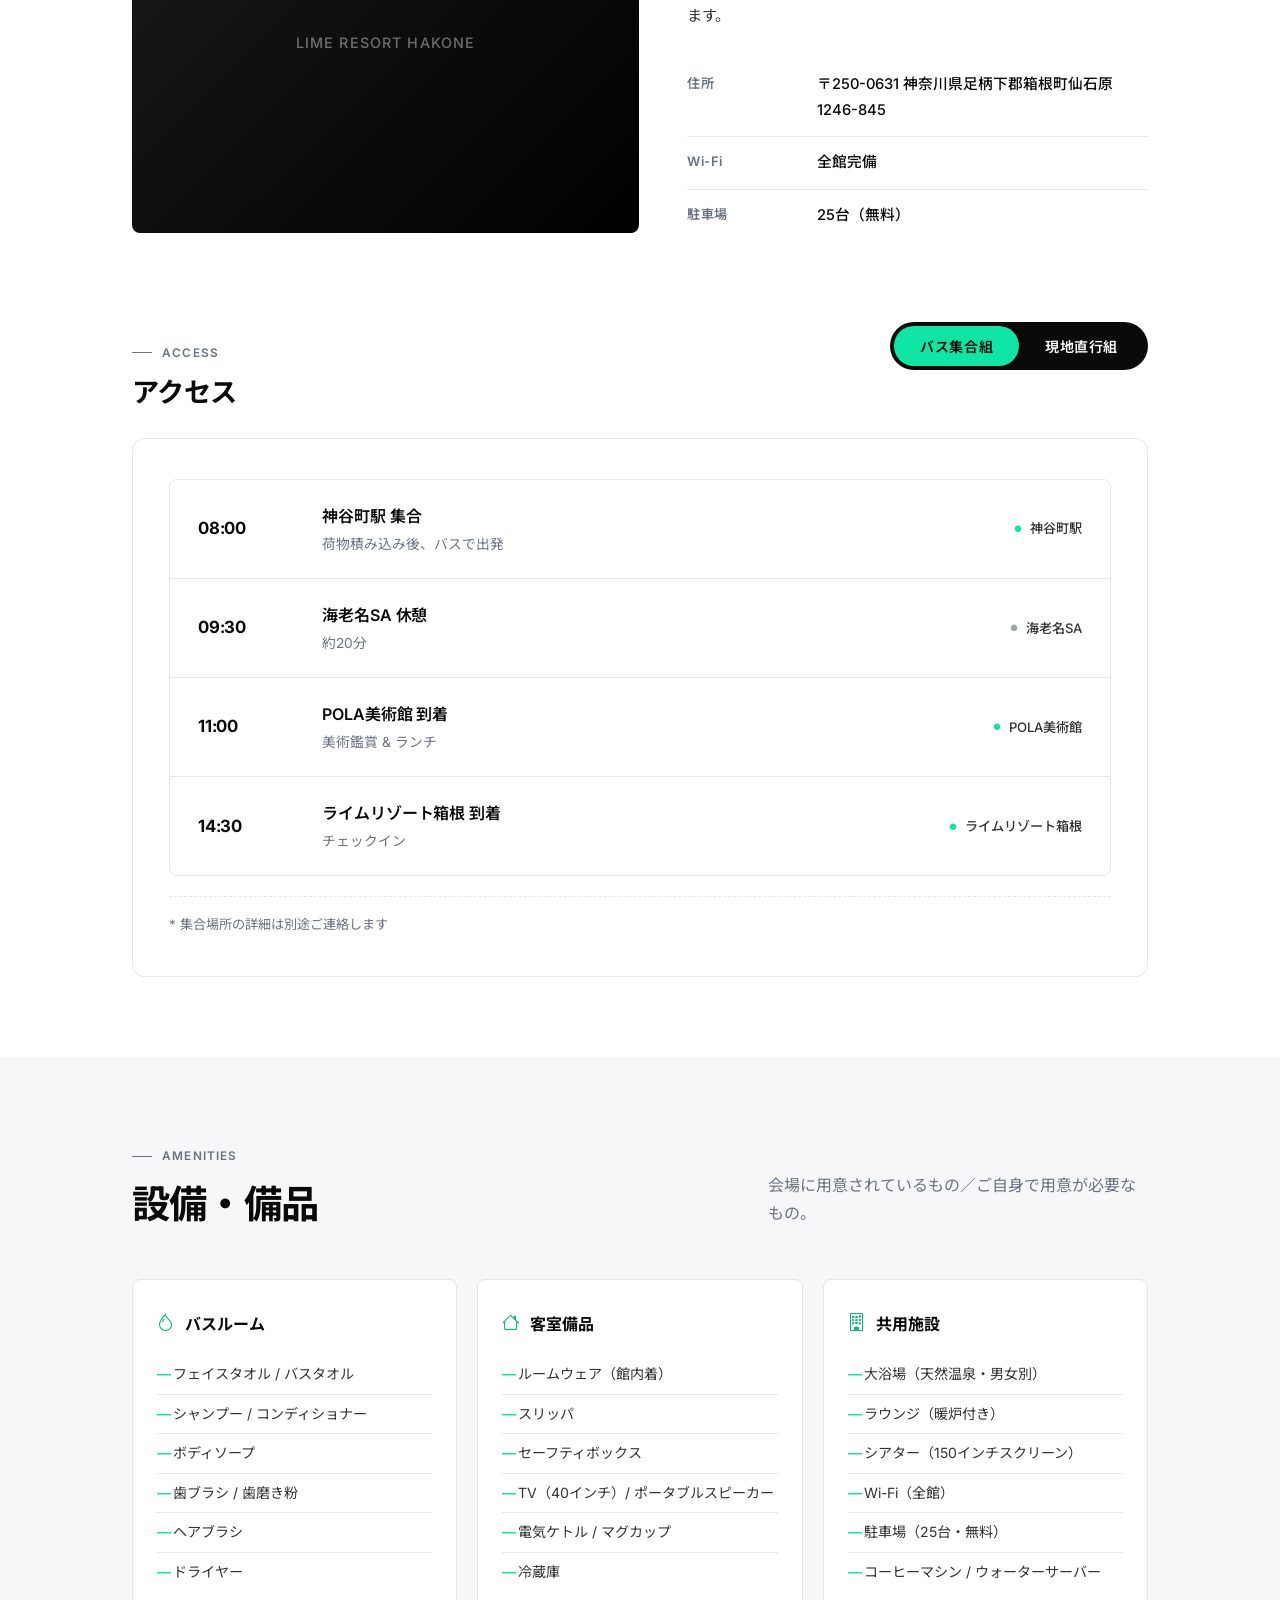
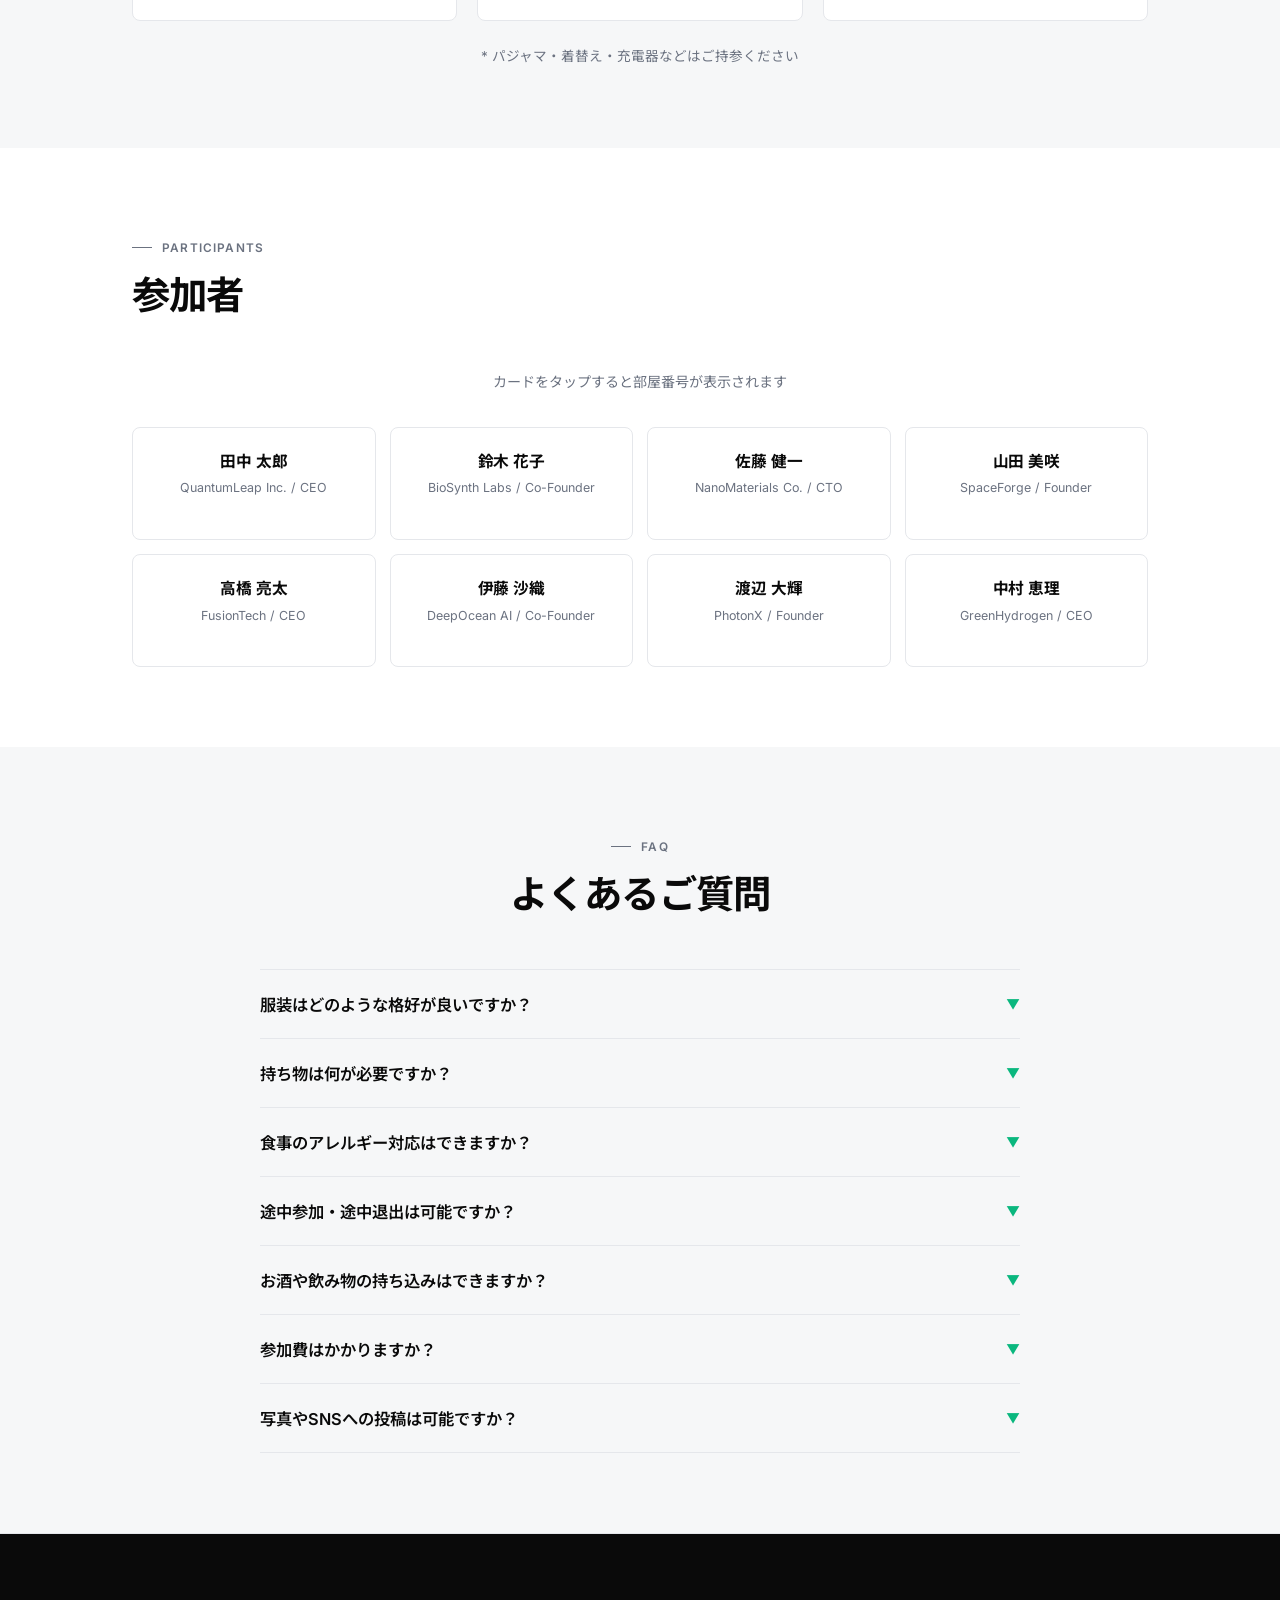
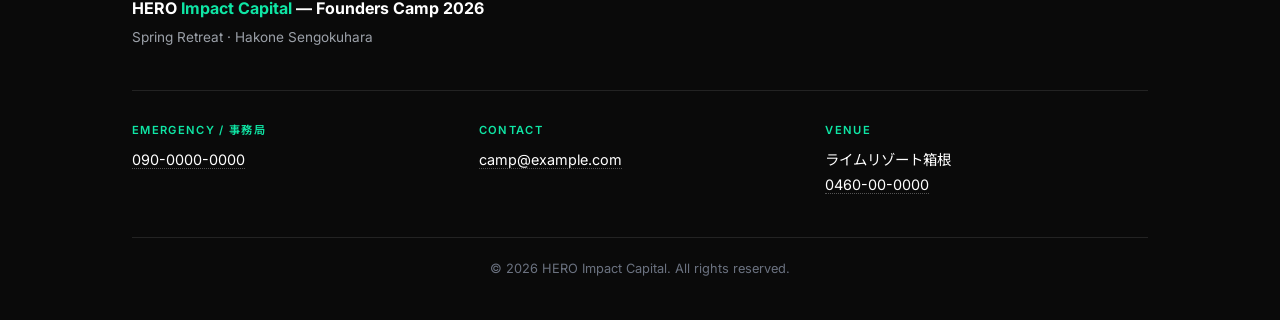
==== commit 5f02d22c: "Tighten hero-to-About spacing and clean up About layout - ヒーロー下の余白を 70px → 40px に圧縮 - セクション padding " ====
--- a/draft.html
+++ b/draft.html
@@ -101,7 +101,7 @@
 }
 
 /* Hero */
-.hero { padding: 90px 0 70px; }
+.hero { padding: 90px 0 40px; }
 .hero-label {
   display: inline-flex;
   align-items: center;
@@ -199,7 +199,7 @@
 }
 
 /* Sections */
-section { padding: 100px 0; }
+section { padding: 80px 0; }
 .section-head { margin-bottom: 52px; display: flex; align-items: flex-end; justify-content: space-between; flex-wrap: wrap; gap: 24px; }
 .section-label {
   display: inline-flex;
@@ -224,11 +224,17 @@
 /* About */
 .about-intro {
   max-width: 720px;
-  margin: 0 auto 56px;
-  text-align: center;
-}
-.about-intro p { font-size: 1.08rem; line-height: 2; color: var(--ink-2); }
-.about-intro p + p { color: var(--ink-3); font-size: 1rem; margin-top: 16px; }
+  margin: 0 0 56px;
+}
+.about-intro .lead {
+  font-size: 1.4rem;
+  font-weight: 600;
+  line-height: 1.7;
+  color: var(--ink);
+  letter-spacing: -0.005em;
+  margin-bottom: 20px;
+}
+.about-intro p:not(.lead) { font-size: 1rem; line-height: 2; color: var(--ink-3); }
 .cards { display: grid; grid-template-columns: repeat(3, 1fr); gap: 0; border-top: 1px solid var(--border-strong); border-bottom: 1px solid var(--border-strong); }
 .card { padding: 40px 28px; border-right: 1px solid var(--border); transition: background 0.2s; }
 .card:last-child { border-right: none; }
@@ -465,7 +471,8 @@
   .hero-date .sep { font-size: 1.5rem; }
   .hero-date .day { font-size: 0.7rem; }
   .hero-venue-tag { font-size: 0.7rem; }
-  section { padding: 70px 0; }
+  section { padding: 60px 0; }
+  .about-intro .lead { font-size: 1.15rem; }
   .section-title { font-size: 1.7rem; }
   .container { padding: 0 20px; }
   .about-intro p { font-size: 0.98rem; line-height: 1.9; }
@@ -548,11 +555,10 @@
         <div class="section-label">About</div>
         <h2 class="section-title">合宿について</h2>
       </div>
-      <p class="section-lead">同じ志を持つ起業家同士が深いレベルでつながり、次のブレイクスルーへの道筋を見出す。</p>
     </div>
     <div class="about-intro">
-      <p>DeepTech Founders Campは、HERO Impact Capitalが主催するディープテック起業家のための完全招待制合宿プログラムです。</p>
-      <p>2日間の集中プログラムを通じて、同じ志を持つ起業家同士が深いレベルでつながり、互いの知見を交換し、次のブレイクスルーへの道筋を見出します。</p>
+      <p class="lead">同じ志を持つ起業家同士が深いレベルでつながり、次のブレイクスルーへの道筋を見出す2日間。</p>
+      <p>DeepTech Founders Campは、HERO Impact Capitalが主催するディープテック起業家のための完全招待制合宿プログラムです。集中プログラムを通じて、創業者同士が知見を交換し、事業の次なるステージへの具体的なアクションプランを描きます。</p>
     </div>
     <div class="cards">
       <div class="card">
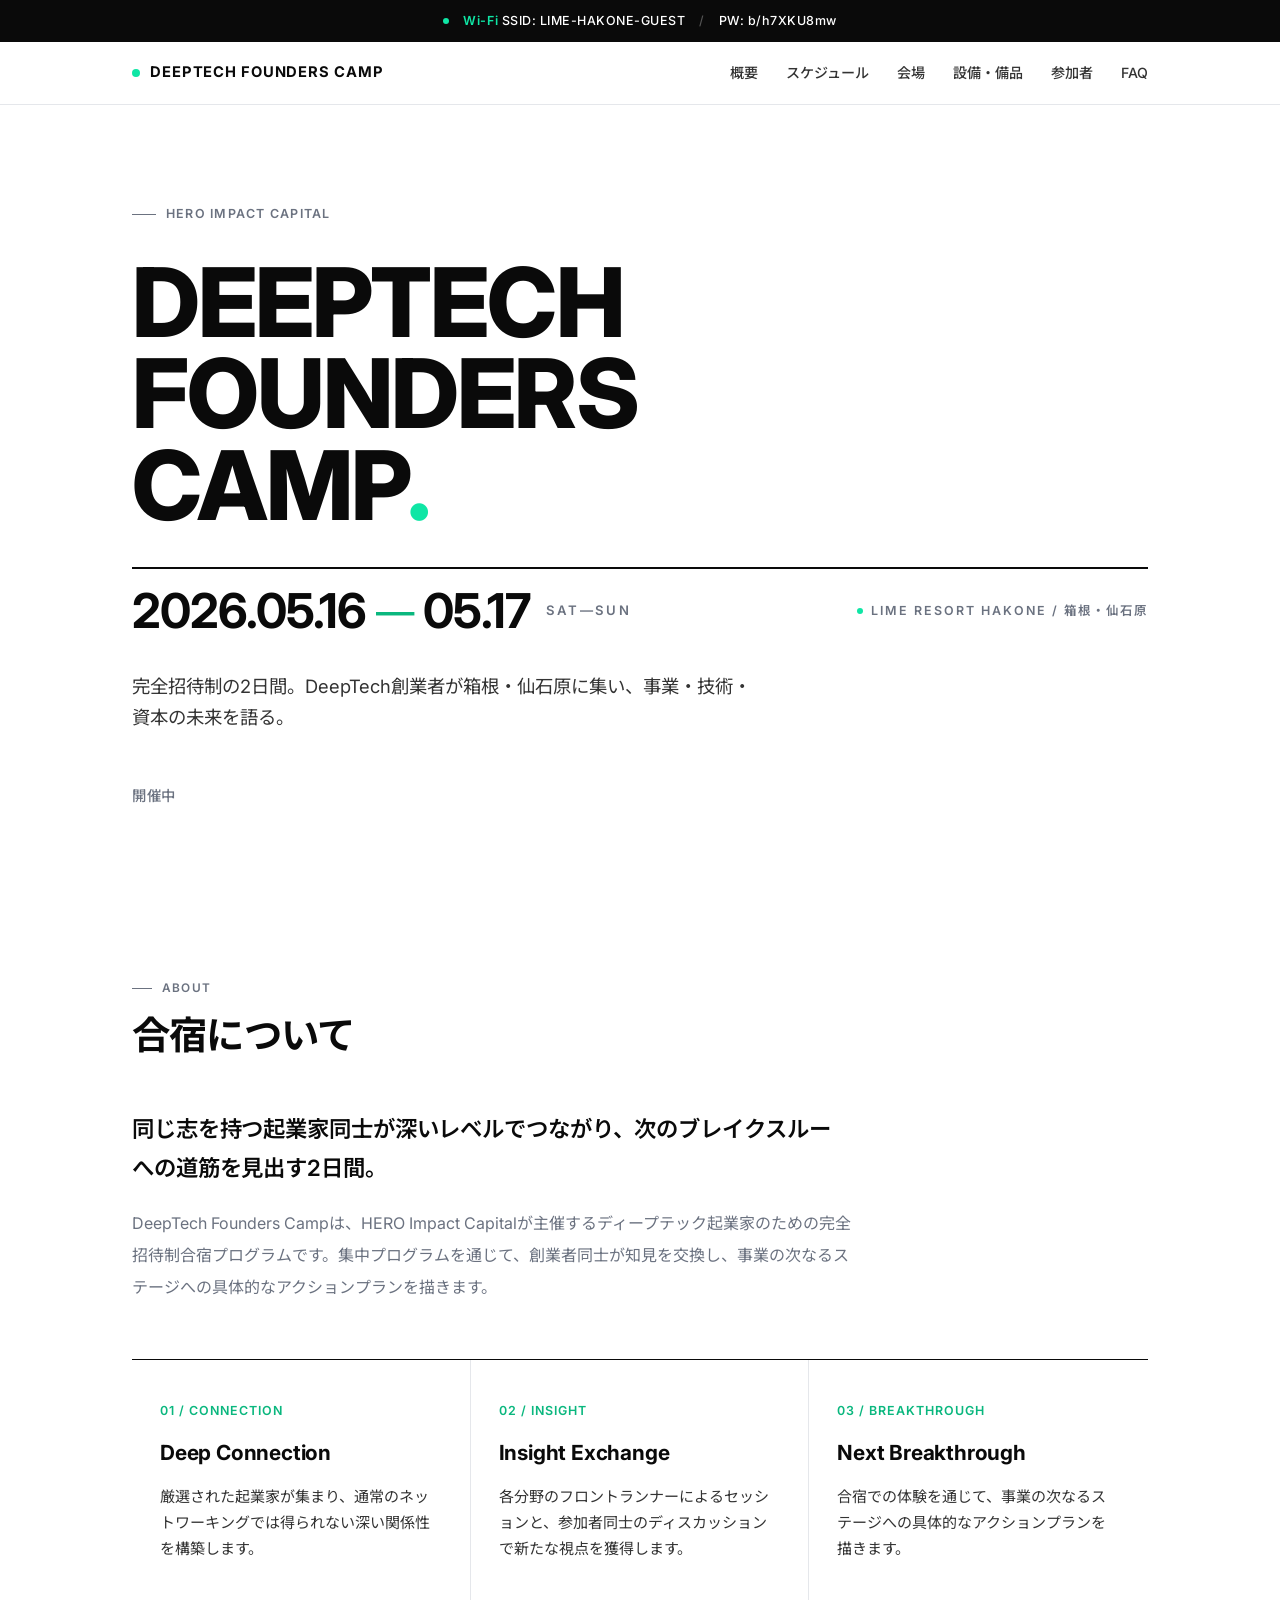
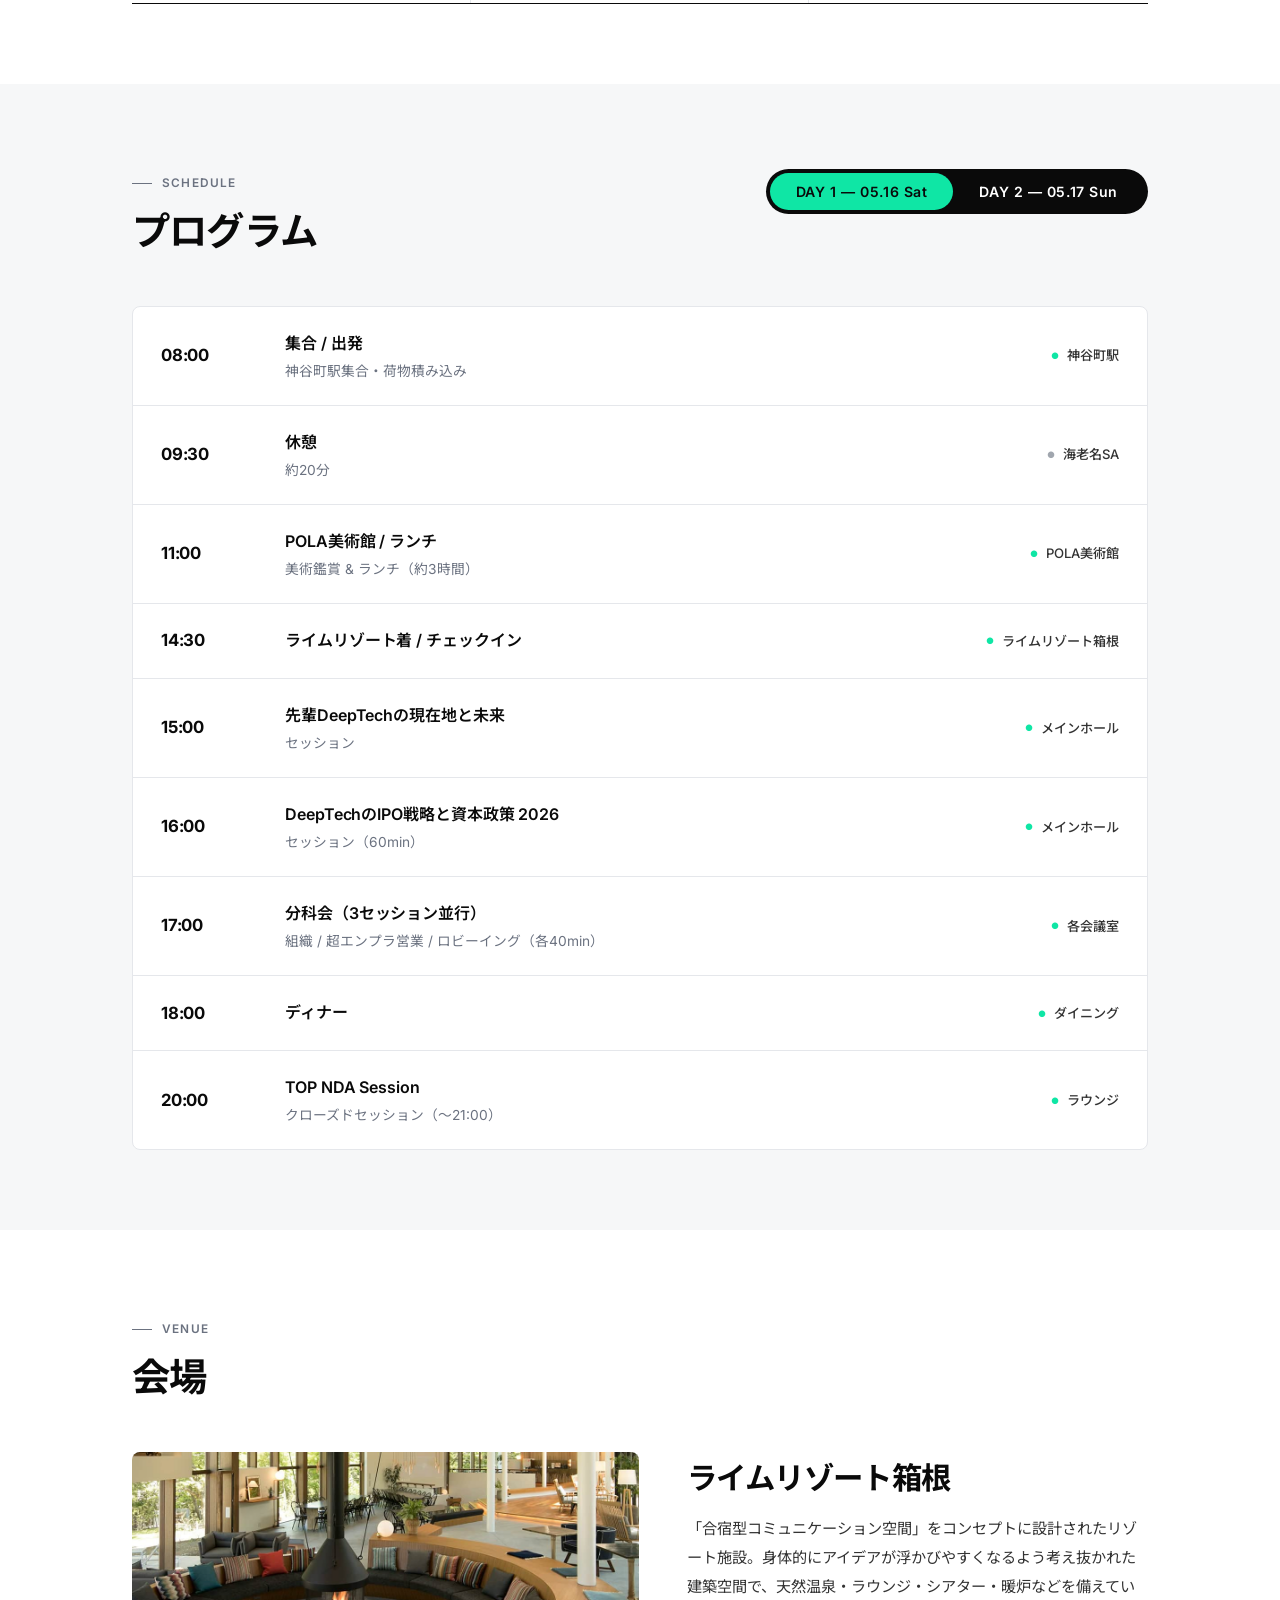
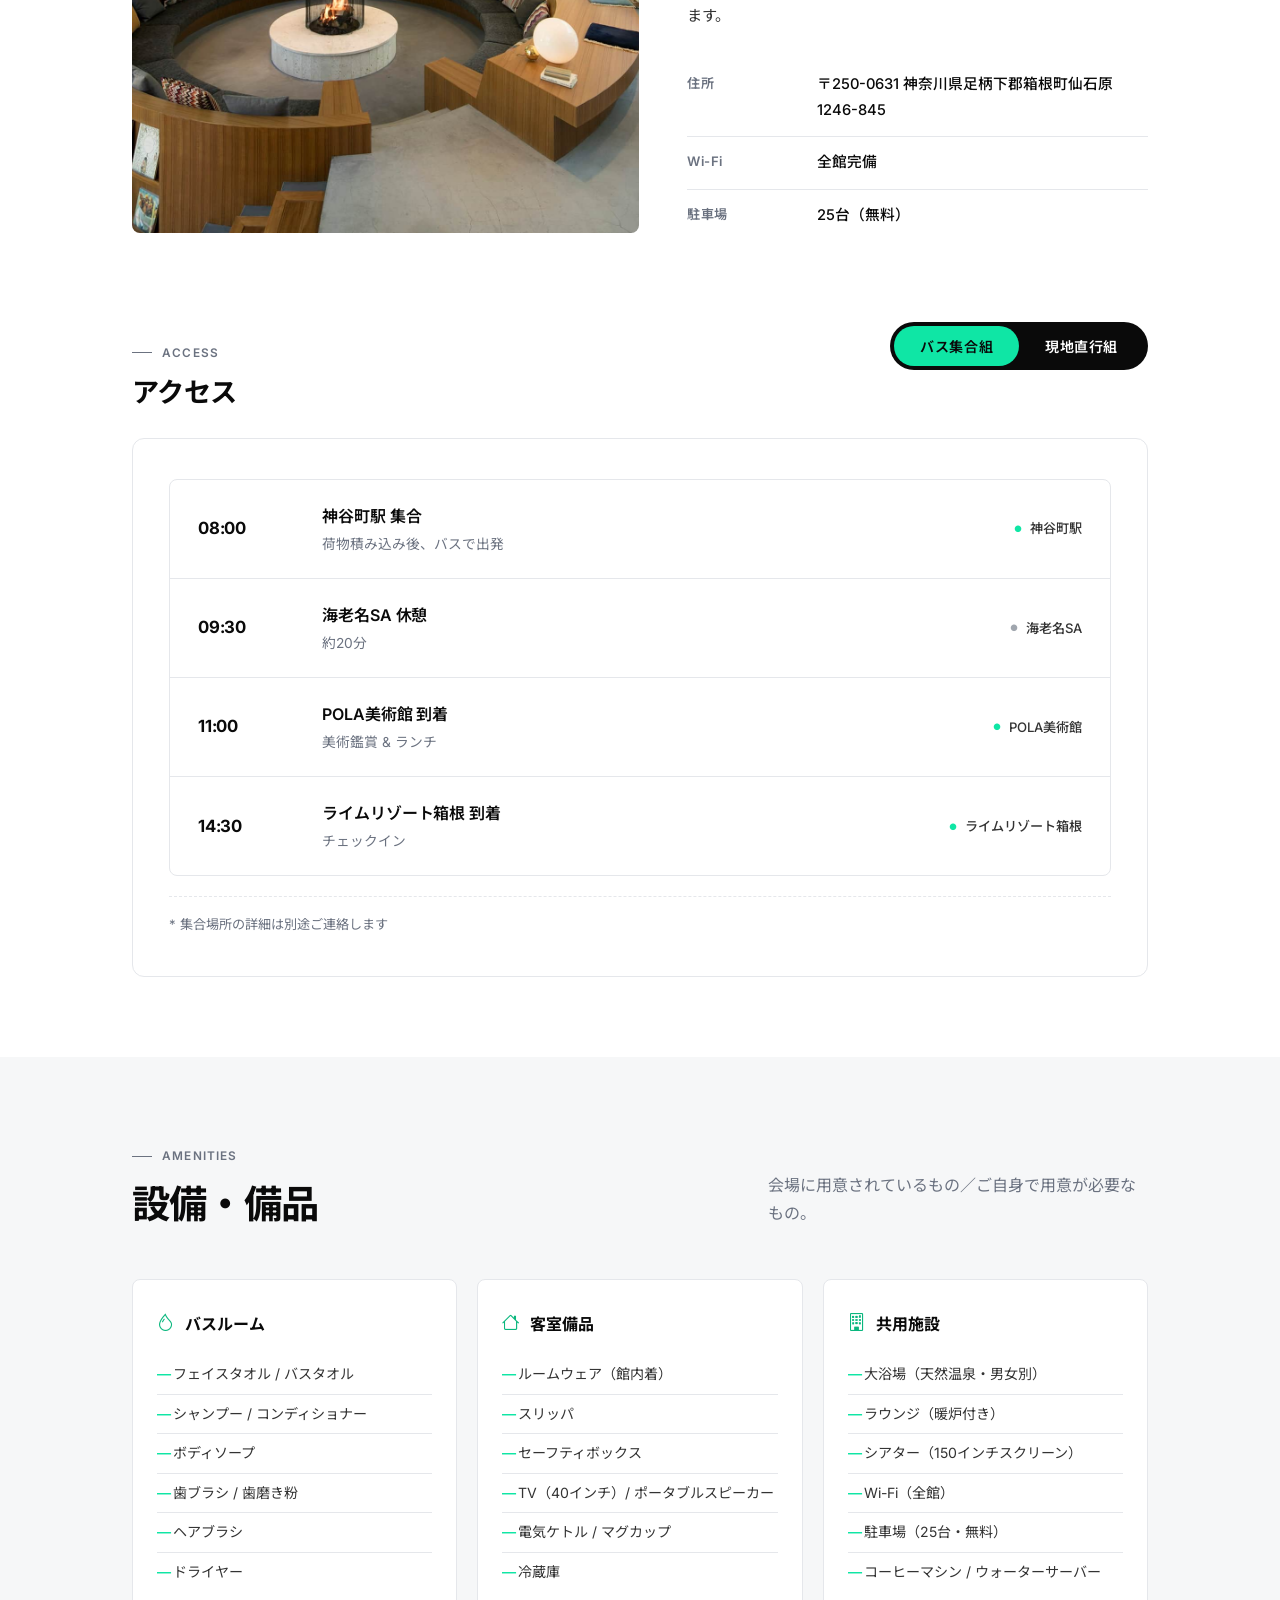
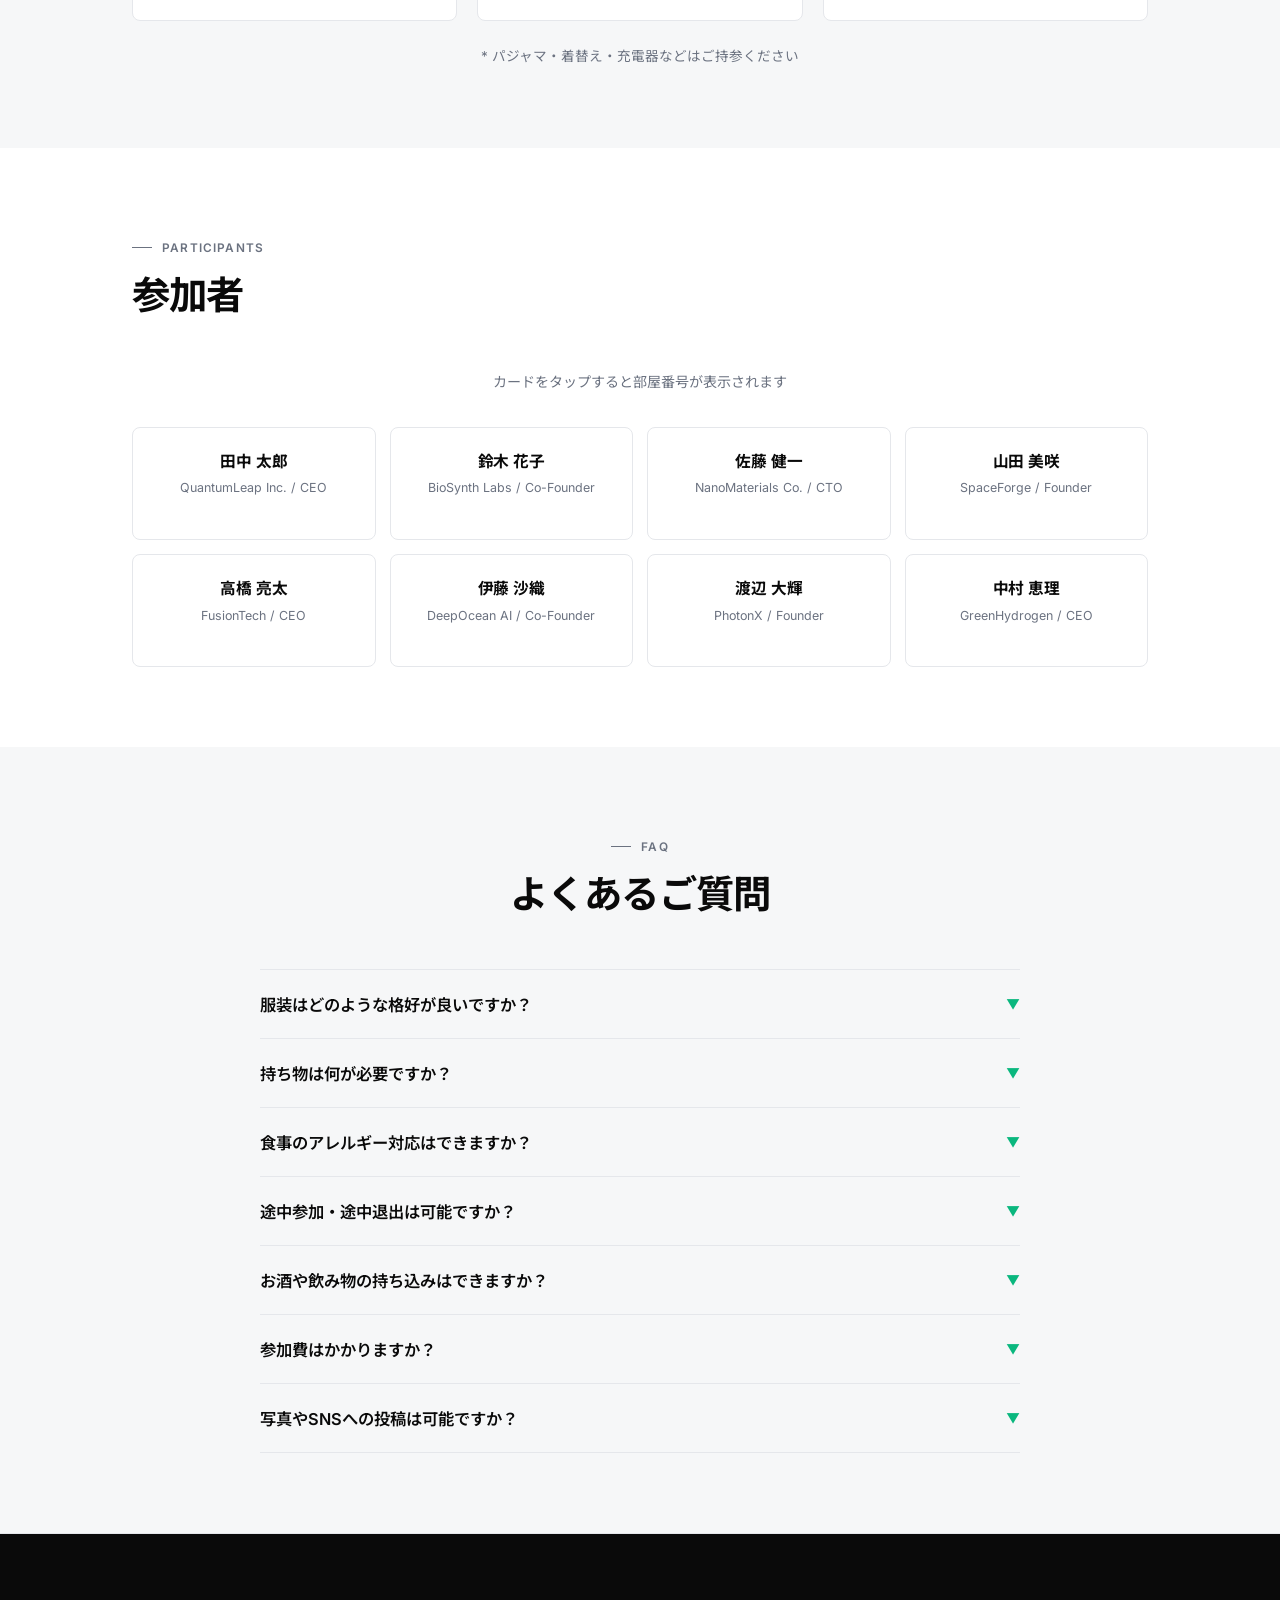
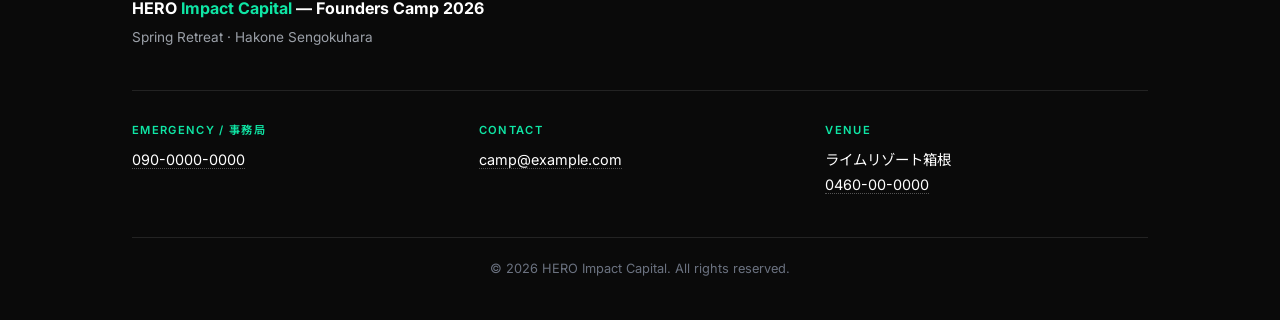
==== commit 5b7be5e3: "Replace venue image placeholder with actual venue-main.jpg https://claude.ai/code/session_018agtckKf" ====
--- a/draft.html
+++ b/draft.html
@@ -296,15 +296,9 @@
 .venue-img {
   width: 100%;
   aspect-ratio: 4/3;
-  background: linear-gradient(135deg, #1a1a1a 0%, #000 100%);
   border-radius: 8px;
-  display: flex;
-  align-items: center;
-  justify-content: center;
-  color: rgba(255,255,255,0.4);
-  font-weight: 500;
-  letter-spacing: 0.08em;
-  font-size: 0.9rem;
+  object-fit: cover;
+  display: block;
 }
 .venue-info h3 { font-size: 1.9rem; font-weight: 700; margin-bottom: 10px; letter-spacing: -0.02em; }
 .venue-description { color: var(--ink-2); line-height: 1.9; margin-bottom: 28px; font-size: 0.95rem; }
@@ -681,7 +675,7 @@
       </div>
     </div>
     <div class="venue-grid">
-      <div class="venue-img">LIME RESORT HAKONE</div>
+      <img src="img/venue-main.jpg" alt="ライムリゾート箱根" class="venue-img">
       <div class="venue-info">
         <h3>ライムリゾート箱根</h3>
         <p class="venue-description">「合宿型コミュニケーション空間」をコンセプトに設計されたリゾート施設。身体的にアイデアが浮かびやすくなるよう考え抜かれた建築空間で、天然温泉・ラウンジ・シアター・暖炉などを備えています。</p>
